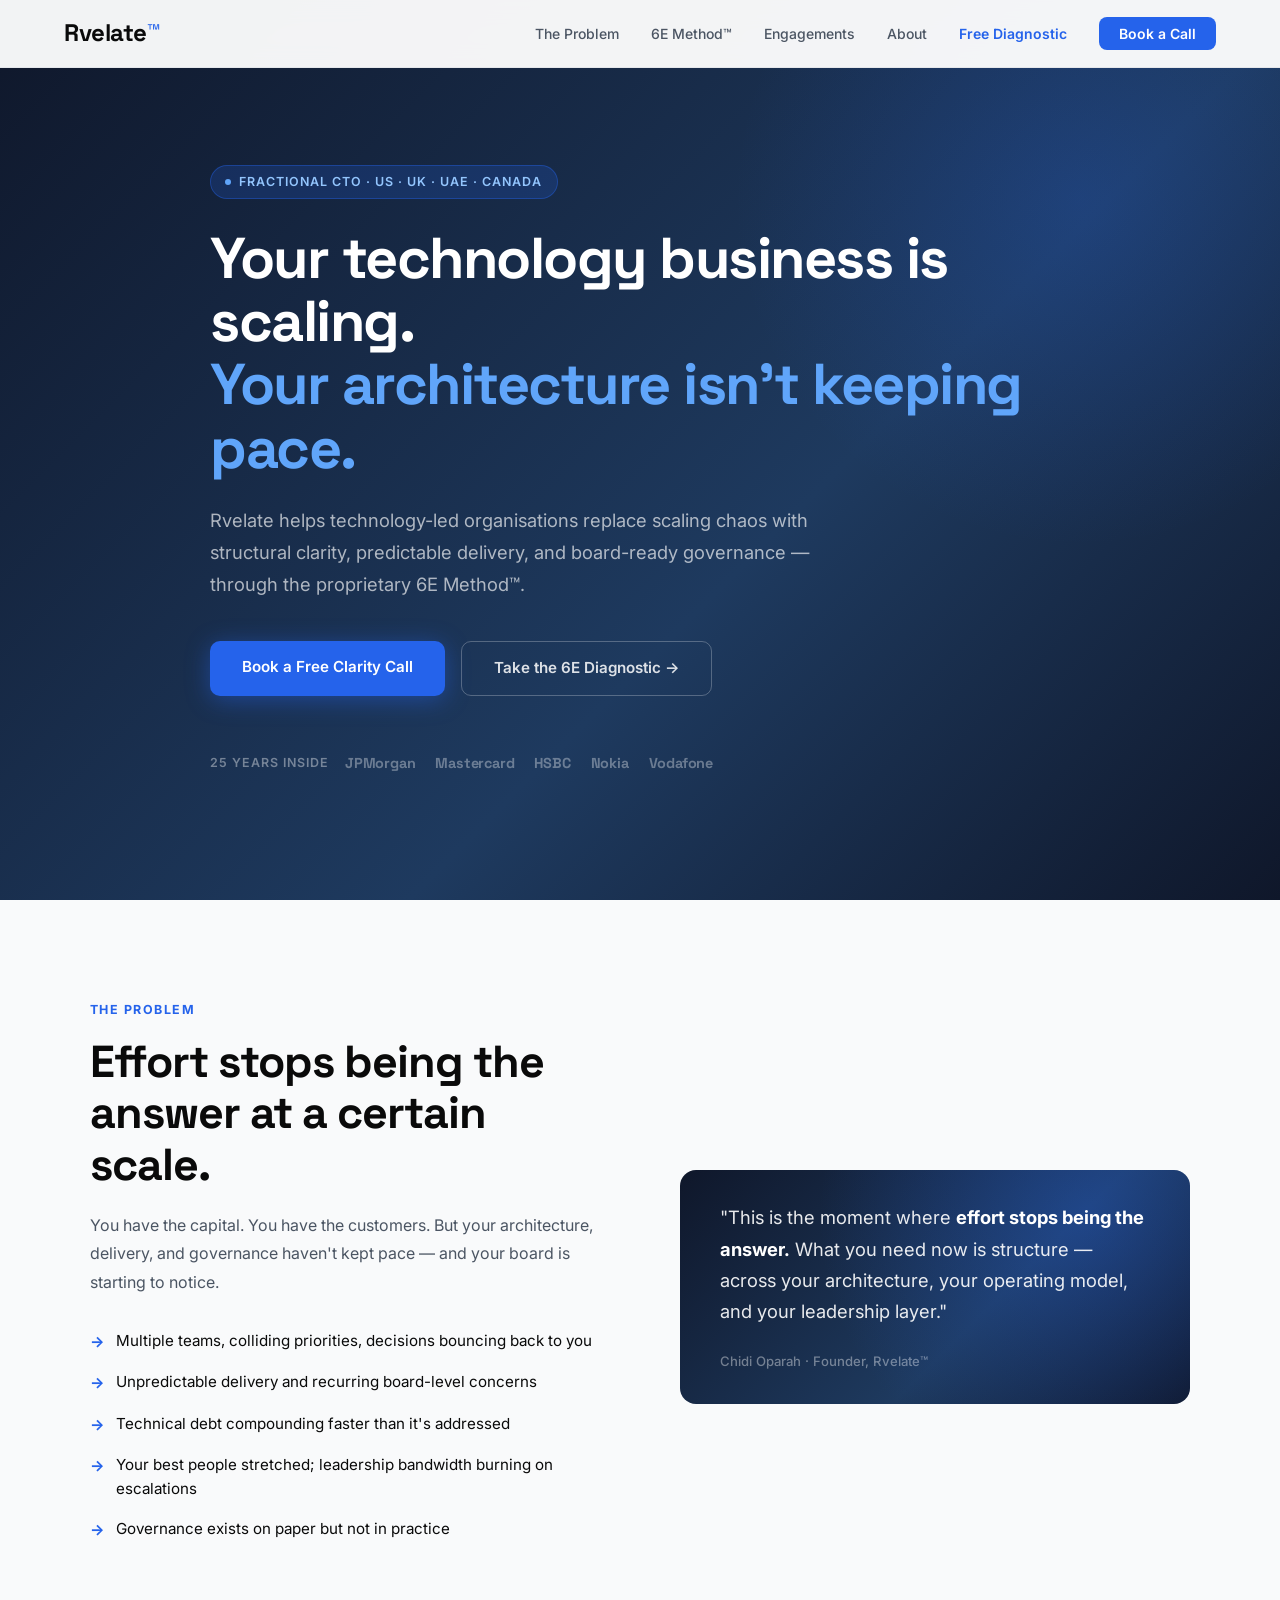
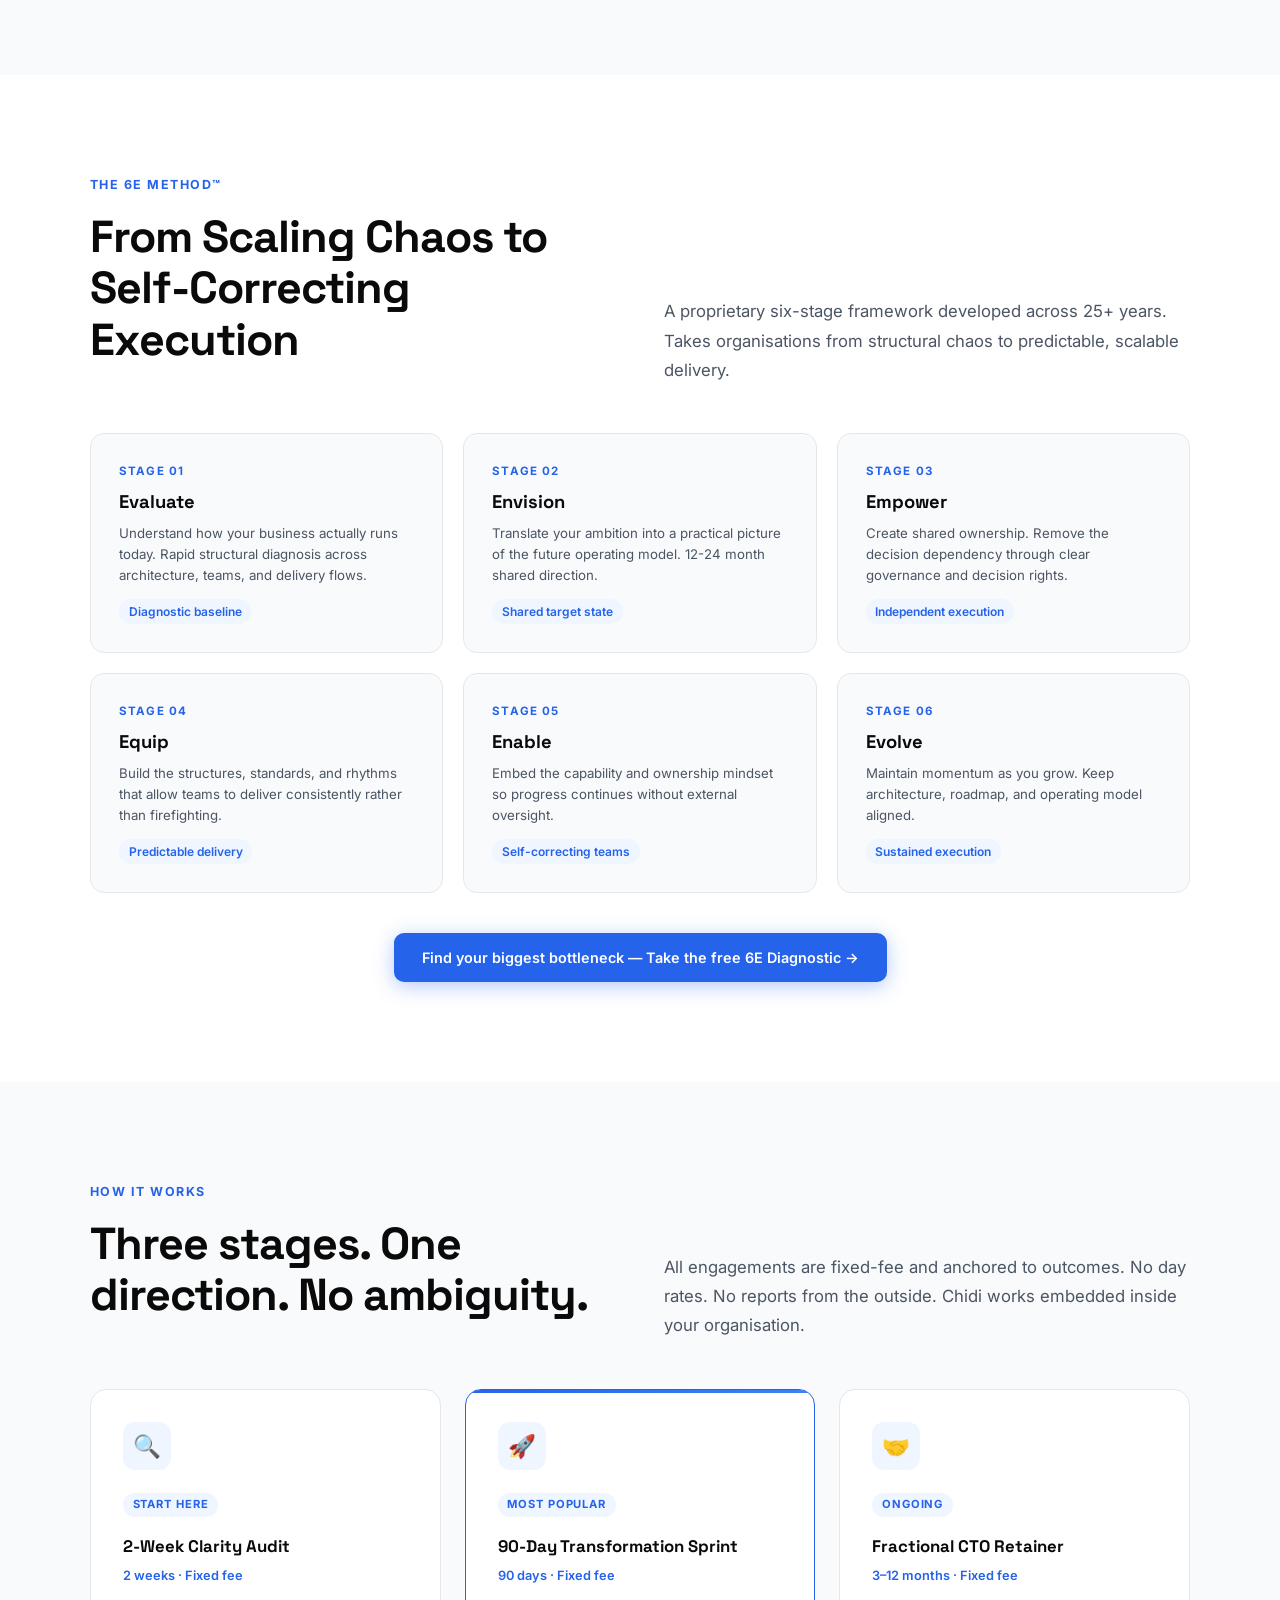
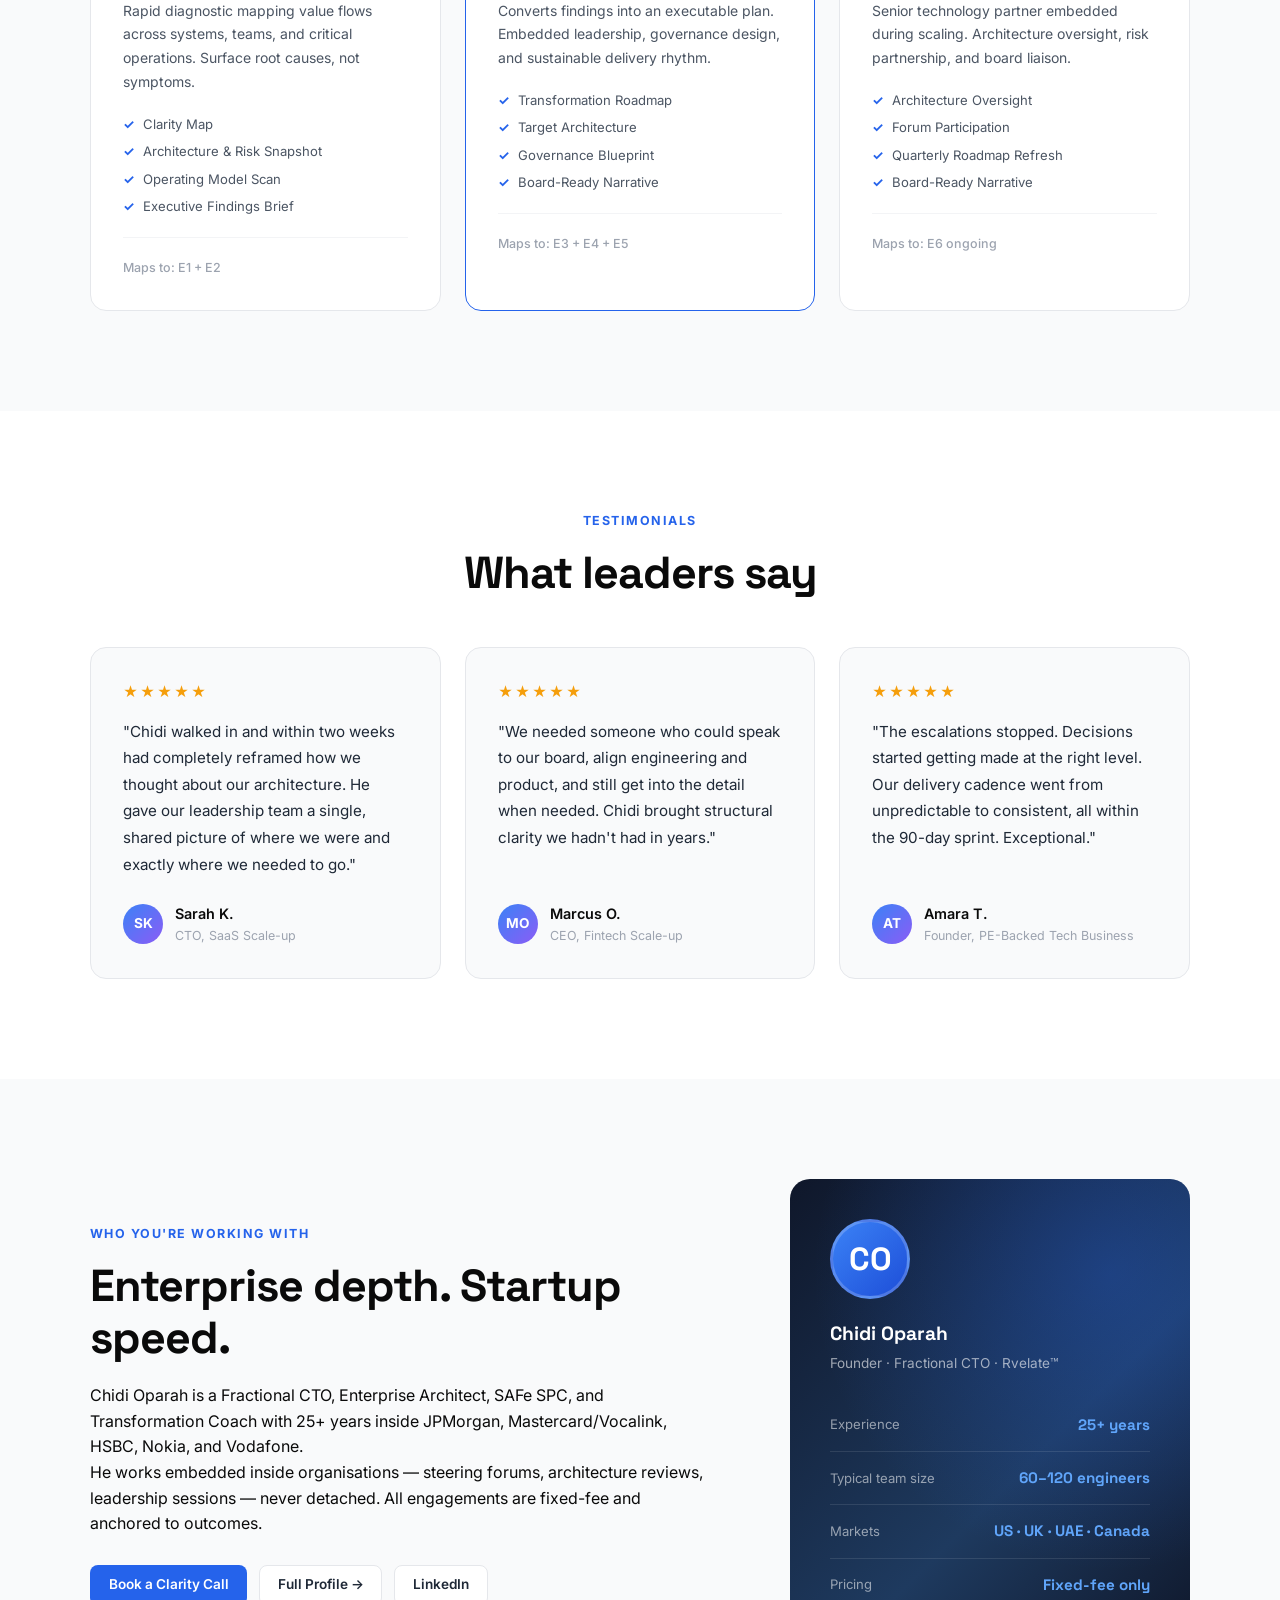
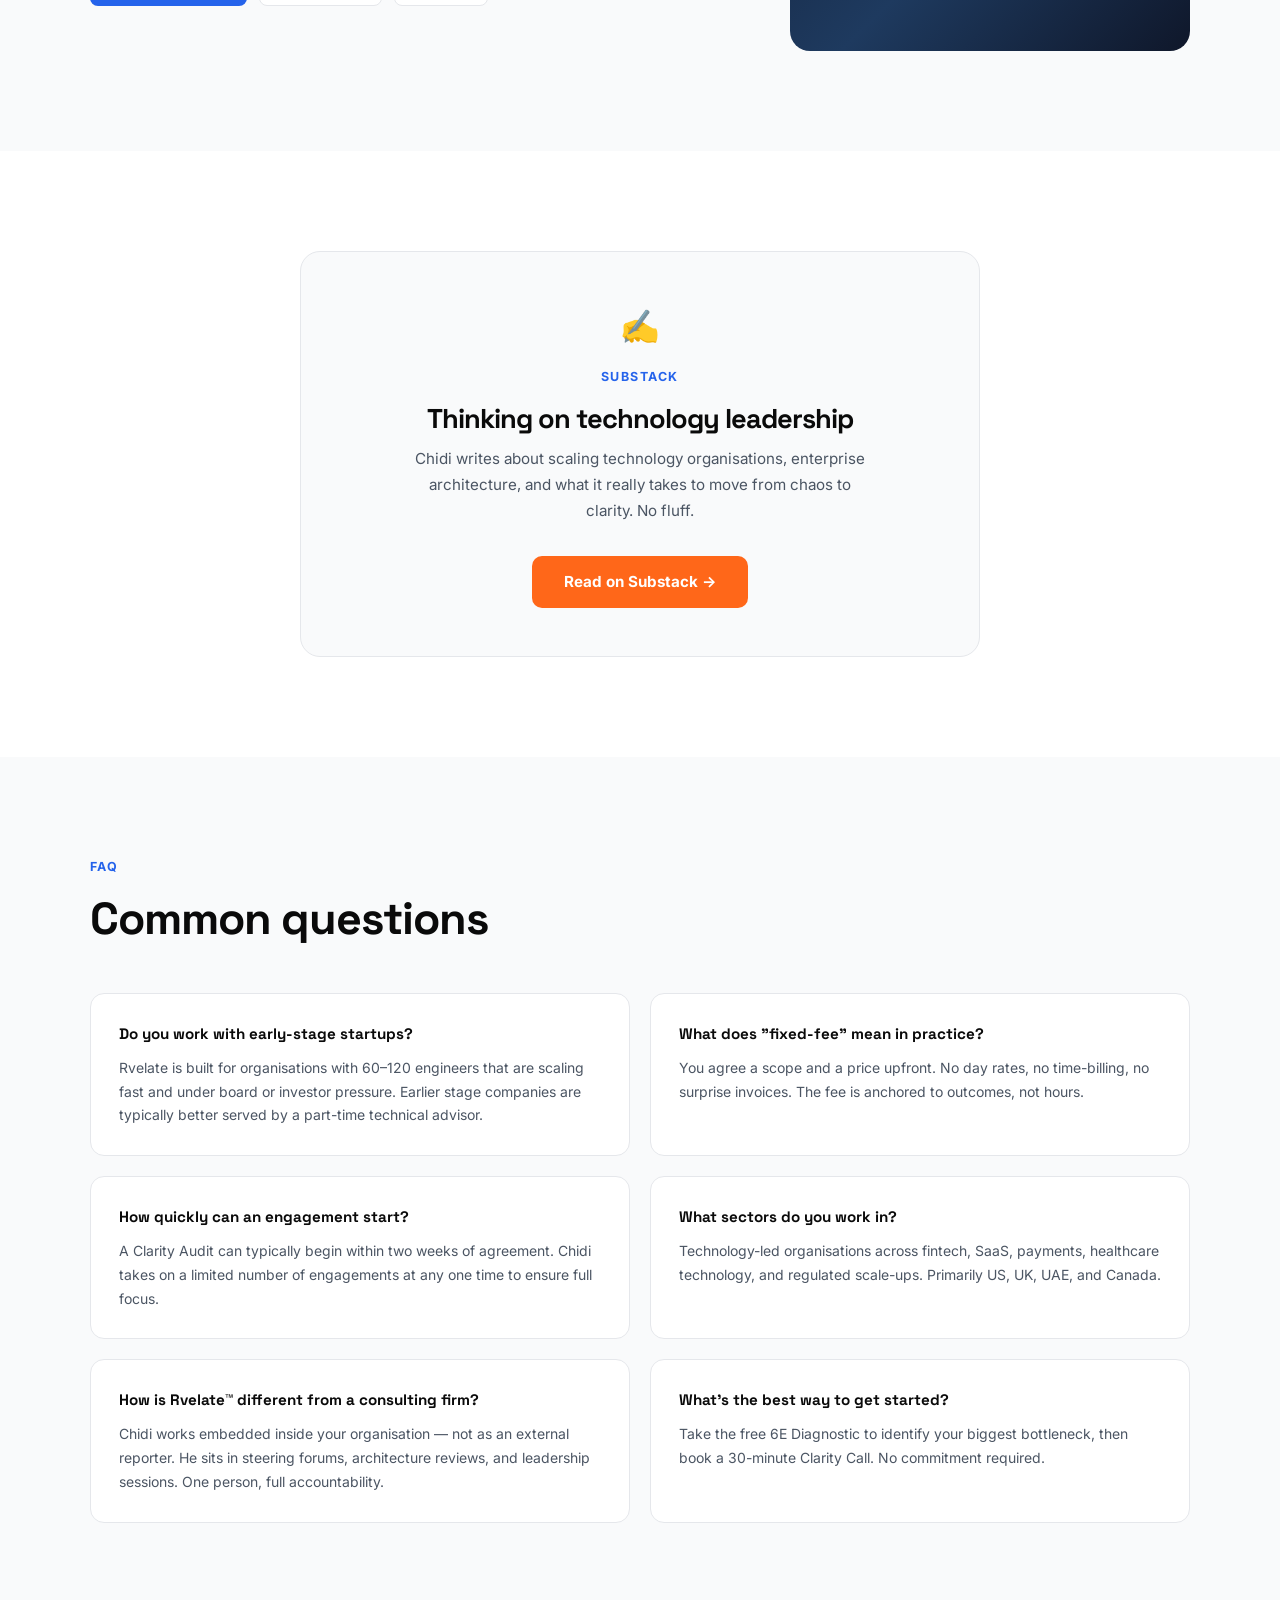
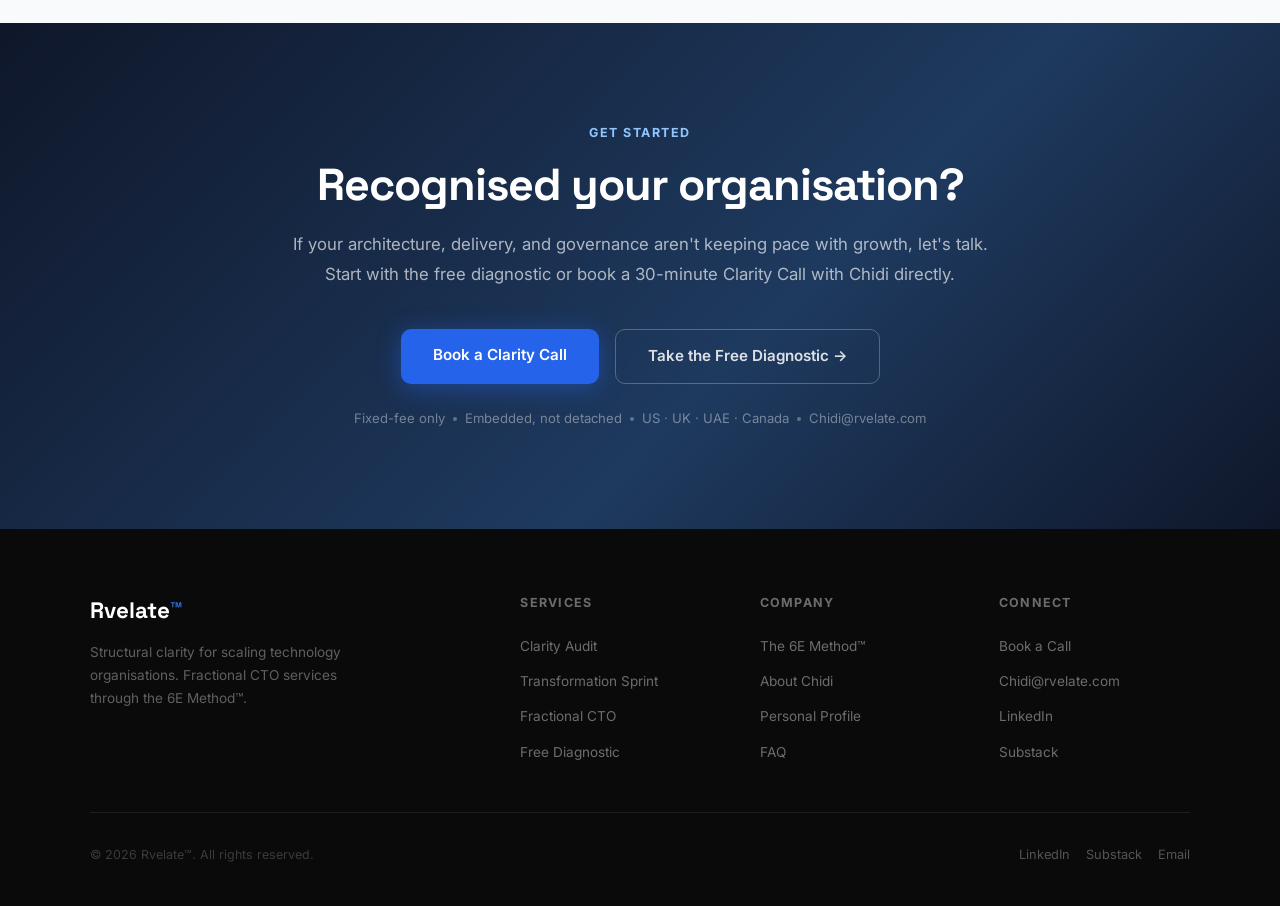
==== index.html @ 6cac99ab "Add Rvelate.com site prototypes: blue and purple palette variants Co-Authored-By: Claude Sonnet 4.6 " ====
<!DOCTYPE html>
<html lang="en">
<head>
  <meta charset="UTF-8" />
  <meta name="viewport" content="width=device-width, initial-scale=1.0" />
  <title>Rvelate™ | Structural Clarity for Scaling Technology Organisations</title>
  <meta name="description" content="Rvelate helps technology-led organisations replace scaling chaos with structural clarity, predictable delivery, and board-ready governance through the 6E Method™." />
  <link rel="preconnect" href="https://fonts.googleapis.com" />
  <link rel="preconnect" href="https://fonts.gstatic.com" crossorigin />
  <link href="https://fonts.googleapis.com/css2?family=Inter:wght@300;400;500;600;700;800&family=Space+Grotesk:wght@400;500;600;700&display=swap" rel="stylesheet" />
  <style>
    *, *::before, *::after { box-sizing: border-box; margin: 0; padding: 0; }
    :root {
      --black: #0a0a0a; --white: #ffffff;
      --gray-50: #f9fafb; --gray-100: #f3f4f6; --gray-200: #e5e7eb;
      --gray-400: #9ca3af; --gray-600: #4b5563; --gray-800: #1f2937;
      --accent: #2563eb; --accent-light: #3b82f6; --accent-faint: #eff6ff;
      --gradient: linear-gradient(135deg, #0f172a 0%, #1e3a5f 60%, #0f172a 100%);
    }
    html { scroll-behavior: smooth; }
    body { font-family: 'Inter', sans-serif; color: var(--black); background: var(--white); line-height: 1.6; -webkit-font-smoothing: antialiased; }

    /* NAV */
    nav {
      position: fixed; top: 0; left: 0; right: 0; z-index: 100;
      display: flex; align-items: center; justify-content: space-between;
      padding: 0 5%; height: 68px;
      background: rgba(255,255,255,0.95); backdrop-filter: blur(12px);
      border-bottom: 1px solid var(--gray-200); transition: box-shadow 0.3s;
    }
    nav.scrolled { box-shadow: 0 2px 20px rgba(0,0,0,0.08); }
    .nav-logo { font-family: 'Space Grotesk', sans-serif; font-weight: 700; font-size: 1.5rem; color: var(--black); text-decoration: none; letter-spacing: -0.5px; }
    .nav-logo span { color: var(--accent); }
    .nav-links { display: flex; align-items: center; gap: 2rem; list-style: none; }
    .nav-links a { font-size: 0.875rem; font-weight: 500; color: var(--gray-600); text-decoration: none; transition: color 0.2s; }
    .nav-links a:hover { color: var(--black); }
    .nav-diagnostic { color: var(--accent) !important; font-weight: 600 !important; }
    .nav-cta { background: var(--accent); color: var(--white) !important; padding: 0.5rem 1.25rem; border-radius: 8px; font-weight: 600 !important; transition: background 0.2s !important; }
    .nav-cta:hover { background: var(--accent-light) !important; }

    /* HERO */
    .hero {
      min-height: 100vh; background: var(--gradient);
      display: flex; align-items: center; padding: 120px 5% 80px;
      position: relative; overflow: hidden;
    }
    .hero::before {
      content: ''; position: absolute; width: 700px; height: 700px;
      background: radial-gradient(circle, rgba(37,99,235,0.2) 0%, transparent 70%);
      top: -150px; right: -150px; pointer-events: none;
    }
    .hero-inner { max-width: 860px; margin: 0 auto; width: 100%; position: relative; z-index: 1; }
    .hero-badge {
      display: inline-flex; align-items: center; gap: 0.5rem;
      background: rgba(37,99,235,0.2); border: 1px solid rgba(37,99,235,0.4);
      color: #93c5fd; font-size: 0.78rem; font-weight: 600; letter-spacing: 0.08em;
      text-transform: uppercase; padding: 0.35rem 0.9rem; border-radius: 999px; margin-bottom: 1.75rem;
    }
    .hero-badge::before { content: ''; width: 6px; height: 6px; background: #60a5fa; border-radius: 50%; animation: pulse 2s infinite; }
    @keyframes pulse { 0%,100%{opacity:1;transform:scale(1);} 50%{opacity:0.5;transform:scale(1.4);} }
    .hero h1 {
      font-family: 'Space Grotesk', sans-serif;
      font-size: clamp(2.4rem, 4.5vw, 3.8rem);
      font-weight: 700; line-height: 1.1; color: var(--white);
      letter-spacing: -1.5px; margin-bottom: 1.5rem;
    }
    .hero h1 em { color: #60a5fa; font-style: normal; }
    .hero-sub { font-size: 1.15rem; color: rgba(255,255,255,0.65); max-width: 620px; margin-bottom: 2.5rem; line-height: 1.75; }
    .hero-actions { display: flex; gap: 1rem; flex-wrap: wrap; margin-bottom: 3.5rem; }
    .btn-primary {
      background: var(--accent); color: var(--white);
      padding: 0.9rem 2rem; border-radius: 10px; font-weight: 600; font-size: 0.95rem;
      text-decoration: none; box-shadow: 0 4px 24px rgba(37,99,235,0.45);
      transition: background 0.2s, transform 0.15s;
    }
    .btn-primary:hover { background: var(--accent-light); transform: translateY(-2px); }
    .btn-ghost {
      background: transparent; color: rgba(255,255,255,0.85);
      padding: 0.9rem 2rem; border-radius: 10px; font-weight: 600; font-size: 0.95rem;
      text-decoration: none; border: 1px solid rgba(255,255,255,0.25);
      transition: background 0.2s, border-color 0.2s;
    }
    .btn-ghost:hover { background: rgba(255,255,255,0.08); border-color: rgba(255,255,255,0.5); }
    .hero-trust { display: flex; align-items: center; gap: 1rem; flex-wrap: wrap; }
    .hero-trust-label { font-size: 0.78rem; color: rgba(255,255,255,0.4); font-weight: 600; letter-spacing: 0.08em; text-transform: uppercase; }
    .hero-trust-logos { display: flex; align-items: center; gap: 1.25rem; flex-wrap: wrap; }
    .hero-trust-logo { font-family: 'Space Grotesk', sans-serif; font-size: 0.9rem; font-weight: 700; color: rgba(255,255,255,0.35); letter-spacing: -0.2px; }

    /* SECTIONS */
    section { padding: 100px 5%; }
    .section-inner { max-width: 1100px; margin: 0 auto; }
    .section-label { font-size: 0.78rem; font-weight: 700; letter-spacing: 0.12em; text-transform: uppercase; color: var(--accent); margin-bottom: 1rem; }
    .section-title { font-family: 'Space Grotesk', sans-serif; font-size: clamp(1.9rem, 3.5vw, 2.8rem); font-weight: 700; letter-spacing: -1px; line-height: 1.15; margin-bottom: 1.25rem; }
    .section-subtitle { font-size: 1.05rem; color: var(--gray-600); max-width: 580px; line-height: 1.75; }

    /* PROBLEM */
    #problem { background: var(--gray-50); }
    .problem-grid { display: grid; grid-template-columns: 1fr 1fr; gap: 5rem; align-items: center; }
    .problem-bullets { list-style: none; display: flex; flex-direction: column; gap: 1rem; margin: 2rem 0; }
    .problem-bullets li { display: flex; align-items: flex-start; gap: 0.75rem; font-size: 0.95rem; color: var(--gray-700); line-height: 1.6; }
    .problem-bullets li::before { content: '→'; color: var(--accent); font-weight: 700; flex-shrink: 0; margin-top: 1px; }
    .problem-callout {
      background: var(--gradient); border-radius: 16px; padding: 2rem 2.5rem;
      position: relative; overflow: hidden;
    }
    .problem-callout::before { content: ''; position: absolute; inset: 0; background: radial-gradient(circle at 80% 20%, rgba(37,99,235,0.3), transparent 60%); }
    .problem-callout-text { position: relative; z-index: 1; font-size: 1.15rem; color: rgba(255,255,255,0.9); line-height: 1.7; font-weight: 400; }
    .problem-callout-text strong { color: white; font-weight: 700; }

    /* METHOD */
    #method { background: var(--white); }
    .method-header { display: grid; grid-template-columns: 1fr 1fr; gap: 3rem; align-items: end; margin-bottom: 3rem; }
    .method-stages { display: grid; grid-template-columns: repeat(3, 1fr); gap: 1.25rem; margin-bottom: 2.5rem; }
    .method-stage {
      background: var(--gray-50); border: 1px solid var(--gray-200);
      border-radius: 14px; padding: 1.75rem;
      transition: transform 0.2s, box-shadow 0.2s, border-color 0.2s;
    }
    .method-stage:hover { transform: translateY(-3px); box-shadow: 0 12px 36px rgba(0,0,0,0.07); border-color: var(--accent); }
    .stage-num { font-size: 0.72rem; font-weight: 700; letter-spacing: 0.1em; text-transform: uppercase; color: var(--accent); margin-bottom: 0.4rem; }
    .stage-name { font-family: 'Space Grotesk', sans-serif; font-size: 1.15rem; font-weight: 700; color: var(--black); margin-bottom: 0.4rem; }
    .stage-desc { font-size: 0.83rem; color: var(--gray-600); line-height: 1.6; }
    .stage-outcome { display: inline-block; margin-top: 0.75rem; font-size: 0.75rem; font-weight: 600; color: var(--accent); background: var(--accent-faint); padding: 0.2rem 0.6rem; border-radius: 999px; }

    /* ENGAGEMENTS */
    #engagements { background: var(--gray-50); }
    .engage-header { display: grid; grid-template-columns: 1fr 1fr; gap: 3rem; align-items: end; margin-bottom: 3rem; }
    .engage-grid { display: grid; grid-template-columns: repeat(3, 1fr); gap: 1.5rem; }
    .engage-card {
      background: var(--white); border: 1px solid var(--gray-200);
      border-radius: 16px; padding: 2rem; position: relative; overflow: hidden;
      transition: transform 0.25s, box-shadow 0.25s, border-color 0.25s;
    }
    .engage-card::before { content: ''; position: absolute; top: 0; left: 0; right: 0; height: 3px; background: linear-gradient(90deg, var(--accent), var(--accent-light)); opacity: 0; transition: opacity 0.25s; }
    .engage-card:hover { transform: translateY(-4px); box-shadow: 0 16px 48px rgba(0,0,0,0.08); }
    .engage-card:hover::before { opacity: 1; }
    .engage-card.featured { border-color: var(--accent); }
    .engage-card.featured::before { opacity: 1; }
    .engage-badge { display: inline-block; background: var(--accent-faint); color: var(--accent); font-size: 0.7rem; font-weight: 700; letter-spacing: 0.08em; text-transform: uppercase; padding: 0.2rem 0.6rem; border-radius: 999px; margin-bottom: 1rem; }
    .engage-icon { width: 48px; height: 48px; background: var(--accent-faint); border-radius: 12px; display: flex; align-items: center; justify-content: center; margin-bottom: 1.25rem; font-size: 1.4rem; }
    .engage-title { font-family: 'Space Grotesk', sans-serif; font-size: 1.05rem; font-weight: 700; margin-bottom: 0.4rem; }
    .engage-duration { font-size: 0.8rem; color: var(--accent); font-weight: 600; margin-bottom: 0.75rem; }
    .engage-desc { font-size: 0.875rem; color: var(--gray-600); line-height: 1.7; margin-bottom: 1.25rem; }
    .engage-deliverables { list-style: none; display: flex; flex-direction: column; gap: 0.4rem; }
    .engage-deliverables li { font-size: 0.82rem; color: var(--gray-600); display: flex; align-items: flex-start; gap: 0.5rem; }
    .engage-deliverables li::before { content: '✓'; color: var(--accent); font-weight: 700; flex-shrink: 0; }
    .engage-note { margin-top: 1.25rem; padding-top: 1.25rem; border-top: 1px solid var(--gray-100); font-size: 0.78rem; color: var(--gray-400); font-weight: 500; }

    /* TESTIMONIALS */
    #testimonials { background: var(--white); }
    .testi-intro { text-align: center; max-width: 540px; margin: 0 auto 3rem; }
    .testi-grid { display: grid; grid-template-columns: repeat(3, 1fr); gap: 1.5rem; }
    .testi-card { background: var(--gray-50); border: 1px solid var(--gray-200); border-radius: 16px; padding: 2rem; display: flex; flex-direction: column; }
    .stars { color: #f59e0b; font-size: 0.9rem; letter-spacing: 2px; margin-bottom: 1rem; }
    .testi-text { font-size: 0.95rem; color: var(--gray-800); line-height: 1.75; flex: 1; margin-bottom: 1.5rem; }
    .testi-author { display: flex; align-items: center; gap: 0.75rem; }
    .testi-avatar { width: 40px; height: 40px; border-radius: 50%; background: linear-gradient(135deg, #3b82f6, #8b5cf6); display: flex; align-items: center; justify-content: center; font-weight: 700; font-size: 0.85rem; color: white; flex-shrink: 0; }
    .testi-name { font-weight: 600; font-size: 0.9rem; color: var(--black); }
    .testi-role { font-size: 0.78rem; color: var(--gray-400); margin-top: 1px; }

    /* ABOUT */
    #about { background: var(--gray-50); }
    .about-grid { display: grid; grid-template-columns: 1fr 400px; gap: 5rem; align-items: center; }
    .about-text p { font-size: 1rem; color: var(--gray-600); line-height: 1.8; margin-bottom: 1.25rem; }
    .about-links { display: flex; gap: 0.75rem; flex-wrap: wrap; margin-top: 1.75rem; }
    .about-link {
      display: inline-flex; align-items: center; gap: 0.5rem;
      background: var(--white); border: 1.5px solid var(--gray-200);
      color: var(--gray-800); font-size: 0.85rem; font-weight: 600;
      padding: 0.55rem 1.1rem; border-radius: 8px; text-decoration: none;
      transition: border-color 0.2s, color 0.2s;
    }
    .about-link:hover { border-color: var(--accent); color: var(--accent); }
    .about-link.primary { background: var(--accent); border-color: transparent; color: white; }
    .about-link.primary:hover { background: var(--accent-light); color: white; }
    .about-card {
      background: var(--gradient); border-radius: 20px; padding: 2.5rem;
      color: white; position: relative; overflow: hidden;
    }
    .about-card::before { content: ''; position: absolute; inset: 0; background: radial-gradient(circle at 80% 20%, rgba(37,99,235,0.3), transparent 60%); }
    .about-card-inner { position: relative; z-index: 1; }
    .about-avatar {
      width: 80px; height: 80px; border-radius: 50%; overflow: hidden;
      border: 3px solid rgba(255,255,255,0.2); margin-bottom: 1.25rem;
      background: linear-gradient(135deg, #3b82f6, #1d4ed8);
      display: flex; align-items: center; justify-content: center;
      font-family: 'Space Grotesk', sans-serif; font-size: 2rem; font-weight: 700; color: white;
    }
    .about-avatar img { width: 100%; height: 100%; object-fit: cover; }
    .about-card-name { font-family: 'Space Grotesk', sans-serif; font-weight: 700; font-size: 1.2rem; color: white; margin-bottom: 0.2rem; }
    .about-card-role { font-size: 0.85rem; color: rgba(255,255,255,0.6); margin-bottom: 1.5rem; }
    .about-stat { display: flex; justify-content: space-between; align-items: center; padding: 0.875rem 0; border-bottom: 1px solid rgba(255,255,255,0.1); }
    .about-stat:last-of-type { border-bottom: none; }
    .stat-label { font-size: 0.82rem; color: rgba(255,255,255,0.55); }
    .stat-val { font-family: 'Space Grotesk', sans-serif; font-weight: 700; font-size: 0.95rem; color: #60a5fa; }

    /* NEWSLETTER */
    #newsletter { background: var(--white); }
    .newsletter-inner {
      max-width: 680px; margin: 0 auto; text-align: center;
      background: var(--gray-50); border: 1px solid var(--gray-200);
      border-radius: 20px; padding: 3rem;
    }
    .newsletter-icon { font-size: 2rem; margin-bottom: 1rem; }
    .newsletter-inner .section-label { display: block; }
    .newsletter-inner .section-title { font-size: 1.8rem; margin-bottom: 0.75rem; }
    .newsletter-inner p { font-size: 0.95rem; color: var(--gray-600); line-height: 1.7; margin-bottom: 2rem; max-width: 460px; margin-left: auto; margin-right: auto; }
    .newsletter-btn {
      display: inline-flex; align-items: center; gap: 0.5rem;
      background: #ff6719; color: white; font-weight: 700; font-size: 0.95rem;
      padding: 0.875rem 2rem; border-radius: 10px; text-decoration: none;
      transition: opacity 0.2s, transform 0.15s;
    }
    .newsletter-btn:hover { opacity: 0.9; transform: translateY(-1px); }

    /* FAQ */
    #faq { background: var(--gray-50); }
    .faq-grid { display: grid; grid-template-columns: 1fr 1fr; gap: 1.25rem; margin-top: 3rem; }
    .faq-item { background: var(--white); border: 1px solid var(--gray-200); border-radius: 14px; padding: 1.75rem; }
    .faq-q { font-family: 'Space Grotesk', sans-serif; font-weight: 700; font-size: 0.95rem; color: var(--black); margin-bottom: 0.6rem; }
    .faq-a { font-size: 0.875rem; color: var(--gray-600); line-height: 1.7; }

    /* CTA */
    #cta { background: var(--gradient); padding: 100px 5%; }
    .cta-inner { max-width: 700px; margin: 0 auto; text-align: center; }
    .cta-inner .section-label { color: #93c5fd; }
    .cta-inner .section-title { color: white; }
    .cta-inner p { color: rgba(255,255,255,0.65); margin-bottom: 2.5rem; font-size: 1.05rem; line-height: 1.75; }
    .cta-actions { display: flex; gap: 1rem; justify-content: center; flex-wrap: wrap; }
    .cta-detail { display: flex; align-items: center; justify-content: center; gap: 0.5rem; margin-top: 1.5rem; font-size: 0.82rem; color: rgba(255,255,255,0.4); flex-wrap: wrap; }
    .cta-dot { width: 4px; height: 4px; background: rgba(255,255,255,0.3); border-radius: 50%; }

    /* FOOTER */
    footer { background: #0a0a0a; padding: 4rem 5% 2.5rem; }
    .footer-inner { max-width: 1100px; margin: 0 auto; }
    .footer-top { display: grid; grid-template-columns: 2fr 1fr 1fr 1fr; gap: 3rem; padding-bottom: 3rem; border-bottom: 1px solid rgba(255,255,255,0.08); }
    .footer-brand-desc { font-size: 0.85rem; color: rgba(255,255,255,0.35); line-height: 1.7; margin-top: 0.75rem; max-width: 280px; }
    .footer-logo { font-family: 'Space Grotesk', sans-serif; font-weight: 700; font-size: 1.4rem; color: white; text-decoration: none; }
    .footer-logo span { color: var(--accent-light); }
    .footer-col-title { font-size: 0.78rem; font-weight: 700; letter-spacing: 0.1em; text-transform: uppercase; color: rgba(255,255,255,0.4); margin-bottom: 1.25rem; }
    .footer-col-links { list-style: none; display: flex; flex-direction: column; gap: 0.6rem; }
    .footer-col-links a { font-size: 0.85rem; color: rgba(255,255,255,0.4); text-decoration: none; transition: color 0.2s; }
    .footer-col-links a:hover { color: white; }
    .footer-bottom { display: flex; align-items: center; justify-content: space-between; padding-top: 2rem; flex-wrap: wrap; gap: 1rem; }
    .footer-copy { font-size: 0.78rem; color: rgba(255,255,255,0.2); }
    .footer-social { display: flex; gap: 1rem; }
    .footer-social a { font-size: 0.8rem; color: rgba(255,255,255,0.3); text-decoration: none; transition: color 0.2s; }
    .footer-social a:hover { color: white; }

    /* RESPONSIVE */
    .hamburger { display: none; flex-direction: column; gap: 5px; cursor: pointer; background: none; border: none; padding: 4px; }
    .hamburger-bar { display: block; width: 22px; height: 2px; background: var(--black); border-radius: 2px; transition: transform 0.3s, opacity 0.3s; }
    .hamburger.open .hamburger-bar:nth-child(1) { transform: translateY(7px) rotate(45deg); }
    .hamburger.open .hamburger-bar:nth-child(2) { opacity: 0; }
    .hamburger.open .hamburger-bar:nth-child(3) { transform: translateY(-7px) rotate(-45deg); }

    @media (max-width: 900px) {
      .problem-grid, .about-grid, .method-header, .engage-header { grid-template-columns: 1fr; gap: 2.5rem; }
      .method-stages, .engage-grid, .testi-grid, .faq-grid { grid-template-columns: 1fr 1fr; }
      section { padding: 72px 5%; }
      #cta { padding: 72px 5%; }
      .footer-top { grid-template-columns: 1fr 1fr; gap: 2.5rem; }
    }
    @media (max-width: 600px) {
      .hamburger { display: flex; }
      .nav-logo { font-size: 1.3rem; }
      .nav-links {
        display: none; position: fixed; top: 68px; left: 0; right: 0;
        background: rgba(255,255,255,0.98); backdrop-filter: blur(12px);
        flex-direction: column; gap: 0; padding: 0.5rem 0 1.25rem;
        border-bottom: 1px solid var(--gray-200); box-shadow: 0 8px 32px rgba(0,0,0,0.1); z-index: 99;
      }
      .nav-links.mobile-open { display: flex; }
      .nav-links li { width: 100%; }
      .nav-links a { display: block; padding: 0.875rem 5%; font-size: 0.95rem; border-bottom: 1px solid var(--gray-100); color: var(--gray-800) !important; }
      .nav-cta { margin: 0.75rem 5% 0 !important; display: block; text-align: center; border-bottom: none !important; }
      section { padding: 52px 5%; }
      #cta { padding: 52px 5%; }
      .hero { padding: 90px 5% 52px; min-height: auto; }
      .hero h1 { font-size: 2.1rem; }
      .hero-actions { flex-direction: column; }
      .method-stages, .engage-grid, .testi-grid, .faq-grid { grid-template-columns: 1fr; }
      .cta-actions { flex-direction: column; align-items: center; }
      .footer-top { grid-template-columns: 1fr; gap: 2rem; }
      .footer-bottom { flex-direction: column; align-items: flex-start; }
    }
  </style>
</head>
<body>

  <!-- NAV -->
  <nav id="navbar">
    <a href="#" class="nav-logo">Rvelate<span>™</span></a>
    <button class="hamburger" id="hamburger" aria-label="Open navigation">
      <span class="hamburger-bar"></span>
      <span class="hamburger-bar"></span>
      <span class="hamburger-bar"></span>
    </button>
    <ul class="nav-links" id="navLinks">
      <li><a href="#problem">The Problem</a></li>
      <li><a href="#method">6E Method™</a></li>
      <li><a href="#engagements">Engagements</a></li>
      <li><a href="#about">About</a></li>
      <li><a href="https://rvelate.scoreapp.com" target="_blank" class="nav-diagnostic">Free Diagnostic</a></li>
      <li><a href="https://cal.com/rvelate/clarity-call-30" target="_blank" class="nav-cta">Book a Call</a></li>
    </ul>
  </nav>

  <!-- HERO -->
  <section class="hero" id="home">
    <div class="hero-inner">
      <div class="hero-badge">Fractional CTO · US · UK · UAE · Canada</div>
      <h1>Your technology business is scaling.<br /><em>Your architecture isn't keeping pace.</em></h1>
      <p class="hero-sub">
        Rvelate helps technology-led organisations replace scaling chaos with structural clarity, predictable delivery, and board-ready governance — through the proprietary 6E Method™.
      </p>
      <div class="hero-actions">
        <a href="https://cal.com/rvelate/clarity-call-30" target="_blank" class="btn-primary">Book a Free Clarity Call</a>
        <a href="https://rvelate.scoreapp.com" target="_blank" class="btn-ghost">Take the 6E Diagnostic →</a>
      </div>
      <div class="hero-trust">
        <span class="hero-trust-label">25 years inside</span>
        <div class="hero-trust-logos">
          <span class="hero-trust-logo">JPMorgan</span>
          <span class="hero-trust-logo">Mastercard</span>
          <span class="hero-trust-logo">HSBC</span>
          <span class="hero-trust-logo">Nokia</span>
          <span class="hero-trust-logo">Vodafone</span>
        </div>
      </div>
    </div>
  </section>

  <!-- PROBLEM -->
  <section id="problem">
    <div class="section-inner">
      <div class="problem-grid">
        <div>
          <div class="section-label">The Problem</div>
          <h2 class="section-title">Effort stops being the answer at a certain scale.</h2>
          <p style="font-size:1rem;color:var(--gray-600);line-height:1.8;margin-bottom:1.5rem;">You have the capital. You have the customers. But your architecture, delivery, and governance haven't kept pace — and your board is starting to notice.</p>
          <ul class="problem-bullets">
            <li>Multiple teams, colliding priorities, decisions bouncing back to you</li>
            <li>Unpredictable delivery and recurring board-level concerns</li>
            <li>Technical debt compounding faster than it's addressed</li>
            <li>Your best people stretched; leadership bandwidth burning on escalations</li>
            <li>Governance exists on paper but not in practice</li>
          </ul>
        </div>
        <div class="problem-callout">
          <p class="problem-callout-text">
            "This is the moment where <strong>effort stops being the answer.</strong> What you need now is structure — across your architecture, your operating model, and your leadership layer."
          </p>
          <div style="margin-top:1.5rem;font-size:0.82rem;color:rgba(255,255,255,0.4);font-weight:500;">Chidi Oparah · Founder, Rvelate™</div>
        </div>
      </div>
    </div>
  </section>

  <!-- 6E METHOD -->
  <section id="method">
    <div class="section-inner">
      <div class="method-header">
        <div>
          <div class="section-label">The 6E Method™</div>
          <h2 class="section-title">From Scaling Chaos to Self-Correcting Execution</h2>
        </div>
        <p class="section-subtitle">A proprietary six-stage framework developed across 25+ years. Takes organisations from structural chaos to predictable, scalable delivery.</p>
      </div>
      <div class="method-stages">
        <div class="method-stage">
          <div class="stage-num">Stage 01</div>
          <div class="stage-name">Evaluate</div>
          <p class="stage-desc">Understand how your business actually runs today. Rapid structural diagnosis across architecture, teams, and delivery flows.</p>
          <span class="stage-outcome">Diagnostic baseline</span>
        </div>
        <div class="method-stage">
          <div class="stage-num">Stage 02</div>
          <div class="stage-name">Envision</div>
          <p class="stage-desc">Translate your ambition into a practical picture of the future operating model. 12-24 month shared direction.</p>
          <span class="stage-outcome">Shared target state</span>
        </div>
        <div class="method-stage">
          <div class="stage-num">Stage 03</div>
          <div class="stage-name">Empower</div>
          <p class="stage-desc">Create shared ownership. Remove the decision dependency through clear governance and decision rights.</p>
          <span class="stage-outcome">Independent execution</span>
        </div>
        <div class="method-stage">
          <div class="stage-num">Stage 04</div>
          <div class="stage-name">Equip</div>
          <p class="stage-desc">Build the structures, standards, and rhythms that allow teams to deliver consistently rather than firefighting.</p>
          <span class="stage-outcome">Predictable delivery</span>
        </div>
        <div class="method-stage">
          <div class="stage-num">Stage 05</div>
          <div class="stage-name">Enable</div>
          <p class="stage-desc">Embed the capability and ownership mindset so progress continues without external oversight.</p>
          <span class="stage-outcome">Self-correcting teams</span>
        </div>
        <div class="method-stage">
          <div class="stage-num">Stage 06</div>
          <div class="stage-name">Evolve</div>
          <p class="stage-desc">Maintain momentum as you grow. Keep architecture, roadmap, and operating model aligned.</p>
          <span class="stage-outcome">Sustained execution</span>
        </div>
      </div>
      <div style="text-align:center;">
        <a href="https://rvelate.scoreapp.com" target="_blank" style="display:inline-flex;align-items:center;gap:0.5rem;background:var(--accent);color:white;font-weight:600;font-size:0.9rem;padding:0.8rem 1.75rem;border-radius:10px;text-decoration:none;box-shadow:0 4px 20px rgba(37,99,235,0.35);">Find your biggest bottleneck — Take the free 6E Diagnostic →</a>
      </div>
    </div>
  </section>

  <!-- ENGAGEMENTS -->
  <section id="engagements">
    <div class="section-inner">
      <div class="engage-header">
        <div>
          <div class="section-label">How It Works</div>
          <h2 class="section-title">Three stages. One direction. No ambiguity.</h2>
        </div>
        <p class="section-subtitle">All engagements are fixed-fee and anchored to outcomes. No day rates. No reports from the outside. Chidi works embedded inside your organisation.</p>
      </div>
      <div class="engage-grid">
        <div class="engage-card">
          <div class="engage-icon">🔍</div>
          <div class="engage-badge">Start Here</div>
          <div class="engage-title">2-Week Clarity Audit</div>
          <div class="engage-duration">2 weeks · Fixed fee</div>
          <p class="engage-desc">Rapid diagnostic mapping value flows across systems, teams, and critical operations. Surface root causes, not symptoms.</p>
          <ul class="engage-deliverables">
            <li>Clarity Map</li>
            <li>Architecture &amp; Risk Snapshot</li>
            <li>Operating Model Scan</li>
            <li>Executive Findings Brief</li>
          </ul>
          <div class="engage-note">Maps to: E1 + E2</div>
        </div>
        <div class="engage-card featured">
          <div class="engage-icon">🚀</div>
          <div class="engage-badge">Most Popular</div>
          <div class="engage-title">90-Day Transformation Sprint</div>
          <div class="engage-duration">90 days · Fixed fee</div>
          <p class="engage-desc">Converts findings into an executable plan. Embedded leadership, governance design, and sustainable delivery rhythm.</p>
          <ul class="engage-deliverables">
            <li>Transformation Roadmap</li>
            <li>Target Architecture</li>
            <li>Governance Blueprint</li>
            <li>Board-Ready Narrative</li>
          </ul>
          <div class="engage-note">Maps to: E3 + E4 + E5</div>
        </div>
        <div class="engage-card">
          <div class="engage-icon">🤝</div>
          <div class="engage-badge">Ongoing</div>
          <div class="engage-title">Fractional CTO Retainer</div>
          <div class="engage-duration">3–12 months · Fixed fee</div>
          <p class="engage-desc">Senior technology partner embedded during scaling. Architecture oversight, risk partnership, and board liaison.</p>
          <ul class="engage-deliverables">
            <li>Architecture Oversight</li>
            <li>Forum Participation</li>
            <li>Quarterly Roadmap Refresh</li>
            <li>Board-Ready Narrative</li>
          </ul>
          <div class="engage-note">Maps to: E6 ongoing</div>
        </div>
      </div>
    </div>
  </section>

  <!-- TESTIMONIALS -->
  <section id="testimonials">
    <div class="section-inner">
      <div class="testi-intro">
        <div class="section-label">Testimonials</div>
        <h2 class="section-title">What leaders say</h2>
      </div>
      <div class="testi-grid">
        <div class="testi-card">
          <div class="stars">★★★★★</div>
          <p class="testi-text">"Chidi walked in and within two weeks had completely reframed how we thought about our architecture. He gave our leadership team a single, shared picture of where we were and exactly where we needed to go."</p>
          <div class="testi-author">
            <div class="testi-avatar">SK</div>
            <div>
              <div class="testi-name">Sarah K.</div>
              <div class="testi-role">CTO, SaaS Scale-up</div>
            </div>
          </div>
        </div>
        <div class="testi-card">
          <div class="stars">★★★★★</div>
          <p class="testi-text">"We needed someone who could speak to our board, align engineering and product, and still get into the detail when needed. Chidi brought structural clarity we hadn't had in years."</p>
          <div class="testi-author">
            <div class="testi-avatar">MO</div>
            <div>
              <div class="testi-name">Marcus O.</div>
              <div class="testi-role">CEO, Fintech Scale-up</div>
            </div>
          </div>
        </div>
        <div class="testi-card">
          <div class="stars">★★★★★</div>
          <p class="testi-text">"The escalations stopped. Decisions started getting made at the right level. Our delivery cadence went from unpredictable to consistent, all within the 90-day sprint. Exceptional."</p>
          <div class="testi-author">
            <div class="testi-avatar">AT</div>
            <div>
              <div class="testi-name">Amara T.</div>
              <div class="testi-role">Founder, PE-Backed Tech Business</div>
            </div>
          </div>
        </div>
      </div>
    </div>
  </section>

  <!-- ABOUT -->
  <section id="about">
    <div class="section-inner">
      <div class="about-grid">
        <div>
          <div class="section-label">Who You're Working With</div>
          <h2 class="section-title">Enterprise depth. Startup speed.</h2>
          <p class="about-text">Chidi Oparah is a Fractional CTO, Enterprise Architect, SAFe SPC, and Transformation Coach with 25+ years inside JPMorgan, Mastercard/Vocalink, HSBC, Nokia, and Vodafone.</p>
          <p class="about-text">He works embedded inside organisations — steering forums, architecture reviews, leadership sessions — never detached. All engagements are fixed-fee and anchored to outcomes.</p>
          <div class="about-links">
            <a href="https://cal.com/rvelate/clarity-call-30" target="_blank" class="about-link primary">Book a Clarity Call</a>
            <a href="https://chidioparah.com" target="_blank" class="about-link">Full Profile →</a>
            <a href="https://linkedin.com/in/chidioparah" target="_blank" class="about-link">LinkedIn</a>
          </div>
        </div>
        <div class="about-card">
          <div class="about-card-inner">
            <div class="about-avatar">CO</div>
            <div class="about-card-name">Chidi Oparah</div>
            <div class="about-card-role">Founder · Fractional CTO · Rvelate™</div>
            <div class="about-stat">
              <span class="stat-label">Experience</span>
              <span class="stat-val">25+ years</span>
            </div>
            <div class="about-stat">
              <span class="stat-label">Typical team size</span>
              <span class="stat-val">60–120 engineers</span>
            </div>
            <div class="about-stat">
              <span class="stat-label">Markets</span>
              <span class="stat-val">US · UK · UAE · Canada</span>
            </div>
            <div class="about-stat">
              <span class="stat-label">Pricing</span>
              <span class="stat-val">Fixed-fee only</span>
            </div>
          </div>
        </div>
      </div>
    </div>
  </section>

  <!-- NEWSLETTER -->
  <section id="newsletter">
    <div class="section-inner">
      <div class="newsletter-inner">
        <div class="newsletter-icon">✍️</div>
        <span class="section-label">Substack</span>
        <h2 class="section-title" style="font-size:1.7rem;">Thinking on technology leadership</h2>
        <p>Chidi writes about scaling technology organisations, enterprise architecture, and what it really takes to move from chaos to clarity. No fluff.</p>
        <a href="https://substack.com/@chidioparah" target="_blank" class="newsletter-btn">Read on Substack →</a>
      </div>
    </div>
  </section>

  <!-- FAQ -->
  <section id="faq">
    <div class="section-inner">
      <div style="max-width:540px;margin-bottom:0;">
        <div class="section-label">FAQ</div>
        <h2 class="section-title">Common questions</h2>
      </div>
      <div class="faq-grid">
        <div class="faq-item">
          <div class="faq-q">Do you work with early-stage startups?</div>
          <p class="faq-a">Rvelate is built for organisations with 60–120 engineers that are scaling fast and under board or investor pressure. Earlier stage companies are typically better served by a part-time technical advisor.</p>
        </div>
        <div class="faq-item">
          <div class="faq-q">What does "fixed-fee" mean in practice?</div>
          <p class="faq-a">You agree a scope and a price upfront. No day rates, no time-billing, no surprise invoices. The fee is anchored to outcomes, not hours.</p>
        </div>
        <div class="faq-item">
          <div class="faq-q">How quickly can an engagement start?</div>
          <p class="faq-a">A Clarity Audit can typically begin within two weeks of agreement. Chidi takes on a limited number of engagements at any one time to ensure full focus.</p>
        </div>
        <div class="faq-item">
          <div class="faq-q">What sectors do you work in?</div>
          <p class="faq-a">Technology-led organisations across fintech, SaaS, payments, healthcare technology, and regulated scale-ups. Primarily US, UK, UAE, and Canada.</p>
        </div>
        <div class="faq-item">
          <div class="faq-q">How is Rvelate™ different from a consulting firm?</div>
          <p class="faq-a">Chidi works embedded inside your organisation — not as an external reporter. He sits in steering forums, architecture reviews, and leadership sessions. One person, full accountability.</p>
        </div>
        <div class="faq-item">
          <div class="faq-q">What's the best way to get started?</div>
          <p class="faq-a">Take the free 6E Diagnostic to identify your biggest bottleneck, then book a 30-minute Clarity Call. No commitment required.</p>
        </div>
      </div>
    </div>
  </section>

  <!-- CTA -->
  <section id="cta">
    <div class="cta-inner">
      <div class="section-label">Get Started</div>
      <h2 class="section-title" style="color:white;">Recognised your organisation?</h2>
      <p>If your architecture, delivery, and governance aren't keeping pace with growth, let's talk. Start with the free diagnostic or book a 30-minute Clarity Call with Chidi directly.</p>
      <div class="cta-actions">
        <a href="https://cal.com/rvelate/clarity-call-30" target="_blank" class="btn-primary">Book a Clarity Call</a>
        <a href="https://rvelate.scoreapp.com" target="_blank" class="btn-ghost">Take the Free Diagnostic →</a>
      </div>
      <div class="cta-detail">
        <span>Fixed-fee only</span><span class="cta-dot"></span>
        <span>Embedded, not detached</span><span class="cta-dot"></span>
        <span>US · UK · UAE · Canada</span><span class="cta-dot"></span>
        <span>Chidi@rvelate.com</span>
      </div>
    </div>
  </section>

  <!-- FOOTER -->
  <footer>
    <div class="footer-inner">
      <div class="footer-top">
        <div>
          <a href="#" class="footer-logo">Rvelate<span>™</span></a>
          <p class="footer-brand-desc">Structural clarity for scaling technology organisations. Fractional CTO services through the 6E Method™.</p>
        </div>
        <div>
          <div class="footer-col-title">Services</div>
          <ul class="footer-col-links">
            <li><a href="#engagements">Clarity Audit</a></li>
            <li><a href="#engagements">Transformation Sprint</a></li>
            <li><a href="#engagements">Fractional CTO</a></li>
            <li><a href="https://rvelate.scoreapp.com" target="_blank">Free Diagnostic</a></li>
          </ul>
        </div>
        <div>
          <div class="footer-col-title">Company</div>
          <ul class="footer-col-links">
            <li><a href="#method">The 6E Method™</a></li>
            <li><a href="#about">About Chidi</a></li>
            <li><a href="https://chidioparah.com" target="_blank">Personal Profile</a></li>
            <li><a href="#faq">FAQ</a></li>
          </ul>
        </div>
        <div>
          <div class="footer-col-title">Connect</div>
          <ul class="footer-col-links">
            <li><a href="https://cal.com/rvelate/clarity-call-30" target="_blank">Book a Call</a></li>
            <li><a href="mailto:Chidi@rvelate.com">Chidi@rvelate.com</a></li>
            <li><a href="https://linkedin.com/in/chidioparah" target="_blank">LinkedIn</a></li>
            <li><a href="https://substack.com/@chidioparah" target="_blank">Substack</a></li>
          </ul>
        </div>
      </div>
      <div class="footer-bottom">
        <div class="footer-copy">© 2026 Rvelate™. All rights reserved.</div>
        <div class="footer-social">
          <a href="https://linkedin.com/in/chidioparah" target="_blank">LinkedIn</a>
          <a href="https://substack.com/@chidioparah" target="_blank">Substack</a>
          <a href="mailto:Chidi@rvelate.com">Email</a>
        </div>
      </div>
    </div>
  </footer>

  <script>
    const navbar = document.getElementById('navbar');
    window.addEventListener('scroll', () => navbar.classList.toggle('scrolled', window.scrollY > 20));

    const hamburger = document.getElementById('hamburger');
    const navLinks = document.getElementById('navLinks');
    hamburger.addEventListener('click', () => {
      hamburger.classList.toggle('open');
      navLinks.classList.toggle('mobile-open');
    });
    navLinks.querySelectorAll('a').forEach(a => a.addEventListener('click', () => {
      hamburger.classList.remove('open');
      navLinks.classList.remove('mobile-open');
    }));
  </script>
</body>
</html>
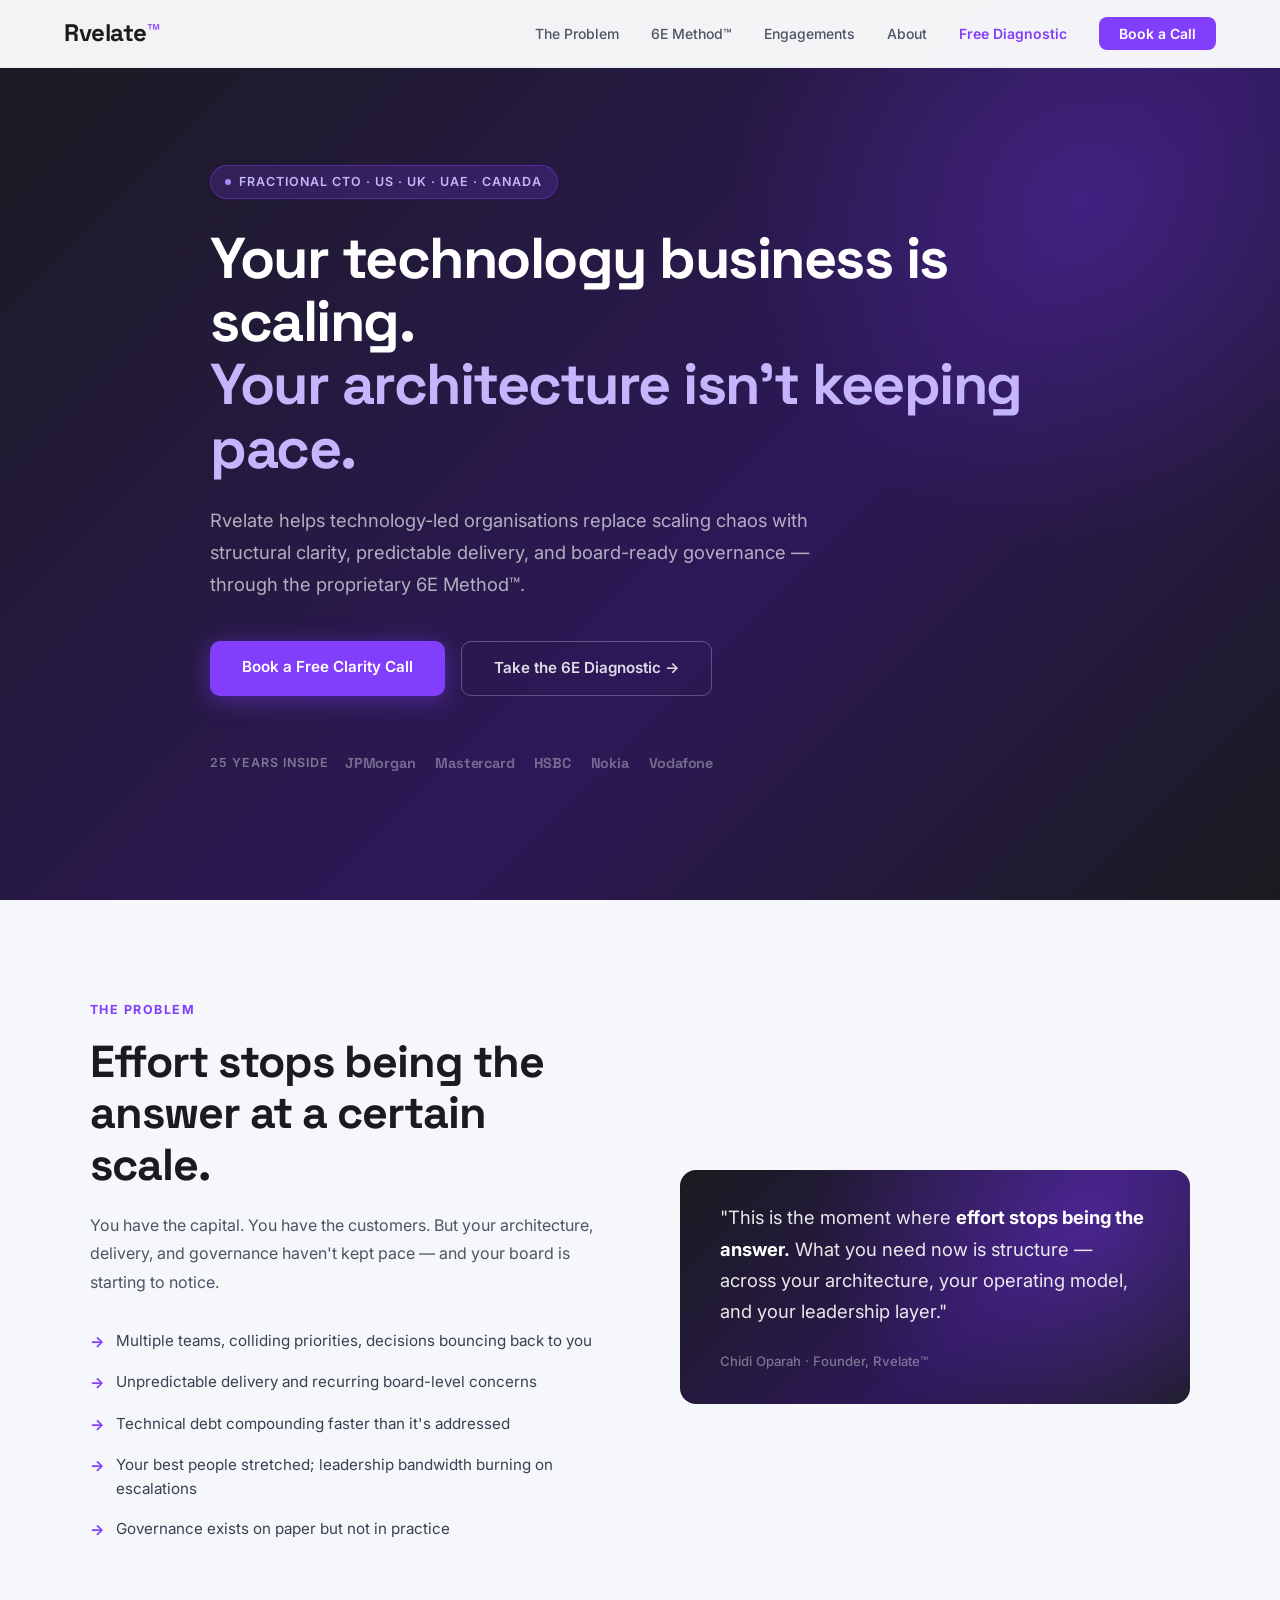
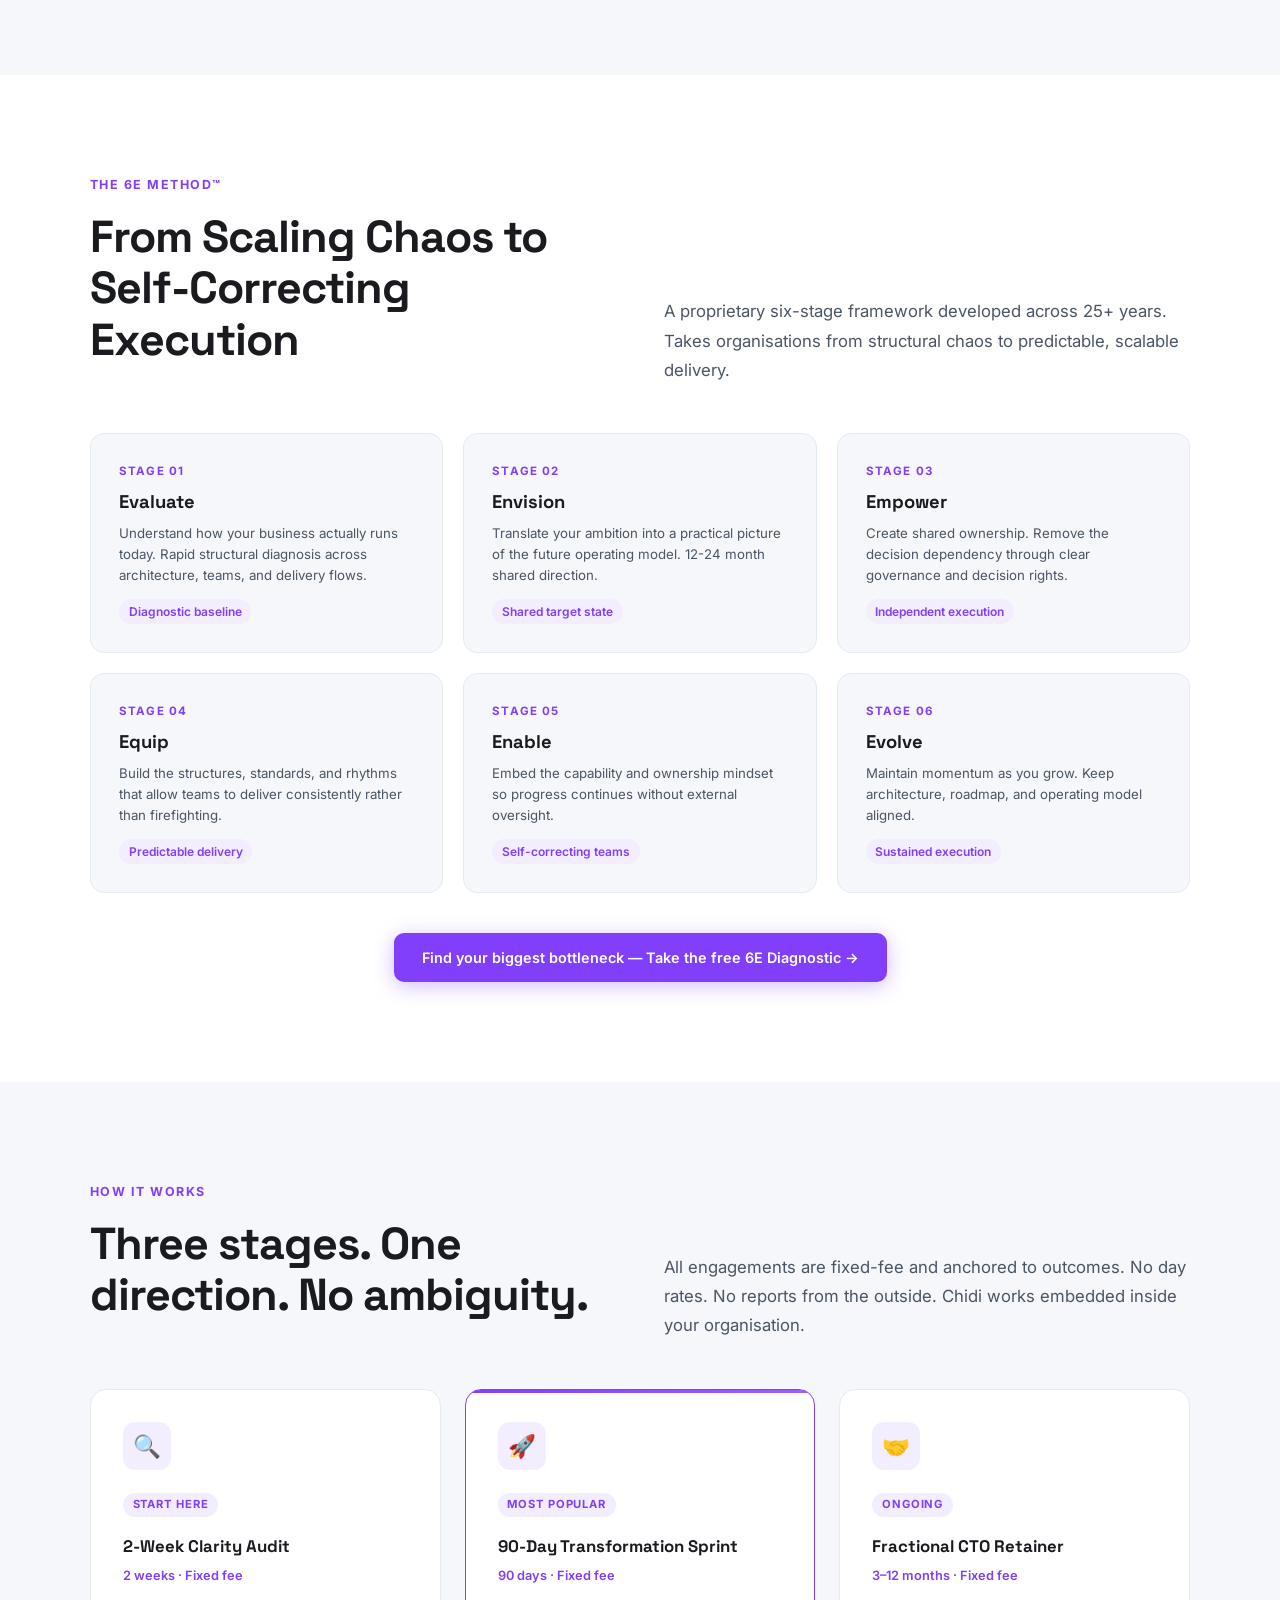
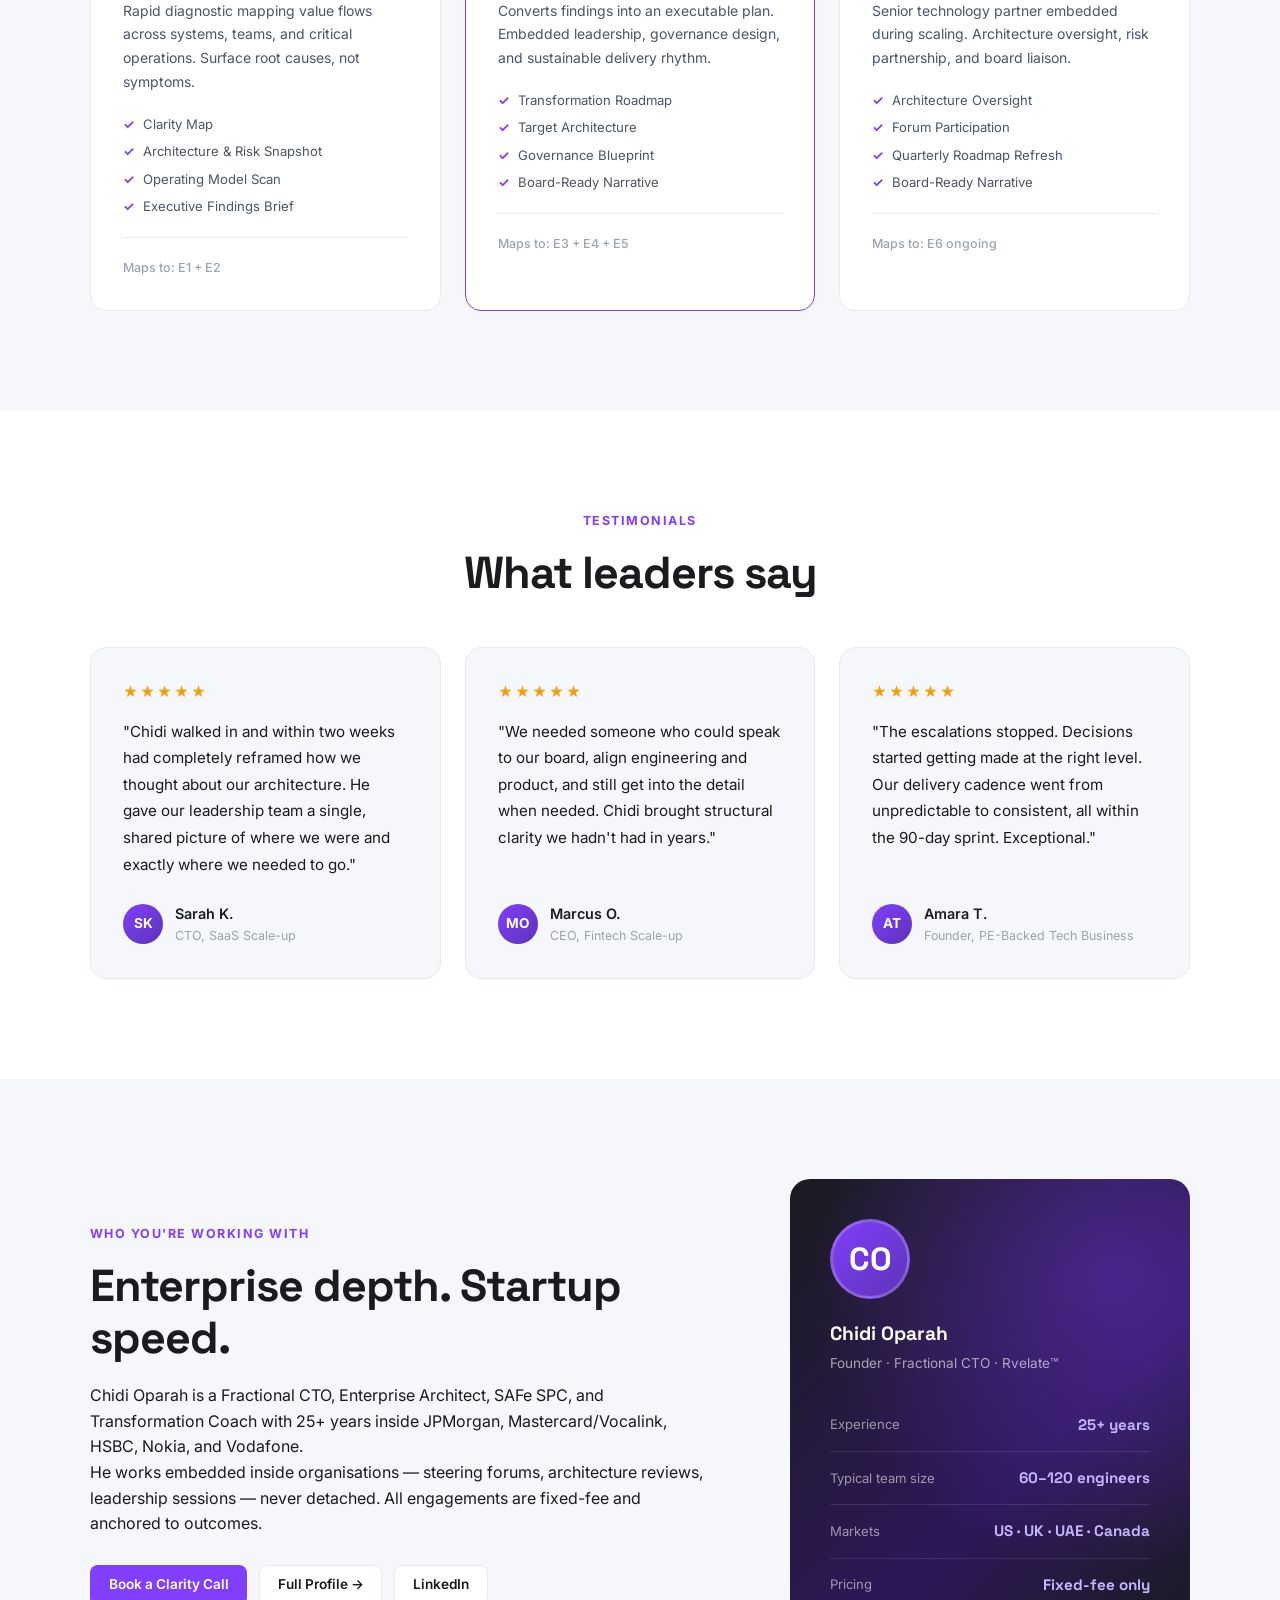
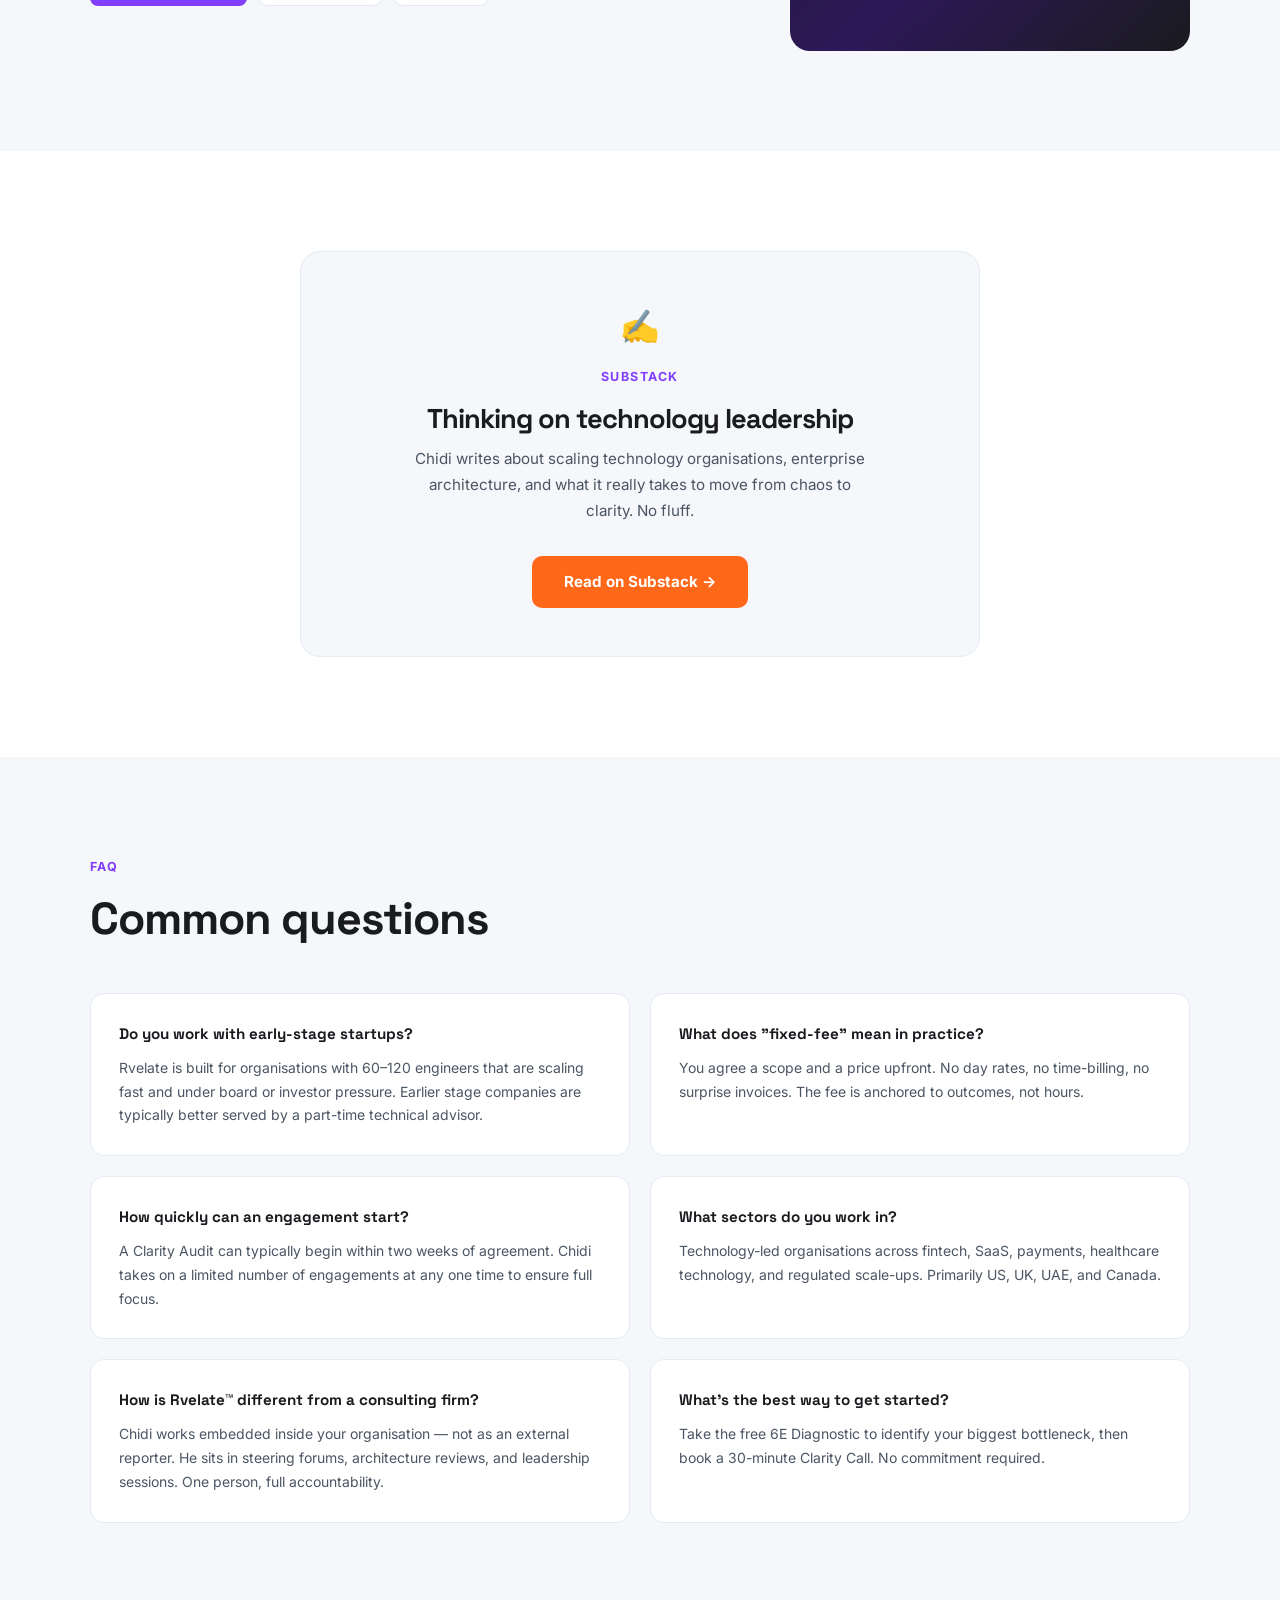
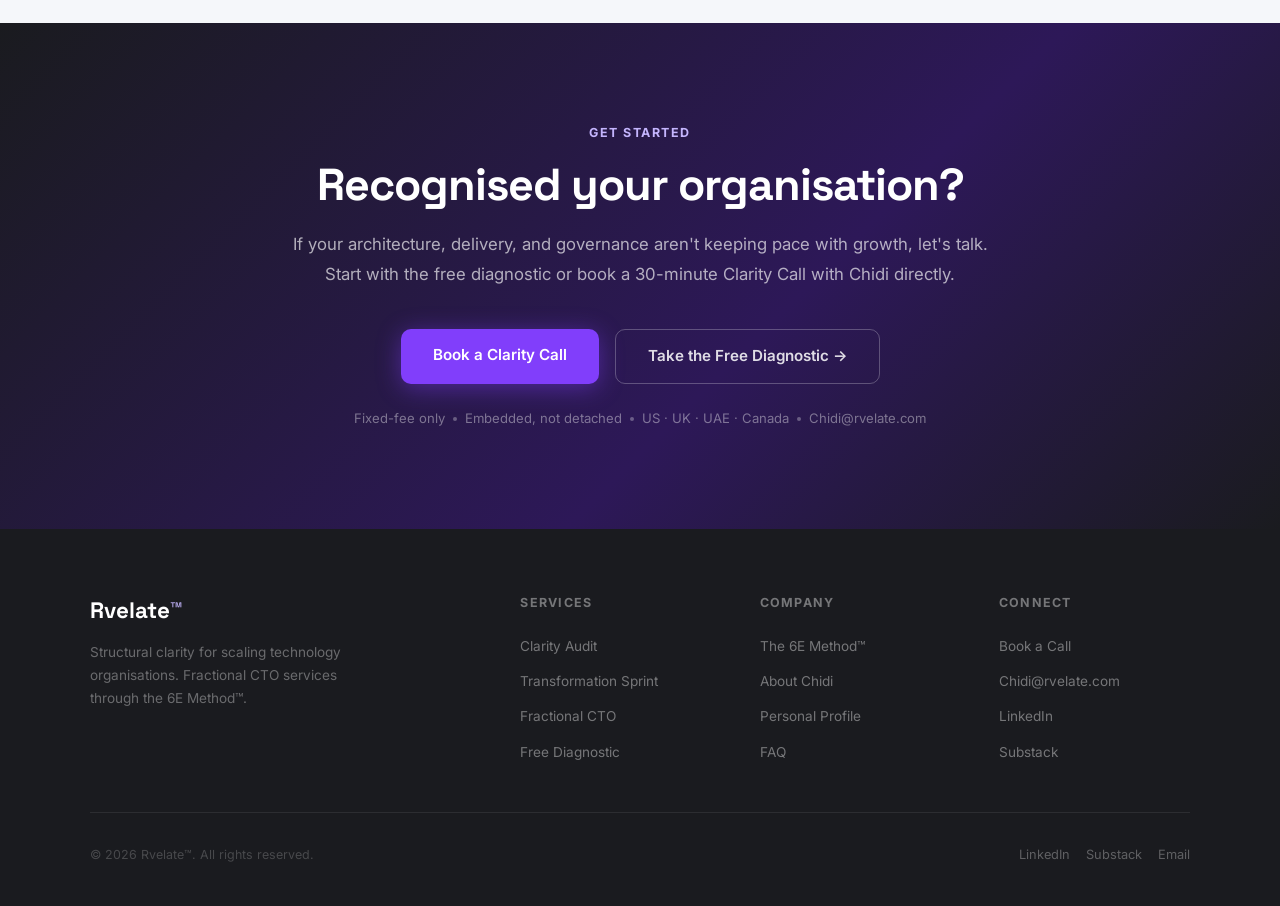
==== commit 4e60c1be: "Make purple palette the default index; archive blue variant Co-Authored-By: Claude Sonnet 4.6 <norep" ====
--- a/index.html
+++ b/index.html
@@ -11,11 +11,11 @@
   <style>
     *, *::before, *::after { box-sizing: border-box; margin: 0; padding: 0; }
     :root {
-      --black: #0a0a0a; --white: #ffffff;
-      --gray-50: #f9fafb; --gray-100: #f3f4f6; --gray-200: #e5e7eb;
-      --gray-400: #9ca3af; --gray-600: #4b5563; --gray-800: #1f2937;
-      --accent: #2563eb; --accent-light: #3b82f6; --accent-faint: #eff6ff;
-      --gradient: linear-gradient(135deg, #0f172a 0%, #1e3a5f 60%, #0f172a 100%);
+      --black: #1a1b1f; --white: #ffffff;
+      --gray-50: #f5f7fa; --gray-100: #e4ebf3; --gray-200: #e4ebf3;
+      --gray-400: #9ca3af; --gray-600: #4b5563; --gray-700: #374151; --gray-800: #1a1b1f;
+      --accent: #813efb; --accent-light: #9d60fc; --accent-faint: #f3eeff;
+      --gradient: linear-gradient(135deg, #1a1b1f 0%, #2d1858 60%, #1a1b1f 100%);
     }
     html { scroll-behavior: smooth; }
     body { font-family: 'Inter', sans-serif; color: var(--black); background: var(--white); line-height: 1.6; -webkit-font-smoothing: antialiased; }
@@ -46,17 +46,17 @@
     }
     .hero::before {
       content: ''; position: absolute; width: 700px; height: 700px;
-      background: radial-gradient(circle, rgba(37,99,235,0.2) 0%, transparent 70%);
+      background: radial-gradient(circle, rgba(129,62,251,0.25) 0%, transparent 70%);
       top: -150px; right: -150px; pointer-events: none;
     }
     .hero-inner { max-width: 860px; margin: 0 auto; width: 100%; position: relative; z-index: 1; }
     .hero-badge {
       display: inline-flex; align-items: center; gap: 0.5rem;
-      background: rgba(37,99,235,0.2); border: 1px solid rgba(37,99,235,0.4);
-      color: #93c5fd; font-size: 0.78rem; font-weight: 600; letter-spacing: 0.08em;
+      background: rgba(129,62,251,0.2); border: 1px solid rgba(129,62,251,0.4);
+      color: #c4b5fd; font-size: 0.78rem; font-weight: 600; letter-spacing: 0.08em;
       text-transform: uppercase; padding: 0.35rem 0.9rem; border-radius: 999px; margin-bottom: 1.75rem;
     }
-    .hero-badge::before { content: ''; width: 6px; height: 6px; background: #60a5fa; border-radius: 50%; animation: pulse 2s infinite; }
+    .hero-badge::before { content: ''; width: 6px; height: 6px; background: #a78bfa; border-radius: 50%; animation: pulse 2s infinite; }
     @keyframes pulse { 0%,100%{opacity:1;transform:scale(1);} 50%{opacity:0.5;transform:scale(1.4);} }
     .hero h1 {
       font-family: 'Space Grotesk', sans-serif;
@@ -64,13 +64,13 @@
       font-weight: 700; line-height: 1.1; color: var(--white);
       letter-spacing: -1.5px; margin-bottom: 1.5rem;
     }
-    .hero h1 em { color: #60a5fa; font-style: normal; }
+    .hero h1 em { color: #c4b5fd; font-style: normal; }
     .hero-sub { font-size: 1.15rem; color: rgba(255,255,255,0.65); max-width: 620px; margin-bottom: 2.5rem; line-height: 1.75; }
     .hero-actions { display: flex; gap: 1rem; flex-wrap: wrap; margin-bottom: 3.5rem; }
     .btn-primary {
       background: var(--accent); color: var(--white);
       padding: 0.9rem 2rem; border-radius: 10px; font-weight: 600; font-size: 0.95rem;
-      text-decoration: none; box-shadow: 0 4px 24px rgba(37,99,235,0.45);
+      text-decoration: none; box-shadow: 0 4px 24px rgba(129,62,251,0.45);
       transition: background 0.2s, transform 0.15s;
     }
     .btn-primary:hover { background: var(--accent-light); transform: translateY(-2px); }
@@ -103,7 +103,7 @@
       background: var(--gradient); border-radius: 16px; padding: 2rem 2.5rem;
       position: relative; overflow: hidden;
     }
-    .problem-callout::before { content: ''; position: absolute; inset: 0; background: radial-gradient(circle at 80% 20%, rgba(37,99,235,0.3), transparent 60%); }
+    .problem-callout::before { content: ''; position: absolute; inset: 0; background: radial-gradient(circle at 80% 20%, rgba(129,62,251,0.35), transparent 60%); }
     .problem-callout-text { position: relative; z-index: 1; font-size: 1.15rem; color: rgba(255,255,255,0.9); line-height: 1.7; font-weight: 400; }
     .problem-callout-text strong { color: white; font-weight: 700; }
 
@@ -154,7 +154,7 @@
     .stars { color: #f59e0b; font-size: 0.9rem; letter-spacing: 2px; margin-bottom: 1rem; }
     .testi-text { font-size: 0.95rem; color: var(--gray-800); line-height: 1.75; flex: 1; margin-bottom: 1.5rem; }
     .testi-author { display: flex; align-items: center; gap: 0.75rem; }
-    .testi-avatar { width: 40px; height: 40px; border-radius: 50%; background: linear-gradient(135deg, #3b82f6, #8b5cf6); display: flex; align-items: center; justify-content: center; font-weight: 700; font-size: 0.85rem; color: white; flex-shrink: 0; }
+    .testi-avatar { width: 40px; height: 40px; border-radius: 50%; background: linear-gradient(135deg, #813efb, #5c34b8); display: flex; align-items: center; justify-content: center; font-weight: 700; font-size: 0.85rem; color: white; flex-shrink: 0; }
     .testi-name { font-weight: 600; font-size: 0.9rem; color: var(--black); }
     .testi-role { font-size: 0.78rem; color: var(--gray-400); margin-top: 1px; }
 
@@ -177,12 +177,12 @@
       background: var(--gradient); border-radius: 20px; padding: 2.5rem;
       color: white; position: relative; overflow: hidden;
     }
-    .about-card::before { content: ''; position: absolute; inset: 0; background: radial-gradient(circle at 80% 20%, rgba(37,99,235,0.3), transparent 60%); }
+    .about-card::before { content: ''; position: absolute; inset: 0; background: radial-gradient(circle at 80% 20%, rgba(129,62,251,0.35), transparent 60%); }
     .about-card-inner { position: relative; z-index: 1; }
     .about-avatar {
       width: 80px; height: 80px; border-radius: 50%; overflow: hidden;
       border: 3px solid rgba(255,255,255,0.2); margin-bottom: 1.25rem;
-      background: linear-gradient(135deg, #3b82f6, #1d4ed8);
+      background: linear-gradient(135deg, #813efb, #5c34b8);
       display: flex; align-items: center; justify-content: center;
       font-family: 'Space Grotesk', sans-serif; font-size: 2rem; font-weight: 700; color: white;
     }
@@ -192,7 +192,7 @@
     .about-stat { display: flex; justify-content: space-between; align-items: center; padding: 0.875rem 0; border-bottom: 1px solid rgba(255,255,255,0.1); }
     .about-stat:last-of-type { border-bottom: none; }
     .stat-label { font-size: 0.82rem; color: rgba(255,255,255,0.55); }
-    .stat-val { font-family: 'Space Grotesk', sans-serif; font-weight: 700; font-size: 0.95rem; color: #60a5fa; }
+    .stat-val { font-family: 'Space Grotesk', sans-serif; font-weight: 700; font-size: 0.95rem; color: #c4b5fd; }
 
     /* NEWSLETTER */
     #newsletter { background: var(--white); }
@@ -223,7 +223,7 @@
     /* CTA */
     #cta { background: var(--gradient); padding: 100px 5%; }
     .cta-inner { max-width: 700px; margin: 0 auto; text-align: center; }
-    .cta-inner .section-label { color: #93c5fd; }
+    .cta-inner .section-label { color: #c4b5fd; }
     .cta-inner .section-title { color: white; }
     .cta-inner p { color: rgba(255,255,255,0.65); margin-bottom: 2.5rem; font-size: 1.05rem; line-height: 1.75; }
     .cta-actions { display: flex; gap: 1rem; justify-content: center; flex-wrap: wrap; }
@@ -231,12 +231,12 @@
     .cta-dot { width: 4px; height: 4px; background: rgba(255,255,255,0.3); border-radius: 50%; }
 
     /* FOOTER */
-    footer { background: #0a0a0a; padding: 4rem 5% 2.5rem; }
+    footer { background: #1a1b1f; padding: 4rem 5% 2.5rem; }
     .footer-inner { max-width: 1100px; margin: 0 auto; }
     .footer-top { display: grid; grid-template-columns: 2fr 1fr 1fr 1fr; gap: 3rem; padding-bottom: 3rem; border-bottom: 1px solid rgba(255,255,255,0.08); }
     .footer-brand-desc { font-size: 0.85rem; color: rgba(255,255,255,0.35); line-height: 1.7; margin-top: 0.75rem; max-width: 280px; }
     .footer-logo { font-family: 'Space Grotesk', sans-serif; font-weight: 700; font-size: 1.4rem; color: white; text-decoration: none; }
-    .footer-logo span { color: var(--accent-light); }
+    .footer-logo span { color: #c4b5fd; }
     .footer-col-title { font-size: 0.78rem; font-weight: 700; letter-spacing: 0.1em; text-transform: uppercase; color: rgba(255,255,255,0.4); margin-bottom: 1.25rem; }
     .footer-col-links { list-style: none; display: flex; flex-direction: column; gap: 0.6rem; }
     .footer-col-links a { font-size: 0.85rem; color: rgba(255,255,255,0.4); text-decoration: none; transition: color 0.2s; }
@@ -406,7 +406,7 @@
         </div>
       </div>
       <div style="text-align:center;">
-        <a href="https://rvelate.scoreapp.com" target="_blank" style="display:inline-flex;align-items:center;gap:0.5rem;background:var(--accent);color:white;font-weight:600;font-size:0.9rem;padding:0.8rem 1.75rem;border-radius:10px;text-decoration:none;box-shadow:0 4px 20px rgba(37,99,235,0.35);">Find your biggest bottleneck — Take the free 6E Diagnostic →</a>
+        <a href="https://rvelate.scoreapp.com" target="_blank" style="display:inline-flex;align-items:center;gap:0.5rem;background:var(--accent);color:white;font-weight:600;font-size:0.9rem;padding:0.8rem 1.75rem;border-radius:10px;text-decoration:none;box-shadow:0 4px 20px rgba(129,62,251,0.35);">Find your biggest bottleneck — Take the free 6E Diagnostic →</a>
       </div>
     </div>
   </section>
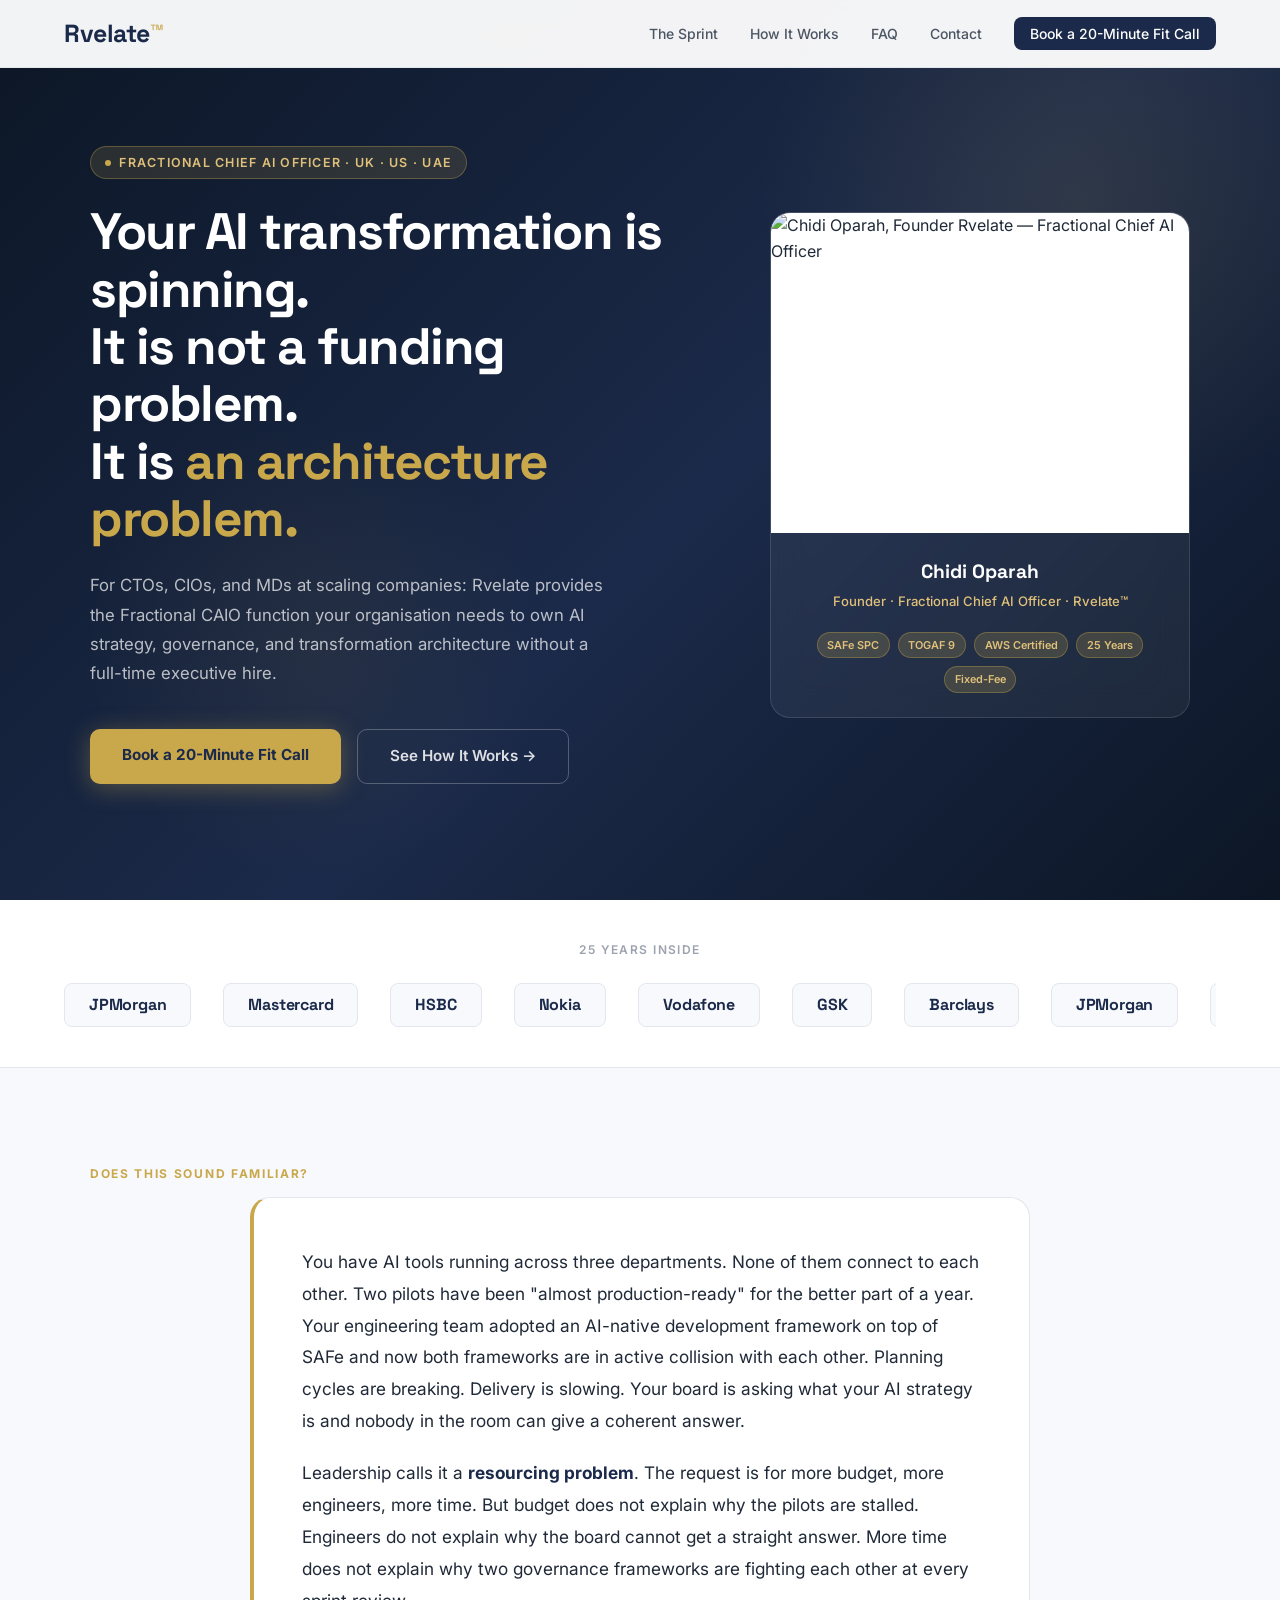
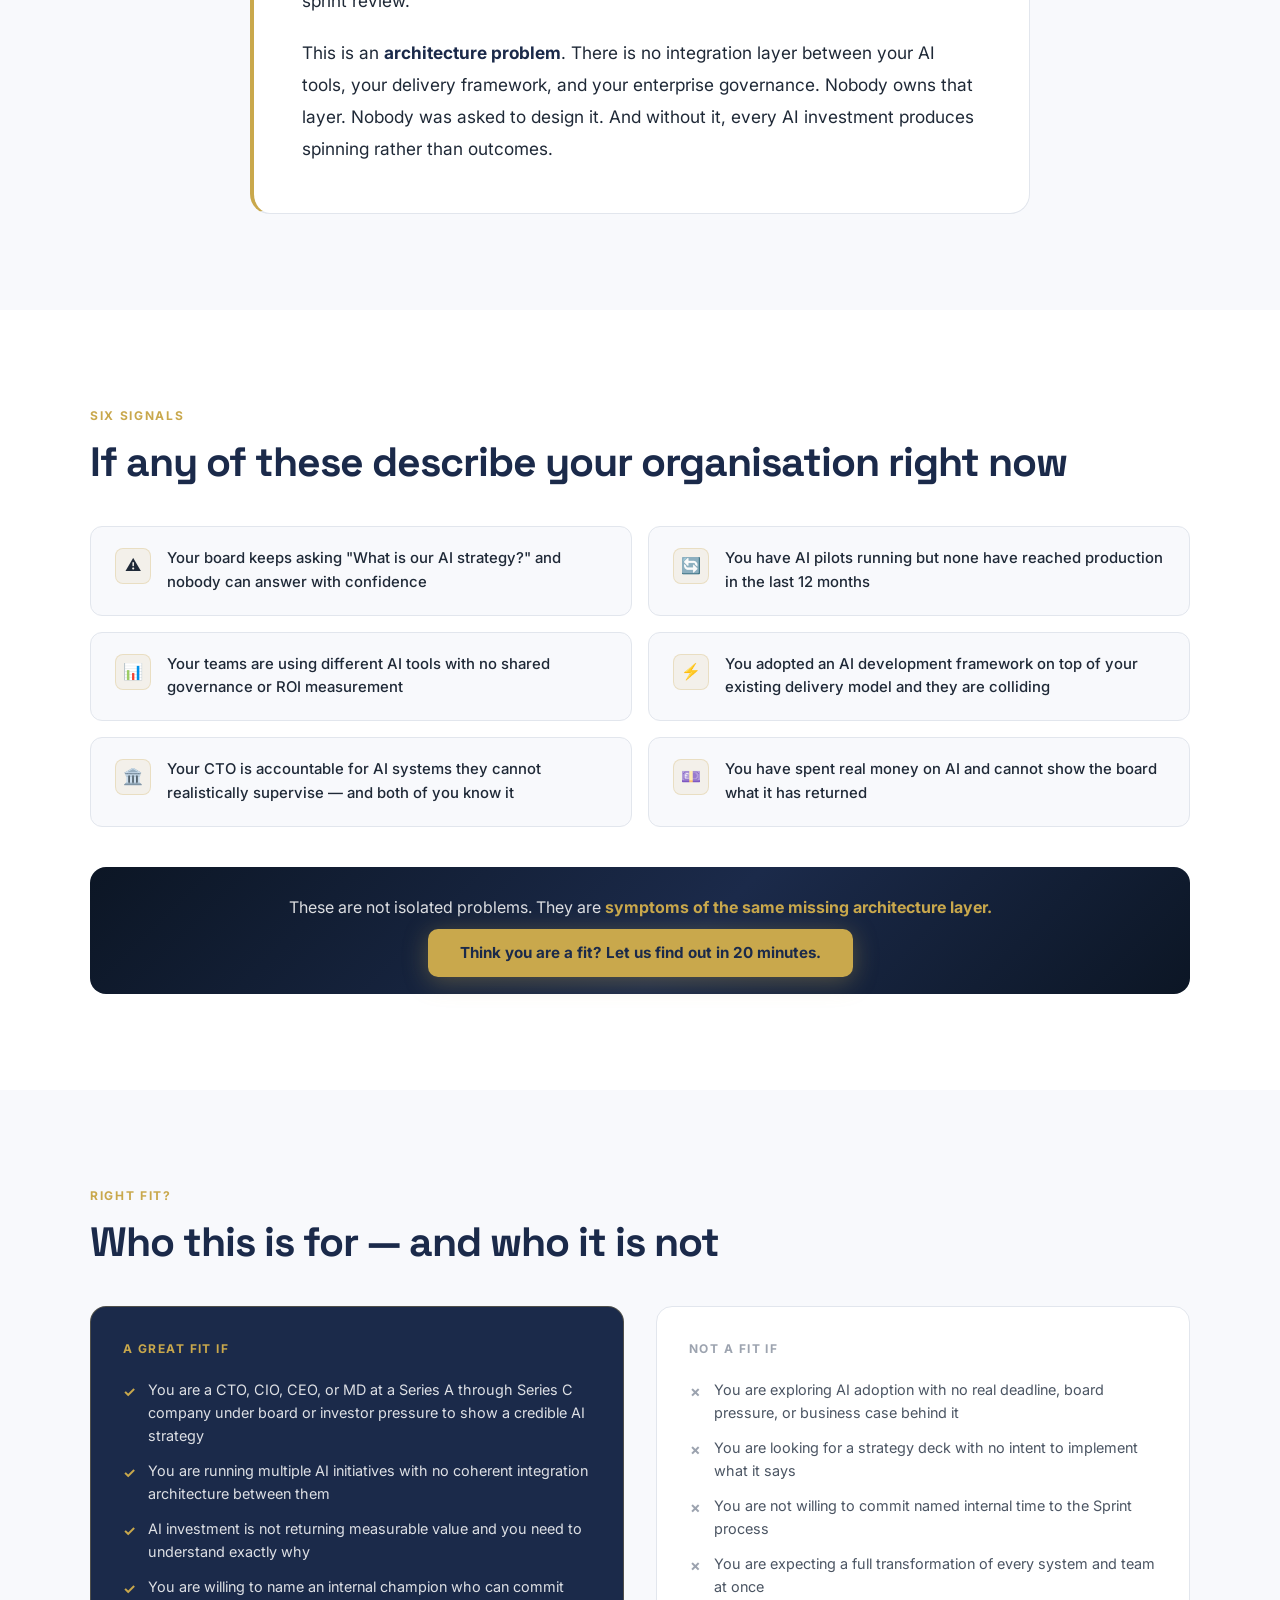
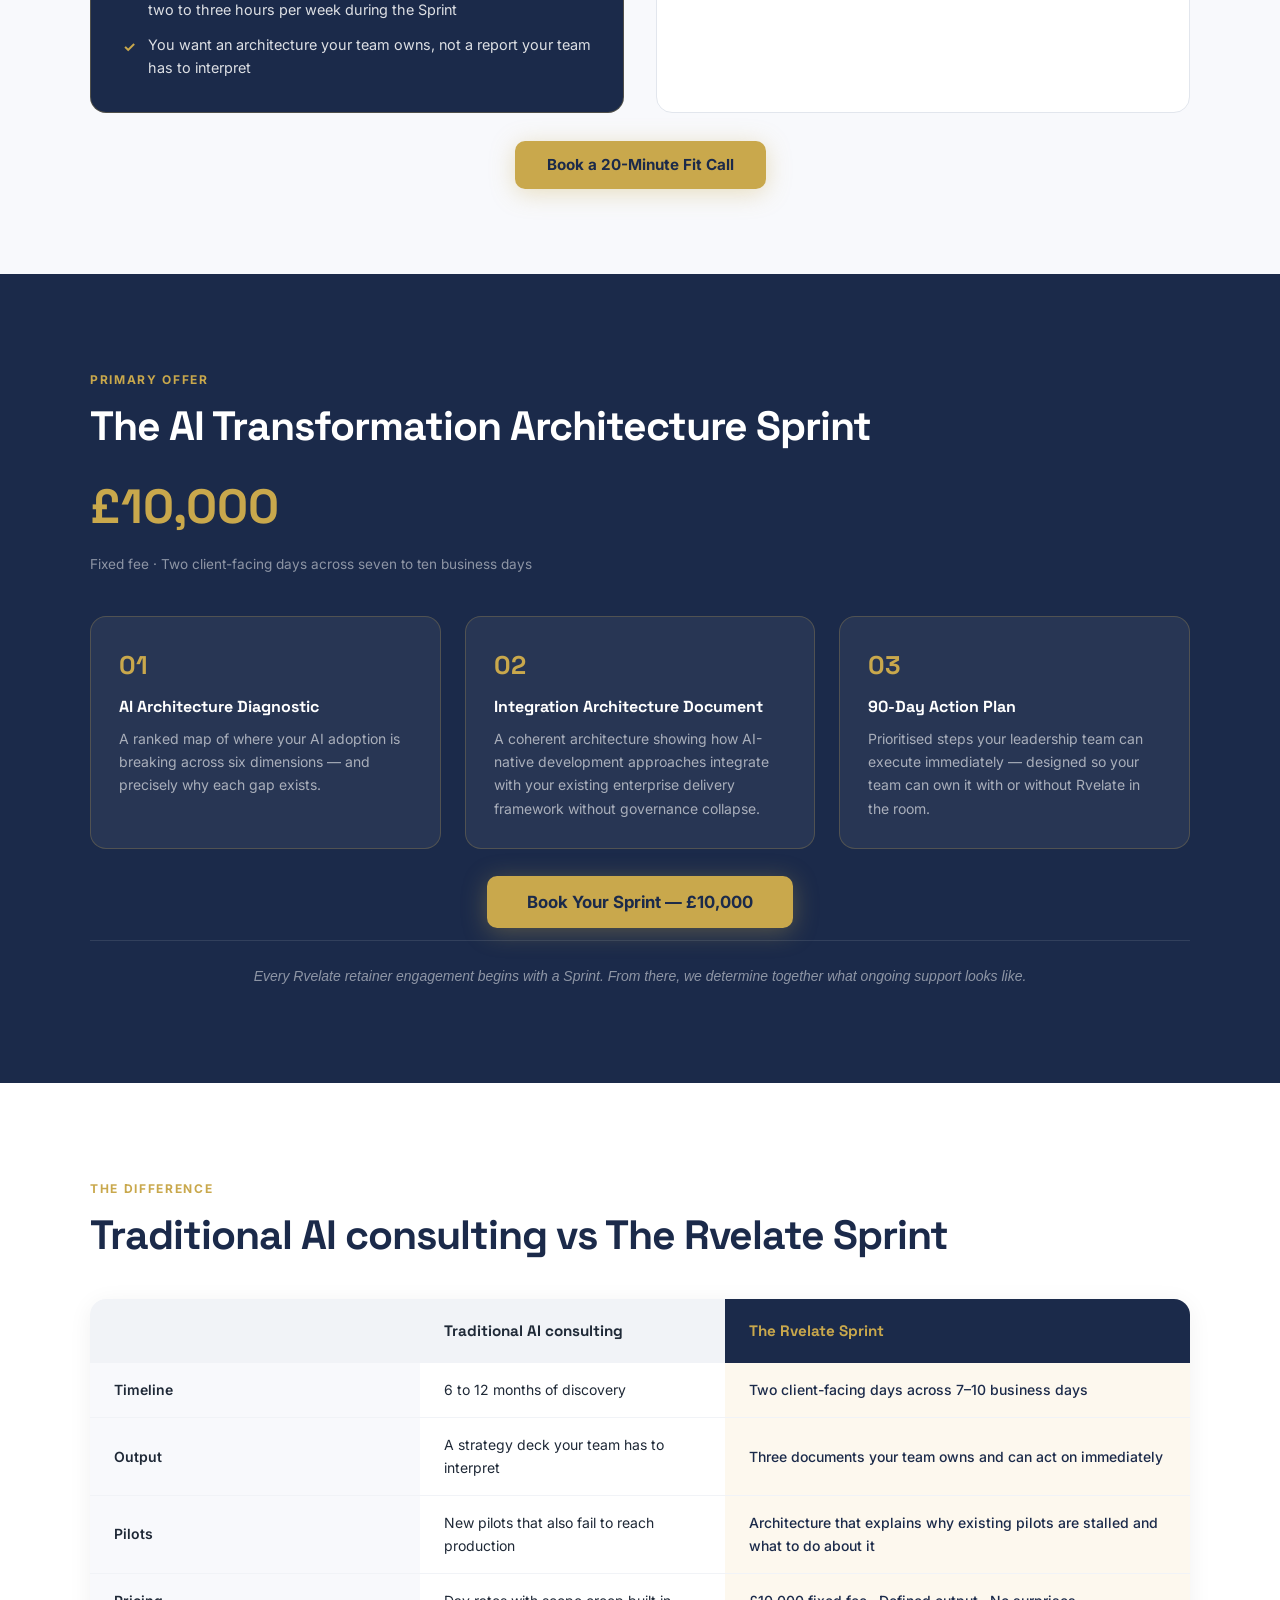
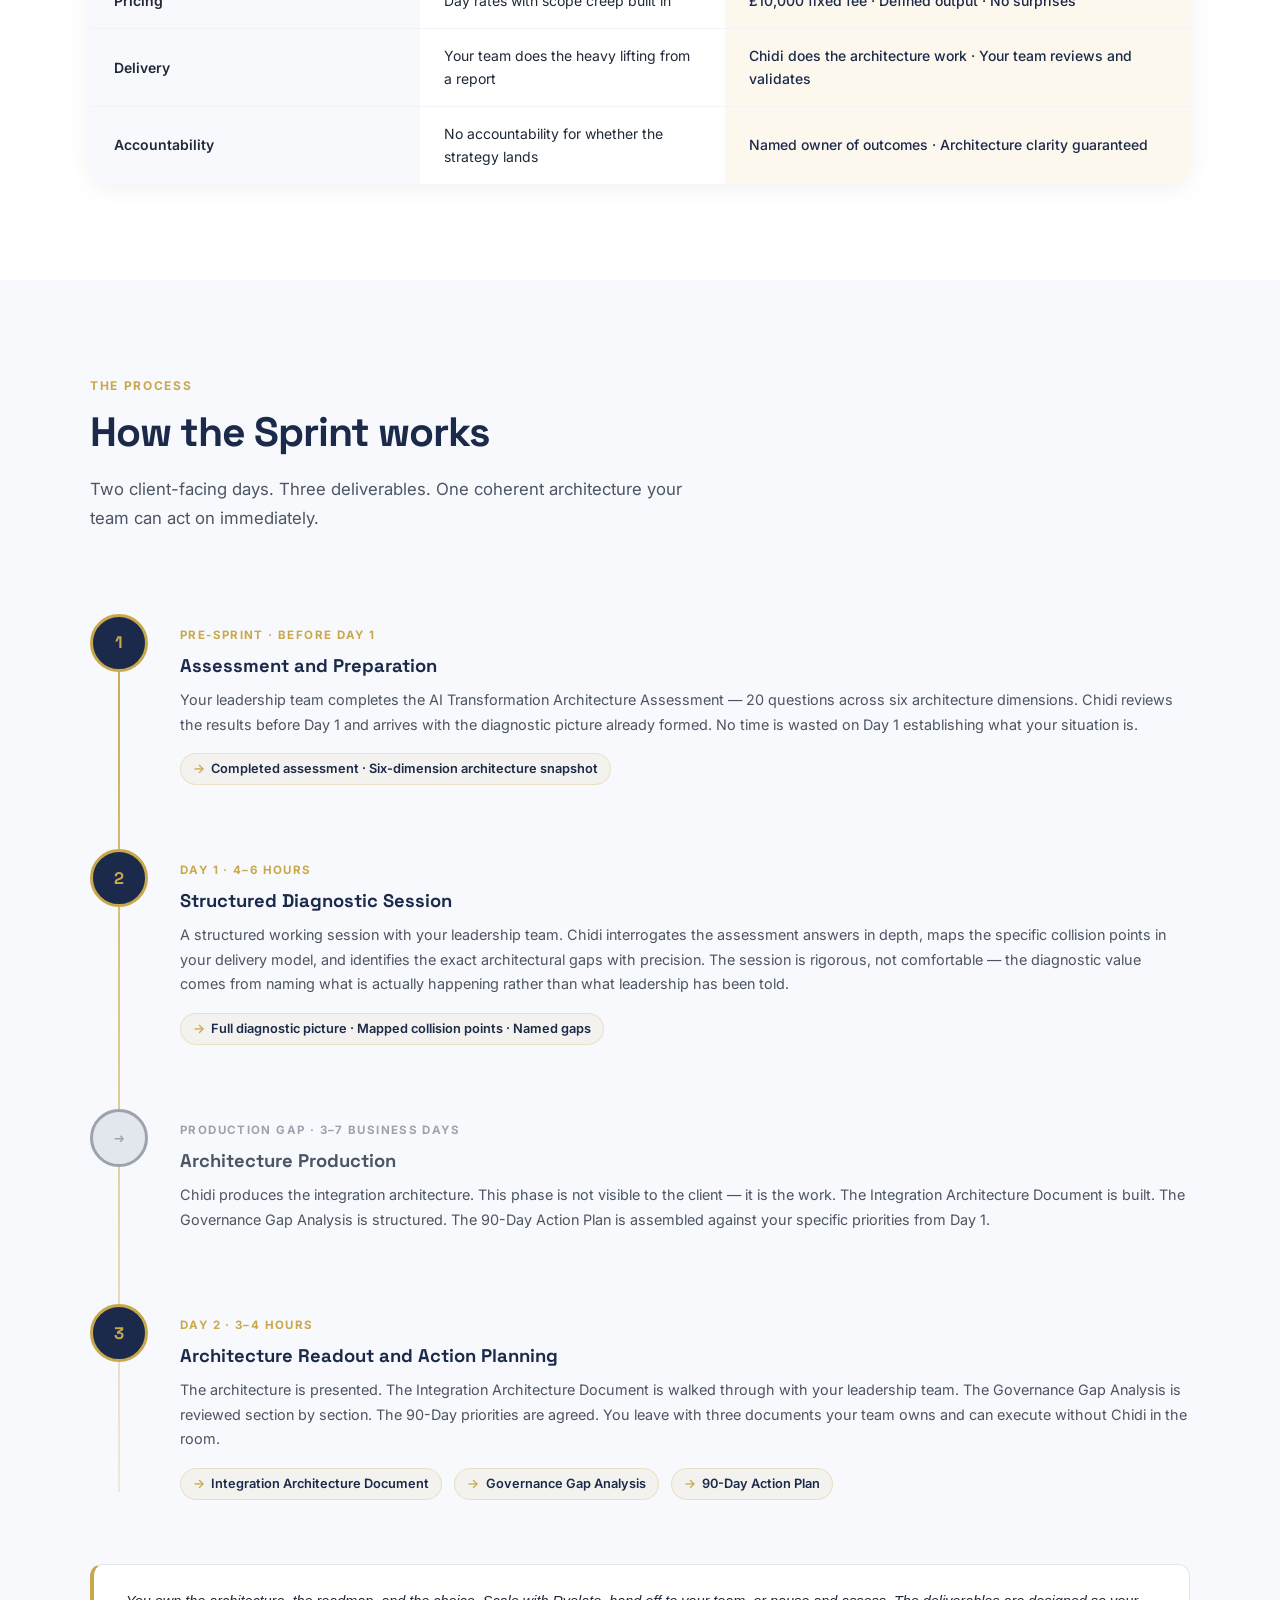
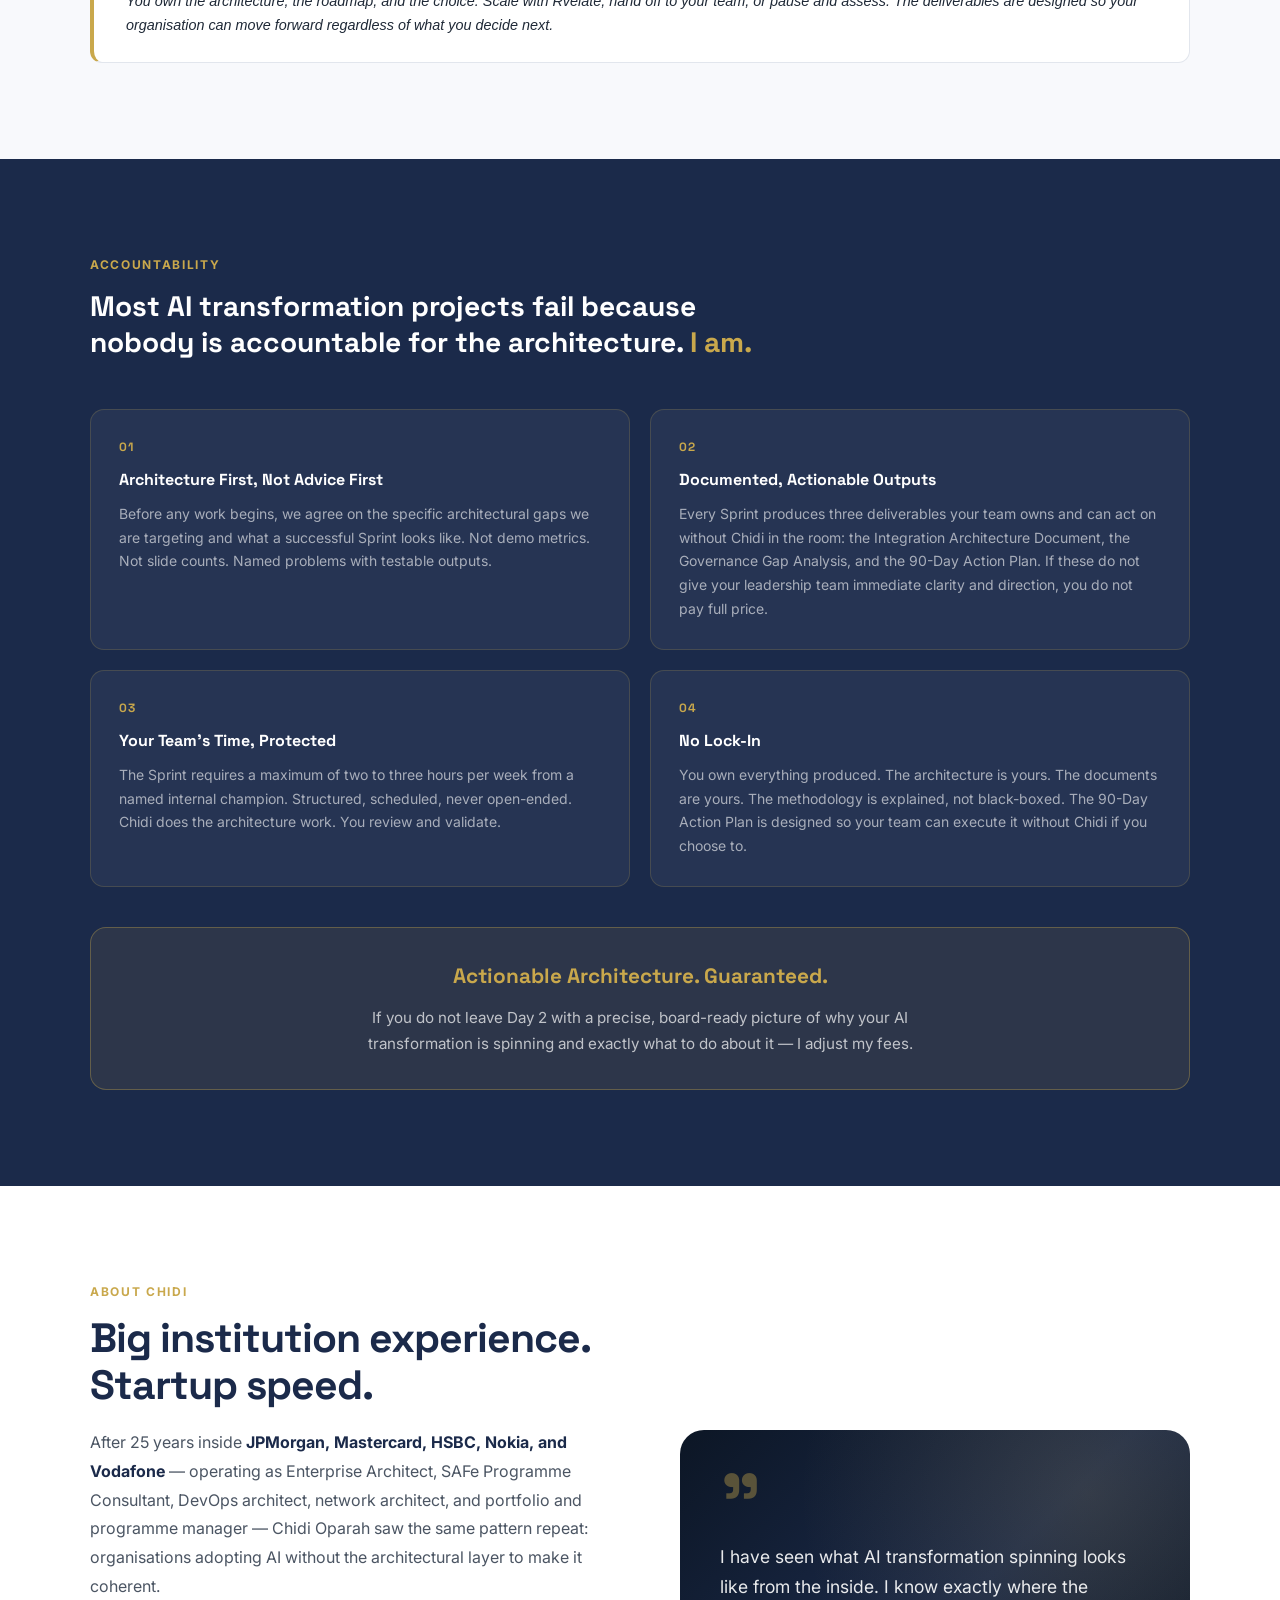
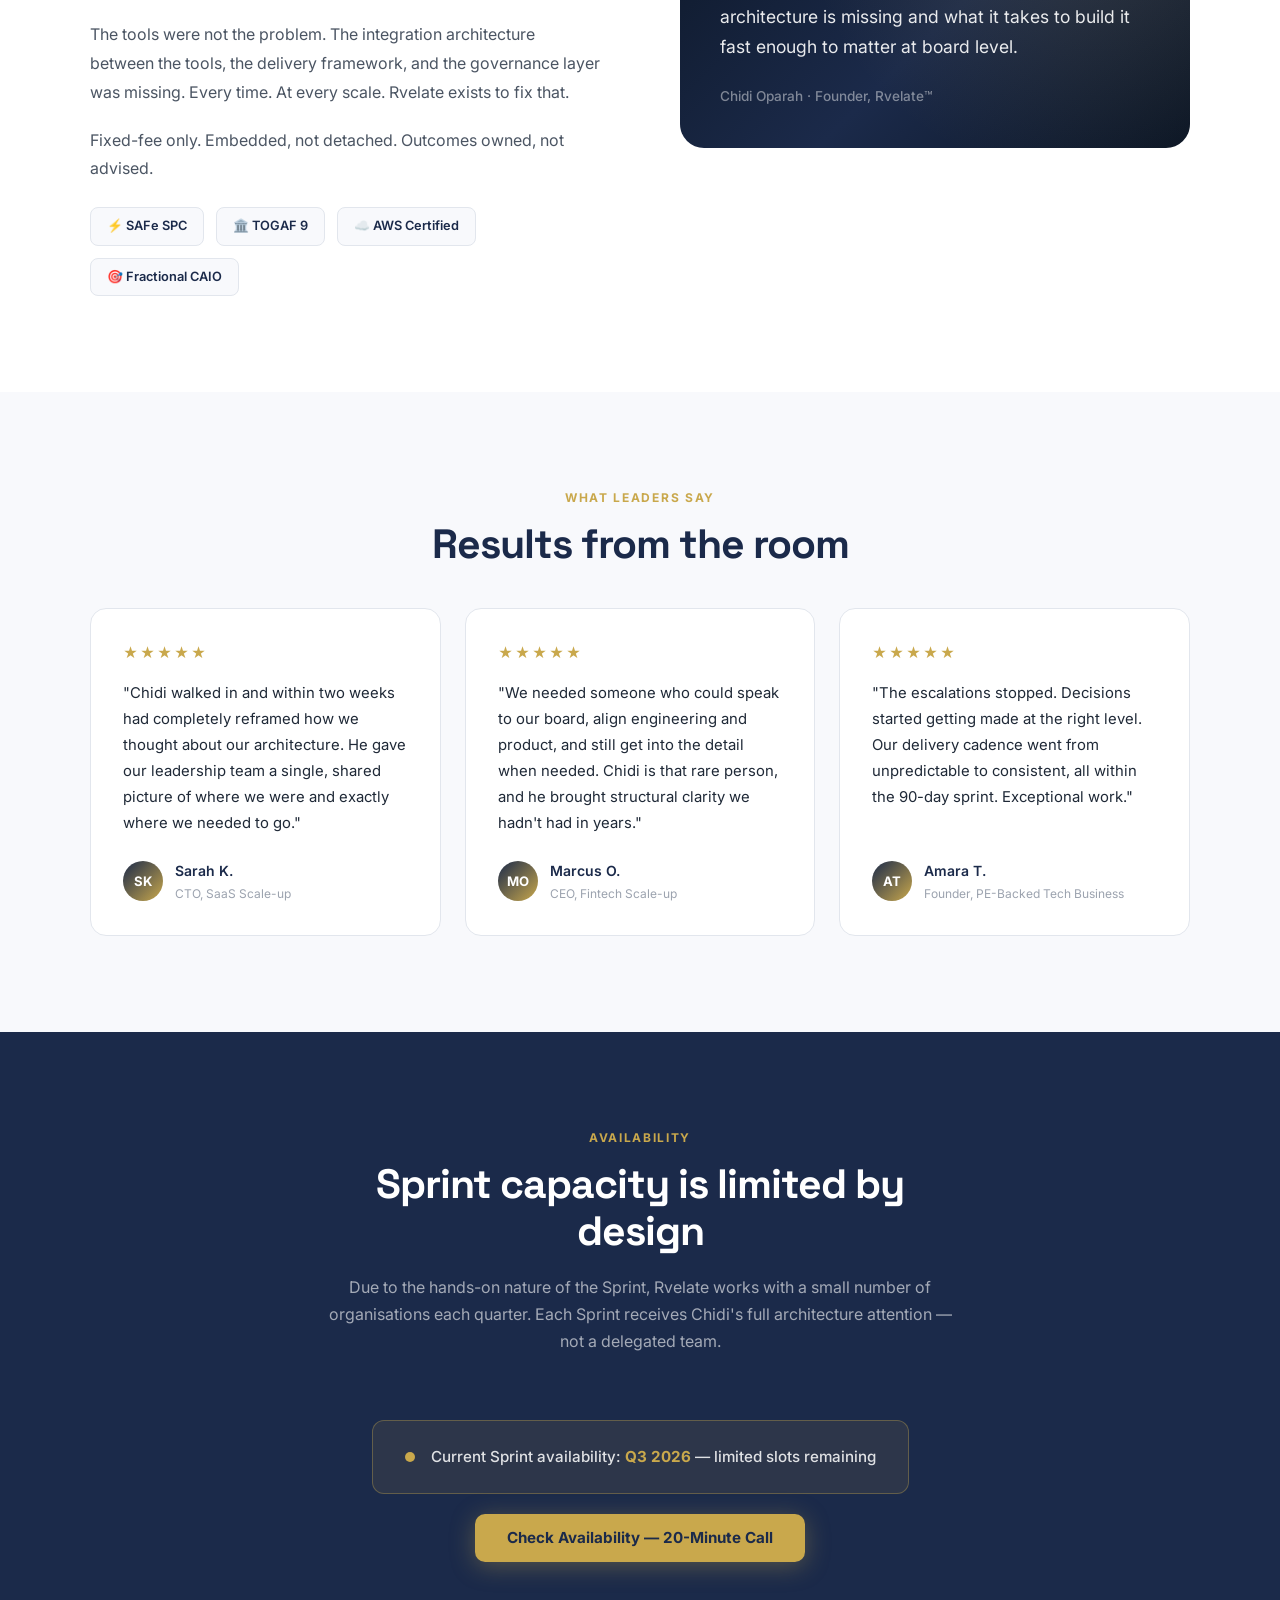
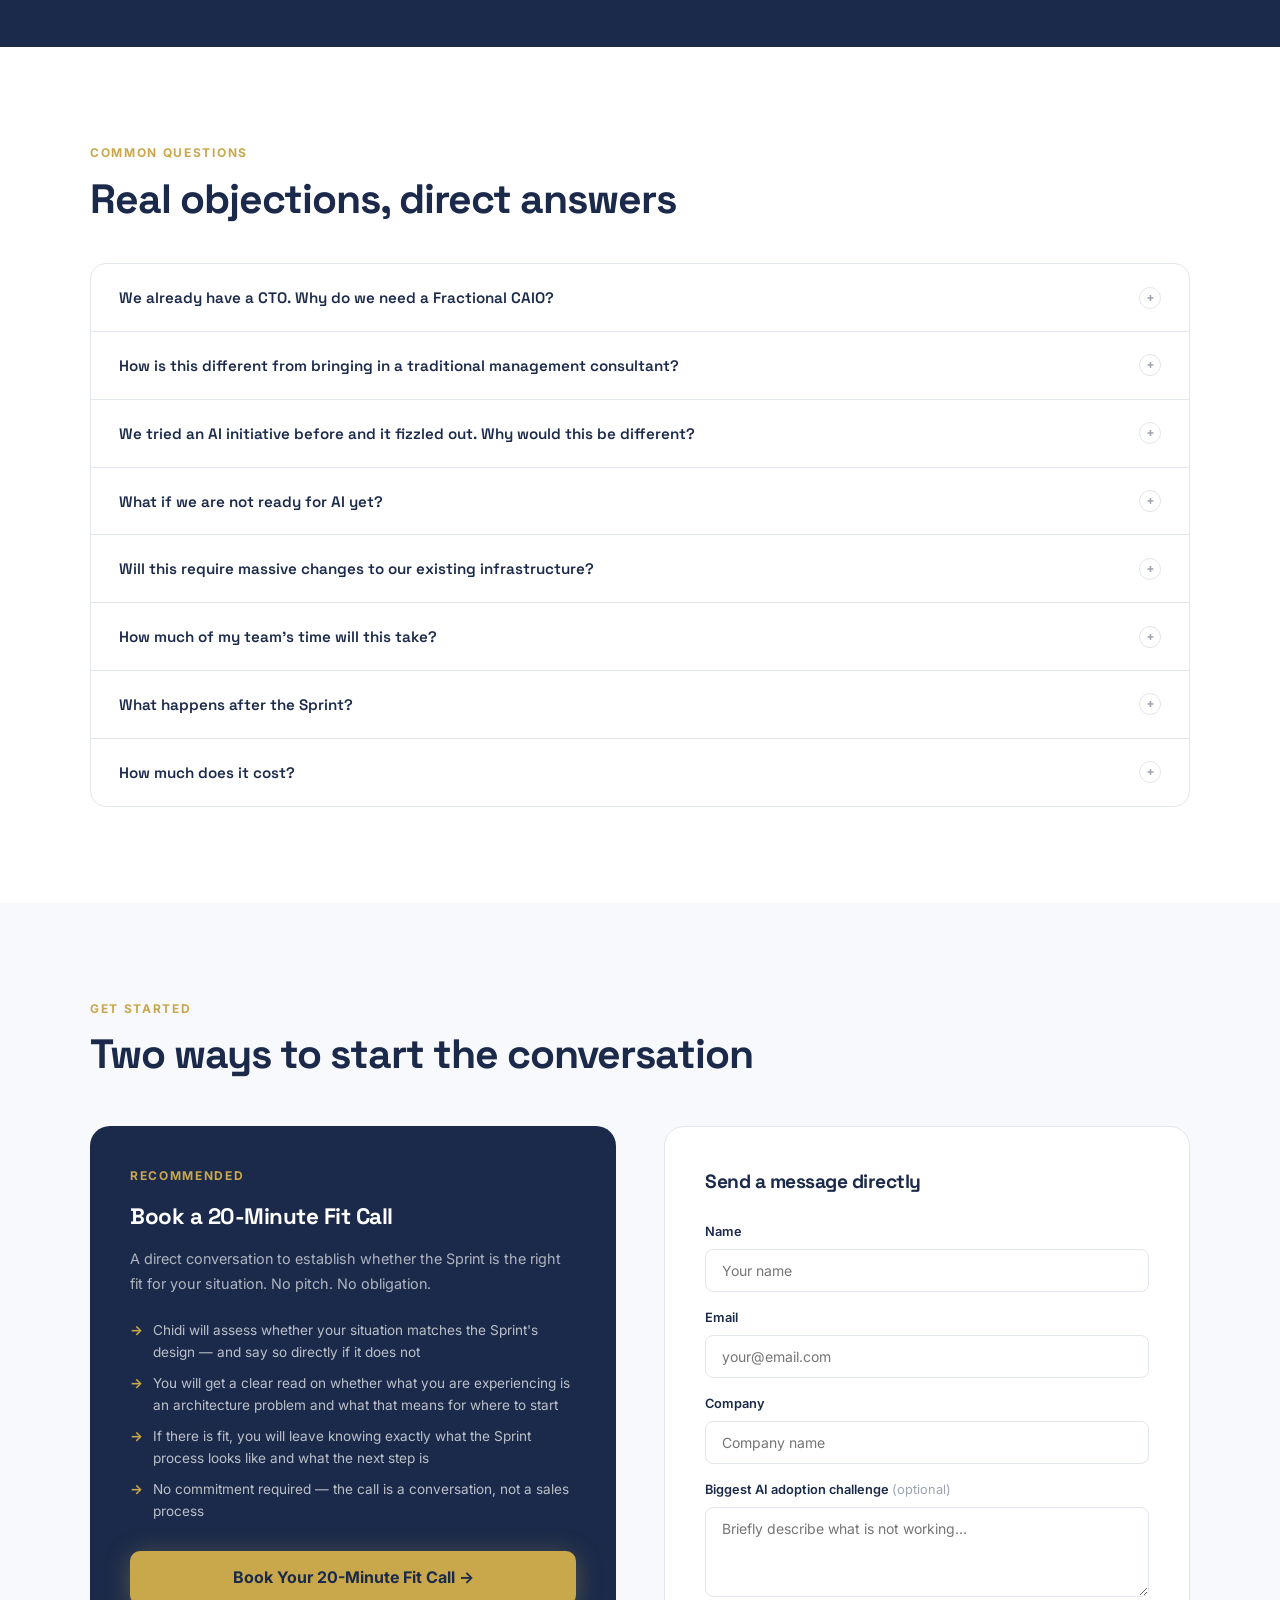
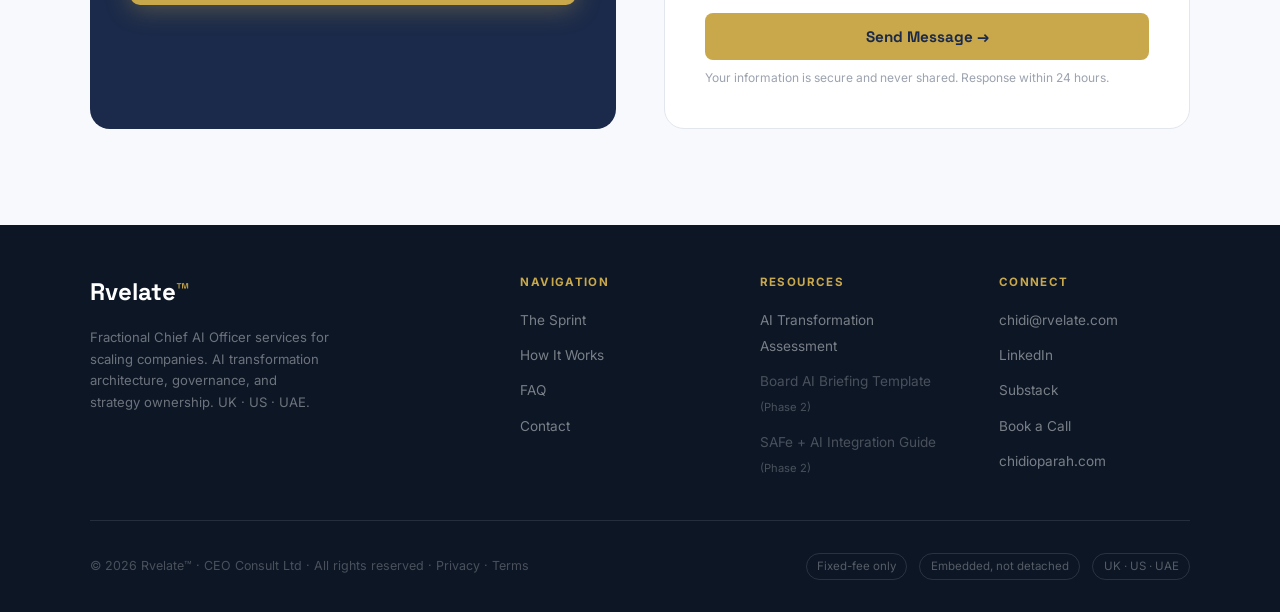
==== commit 9ac1a6e0: "Launch rvelate.com — full site build with Fractional CAIO positioning Co-Authored-By: Claude Sonnet " ====
--- a/index.html
+++ b/index.html
@@ -3,687 +3,776 @@
 <head>
   <meta charset="UTF-8" />
   <meta name="viewport" content="width=device-width, initial-scale=1.0" />
-  <title>Rvelate™ | Structural Clarity for Scaling Technology Organisations</title>
-  <meta name="description" content="Rvelate helps technology-led organisations replace scaling chaos with structural clarity, predictable delivery, and board-ready governance through the 6E Method™." />
+  <title>Rvelate™ | Fractional Chief AI Officer · AI Transformation Architecture</title>
+  <meta name="description" content="Rvelate provides Fractional Chief AI Officer services for scaling companies. AI strategy, governance architecture, and transformation delivery. UK · US · UAE. Founded by Chidi Oparah." />
+  <link rel="canonical" href="https://rvelate.com/" />
+  <meta property="og:type" content="website" />
+  <meta property="og:url" content="https://rvelate.com/" />
+  <meta property="og:title" content="Rvelate™ | Fractional Chief AI Officer" />
+  <meta property="og:description" content="Your AI transformation is spinning. It is not a funding problem. It is an architecture problem. Rvelate provides the Fractional CAIO function for scaling companies." />
+  <meta property="og:image" content="https://chidioparah.com/chidi-photo.jpg" />
+  <meta name="twitter:card" content="summary_large_image" />
+  <meta name="twitter:title" content="Rvelate™ | Fractional Chief AI Officer" />
+  <meta name="twitter:description" content="Your AI transformation is spinning. It is not a funding problem. It is an architecture problem." />
+  <meta name="author" content="Chidi Oparah" />
+  <meta name="robots" content="index, follow" />
   <link rel="preconnect" href="https://fonts.googleapis.com" />
   <link rel="preconnect" href="https://fonts.gstatic.com" crossorigin />
   <link href="https://fonts.googleapis.com/css2?family=Inter:wght@300;400;500;600;700;800&family=Space+Grotesk:wght@400;500;600;700&display=swap" rel="stylesheet" />
-  <style>
-    *, *::before, *::after { box-sizing: border-box; margin: 0; padding: 0; }
-    :root {
-      --black: #1a1b1f; --white: #ffffff;
-      --gray-50: #f5f7fa; --gray-100: #e4ebf3; --gray-200: #e4ebf3;
-      --gray-400: #9ca3af; --gray-600: #4b5563; --gray-700: #374151; --gray-800: #1a1b1f;
-      --accent: #813efb; --accent-light: #9d60fc; --accent-faint: #f3eeff;
-      --gradient: linear-gradient(135deg, #1a1b1f 0%, #2d1858 60%, #1a1b1f 100%);
-    }
-    html { scroll-behavior: smooth; }
-    body { font-family: 'Inter', sans-serif; color: var(--black); background: var(--white); line-height: 1.6; -webkit-font-smoothing: antialiased; }
-
-    /* NAV */
-    nav {
-      position: fixed; top: 0; left: 0; right: 0; z-index: 100;
-      display: flex; align-items: center; justify-content: space-between;
-      padding: 0 5%; height: 68px;
-      background: rgba(255,255,255,0.95); backdrop-filter: blur(12px);
-      border-bottom: 1px solid var(--gray-200); transition: box-shadow 0.3s;
-    }
-    nav.scrolled { box-shadow: 0 2px 20px rgba(0,0,0,0.08); }
-    .nav-logo { font-family: 'Space Grotesk', sans-serif; font-weight: 700; font-size: 1.5rem; color: var(--black); text-decoration: none; letter-spacing: -0.5px; }
-    .nav-logo span { color: var(--accent); }
-    .nav-links { display: flex; align-items: center; gap: 2rem; list-style: none; }
-    .nav-links a { font-size: 0.875rem; font-weight: 500; color: var(--gray-600); text-decoration: none; transition: color 0.2s; }
-    .nav-links a:hover { color: var(--black); }
-    .nav-diagnostic { color: var(--accent) !important; font-weight: 600 !important; }
-    .nav-cta { background: var(--accent); color: var(--white) !important; padding: 0.5rem 1.25rem; border-radius: 8px; font-weight: 600 !important; transition: background 0.2s !important; }
-    .nav-cta:hover { background: var(--accent-light) !important; }
-
-    /* HERO */
-    .hero {
-      min-height: 100vh; background: var(--gradient);
-      display: flex; align-items: center; padding: 120px 5% 80px;
-      position: relative; overflow: hidden;
-    }
-    .hero::before {
-      content: ''; position: absolute; width: 700px; height: 700px;
-      background: radial-gradient(circle, rgba(129,62,251,0.25) 0%, transparent 70%);
-      top: -150px; right: -150px; pointer-events: none;
-    }
-    .hero-inner { max-width: 860px; margin: 0 auto; width: 100%; position: relative; z-index: 1; }
-    .hero-badge {
-      display: inline-flex; align-items: center; gap: 0.5rem;
-      background: rgba(129,62,251,0.2); border: 1px solid rgba(129,62,251,0.4);
-      color: #c4b5fd; font-size: 0.78rem; font-weight: 600; letter-spacing: 0.08em;
-      text-transform: uppercase; padding: 0.35rem 0.9rem; border-radius: 999px; margin-bottom: 1.75rem;
-    }
-    .hero-badge::before { content: ''; width: 6px; height: 6px; background: #a78bfa; border-radius: 50%; animation: pulse 2s infinite; }
-    @keyframes pulse { 0%,100%{opacity:1;transform:scale(1);} 50%{opacity:0.5;transform:scale(1.4);} }
-    .hero h1 {
-      font-family: 'Space Grotesk', sans-serif;
-      font-size: clamp(2.4rem, 4.5vw, 3.8rem);
-      font-weight: 700; line-height: 1.1; color: var(--white);
-      letter-spacing: -1.5px; margin-bottom: 1.5rem;
-    }
-    .hero h1 em { color: #c4b5fd; font-style: normal; }
-    .hero-sub { font-size: 1.15rem; color: rgba(255,255,255,0.65); max-width: 620px; margin-bottom: 2.5rem; line-height: 1.75; }
-    .hero-actions { display: flex; gap: 1rem; flex-wrap: wrap; margin-bottom: 3.5rem; }
-    .btn-primary {
-      background: var(--accent); color: var(--white);
-      padding: 0.9rem 2rem; border-radius: 10px; font-weight: 600; font-size: 0.95rem;
-      text-decoration: none; box-shadow: 0 4px 24px rgba(129,62,251,0.45);
-      transition: background 0.2s, transform 0.15s;
-    }
-    .btn-primary:hover { background: var(--accent-light); transform: translateY(-2px); }
-    .btn-ghost {
-      background: transparent; color: rgba(255,255,255,0.85);
-      padding: 0.9rem 2rem; border-radius: 10px; font-weight: 600; font-size: 0.95rem;
-      text-decoration: none; border: 1px solid rgba(255,255,255,0.25);
-      transition: background 0.2s, border-color 0.2s;
-    }
-    .btn-ghost:hover { background: rgba(255,255,255,0.08); border-color: rgba(255,255,255,0.5); }
-    .hero-trust { display: flex; align-items: center; gap: 1rem; flex-wrap: wrap; }
-    .hero-trust-label { font-size: 0.78rem; color: rgba(255,255,255,0.4); font-weight: 600; letter-spacing: 0.08em; text-transform: uppercase; }
-    .hero-trust-logos { display: flex; align-items: center; gap: 1.25rem; flex-wrap: wrap; }
-    .hero-trust-logo { font-family: 'Space Grotesk', sans-serif; font-size: 0.9rem; font-weight: 700; color: rgba(255,255,255,0.35); letter-spacing: -0.2px; }
-
-    /* SECTIONS */
-    section { padding: 100px 5%; }
-    .section-inner { max-width: 1100px; margin: 0 auto; }
-    .section-label { font-size: 0.78rem; font-weight: 700; letter-spacing: 0.12em; text-transform: uppercase; color: var(--accent); margin-bottom: 1rem; }
-    .section-title { font-family: 'Space Grotesk', sans-serif; font-size: clamp(1.9rem, 3.5vw, 2.8rem); font-weight: 700; letter-spacing: -1px; line-height: 1.15; margin-bottom: 1.25rem; }
-    .section-subtitle { font-size: 1.05rem; color: var(--gray-600); max-width: 580px; line-height: 1.75; }
-
-    /* PROBLEM */
-    #problem { background: var(--gray-50); }
-    .problem-grid { display: grid; grid-template-columns: 1fr 1fr; gap: 5rem; align-items: center; }
-    .problem-bullets { list-style: none; display: flex; flex-direction: column; gap: 1rem; margin: 2rem 0; }
-    .problem-bullets li { display: flex; align-items: flex-start; gap: 0.75rem; font-size: 0.95rem; color: var(--gray-700); line-height: 1.6; }
-    .problem-bullets li::before { content: '→'; color: var(--accent); font-weight: 700; flex-shrink: 0; margin-top: 1px; }
-    .problem-callout {
-      background: var(--gradient); border-radius: 16px; padding: 2rem 2.5rem;
-      position: relative; overflow: hidden;
-    }
-    .problem-callout::before { content: ''; position: absolute; inset: 0; background: radial-gradient(circle at 80% 20%, rgba(129,62,251,0.35), transparent 60%); }
-    .problem-callout-text { position: relative; z-index: 1; font-size: 1.15rem; color: rgba(255,255,255,0.9); line-height: 1.7; font-weight: 400; }
-    .problem-callout-text strong { color: white; font-weight: 700; }
-
-    /* METHOD */
-    #method { background: var(--white); }
-    .method-header { display: grid; grid-template-columns: 1fr 1fr; gap: 3rem; align-items: end; margin-bottom: 3rem; }
-    .method-stages { display: grid; grid-template-columns: repeat(3, 1fr); gap: 1.25rem; margin-bottom: 2.5rem; }
-    .method-stage {
-      background: var(--gray-50); border: 1px solid var(--gray-200);
-      border-radius: 14px; padding: 1.75rem;
-      transition: transform 0.2s, box-shadow 0.2s, border-color 0.2s;
-    }
-    .method-stage:hover { transform: translateY(-3px); box-shadow: 0 12px 36px rgba(0,0,0,0.07); border-color: var(--accent); }
-    .stage-num { font-size: 0.72rem; font-weight: 700; letter-spacing: 0.1em; text-transform: uppercase; color: var(--accent); margin-bottom: 0.4rem; }
-    .stage-name { font-family: 'Space Grotesk', sans-serif; font-size: 1.15rem; font-weight: 700; color: var(--black); margin-bottom: 0.4rem; }
-    .stage-desc { font-size: 0.83rem; color: var(--gray-600); line-height: 1.6; }
-    .stage-outcome { display: inline-block; margin-top: 0.75rem; font-size: 0.75rem; font-weight: 600; color: var(--accent); background: var(--accent-faint); padding: 0.2rem 0.6rem; border-radius: 999px; }
-
-    /* ENGAGEMENTS */
-    #engagements { background: var(--gray-50); }
-    .engage-header { display: grid; grid-template-columns: 1fr 1fr; gap: 3rem; align-items: end; margin-bottom: 3rem; }
-    .engage-grid { display: grid; grid-template-columns: repeat(3, 1fr); gap: 1.5rem; }
-    .engage-card {
-      background: var(--white); border: 1px solid var(--gray-200);
-      border-radius: 16px; padding: 2rem; position: relative; overflow: hidden;
-      transition: transform 0.25s, box-shadow 0.25s, border-color 0.25s;
-    }
-    .engage-card::before { content: ''; position: absolute; top: 0; left: 0; right: 0; height: 3px; background: linear-gradient(90deg, var(--accent), var(--accent-light)); opacity: 0; transition: opacity 0.25s; }
-    .engage-card:hover { transform: translateY(-4px); box-shadow: 0 16px 48px rgba(0,0,0,0.08); }
-    .engage-card:hover::before { opacity: 1; }
-    .engage-card.featured { border-color: var(--accent); }
-    .engage-card.featured::before { opacity: 1; }
-    .engage-badge { display: inline-block; background: var(--accent-faint); color: var(--accent); font-size: 0.7rem; font-weight: 700; letter-spacing: 0.08em; text-transform: uppercase; padding: 0.2rem 0.6rem; border-radius: 999px; margin-bottom: 1rem; }
-    .engage-icon { width: 48px; height: 48px; background: var(--accent-faint); border-radius: 12px; display: flex; align-items: center; justify-content: center; margin-bottom: 1.25rem; font-size: 1.4rem; }
-    .engage-title { font-family: 'Space Grotesk', sans-serif; font-size: 1.05rem; font-weight: 700; margin-bottom: 0.4rem; }
-    .engage-duration { font-size: 0.8rem; color: var(--accent); font-weight: 600; margin-bottom: 0.75rem; }
-    .engage-desc { font-size: 0.875rem; color: var(--gray-600); line-height: 1.7; margin-bottom: 1.25rem; }
-    .engage-deliverables { list-style: none; display: flex; flex-direction: column; gap: 0.4rem; }
-    .engage-deliverables li { font-size: 0.82rem; color: var(--gray-600); display: flex; align-items: flex-start; gap: 0.5rem; }
-    .engage-deliverables li::before { content: '✓'; color: var(--accent); font-weight: 700; flex-shrink: 0; }
-    .engage-note { margin-top: 1.25rem; padding-top: 1.25rem; border-top: 1px solid var(--gray-100); font-size: 0.78rem; color: var(--gray-400); font-weight: 500; }
-
-    /* TESTIMONIALS */
-    #testimonials { background: var(--white); }
-    .testi-intro { text-align: center; max-width: 540px; margin: 0 auto 3rem; }
-    .testi-grid { display: grid; grid-template-columns: repeat(3, 1fr); gap: 1.5rem; }
-    .testi-card { background: var(--gray-50); border: 1px solid var(--gray-200); border-radius: 16px; padding: 2rem; display: flex; flex-direction: column; }
-    .stars { color: #f59e0b; font-size: 0.9rem; letter-spacing: 2px; margin-bottom: 1rem; }
-    .testi-text { font-size: 0.95rem; color: var(--gray-800); line-height: 1.75; flex: 1; margin-bottom: 1.5rem; }
-    .testi-author { display: flex; align-items: center; gap: 0.75rem; }
-    .testi-avatar { width: 40px; height: 40px; border-radius: 50%; background: linear-gradient(135deg, #813efb, #5c34b8); display: flex; align-items: center; justify-content: center; font-weight: 700; font-size: 0.85rem; color: white; flex-shrink: 0; }
-    .testi-name { font-weight: 600; font-size: 0.9rem; color: var(--black); }
-    .testi-role { font-size: 0.78rem; color: var(--gray-400); margin-top: 1px; }
-
-    /* ABOUT */
-    #about { background: var(--gray-50); }
-    .about-grid { display: grid; grid-template-columns: 1fr 400px; gap: 5rem; align-items: center; }
-    .about-text p { font-size: 1rem; color: var(--gray-600); line-height: 1.8; margin-bottom: 1.25rem; }
-    .about-links { display: flex; gap: 0.75rem; flex-wrap: wrap; margin-top: 1.75rem; }
-    .about-link {
-      display: inline-flex; align-items: center; gap: 0.5rem;
-      background: var(--white); border: 1.5px solid var(--gray-200);
-      color: var(--gray-800); font-size: 0.85rem; font-weight: 600;
-      padding: 0.55rem 1.1rem; border-radius: 8px; text-decoration: none;
-      transition: border-color 0.2s, color 0.2s;
-    }
-    .about-link:hover { border-color: var(--accent); color: var(--accent); }
-    .about-link.primary { background: var(--accent); border-color: transparent; color: white; }
-    .about-link.primary:hover { background: var(--accent-light); color: white; }
-    .about-card {
-      background: var(--gradient); border-radius: 20px; padding: 2.5rem;
-      color: white; position: relative; overflow: hidden;
-    }
-    .about-card::before { content: ''; position: absolute; inset: 0; background: radial-gradient(circle at 80% 20%, rgba(129,62,251,0.35), transparent 60%); }
-    .about-card-inner { position: relative; z-index: 1; }
-    .about-avatar {
-      width: 80px; height: 80px; border-radius: 50%; overflow: hidden;
-      border: 3px solid rgba(255,255,255,0.2); margin-bottom: 1.25rem;
-      background: linear-gradient(135deg, #813efb, #5c34b8);
-      display: flex; align-items: center; justify-content: center;
-      font-family: 'Space Grotesk', sans-serif; font-size: 2rem; font-weight: 700; color: white;
-    }
-    .about-avatar img { width: 100%; height: 100%; object-fit: cover; }
-    .about-card-name { font-family: 'Space Grotesk', sans-serif; font-weight: 700; font-size: 1.2rem; color: white; margin-bottom: 0.2rem; }
-    .about-card-role { font-size: 0.85rem; color: rgba(255,255,255,0.6); margin-bottom: 1.5rem; }
-    .about-stat { display: flex; justify-content: space-between; align-items: center; padding: 0.875rem 0; border-bottom: 1px solid rgba(255,255,255,0.1); }
-    .about-stat:last-of-type { border-bottom: none; }
-    .stat-label { font-size: 0.82rem; color: rgba(255,255,255,0.55); }
-    .stat-val { font-family: 'Space Grotesk', sans-serif; font-weight: 700; font-size: 0.95rem; color: #c4b5fd; }
-
-    /* NEWSLETTER */
-    #newsletter { background: var(--white); }
-    .newsletter-inner {
-      max-width: 680px; margin: 0 auto; text-align: center;
-      background: var(--gray-50); border: 1px solid var(--gray-200);
-      border-radius: 20px; padding: 3rem;
-    }
-    .newsletter-icon { font-size: 2rem; margin-bottom: 1rem; }
-    .newsletter-inner .section-label { display: block; }
-    .newsletter-inner .section-title { font-size: 1.8rem; margin-bottom: 0.75rem; }
-    .newsletter-inner p { font-size: 0.95rem; color: var(--gray-600); line-height: 1.7; margin-bottom: 2rem; max-width: 460px; margin-left: auto; margin-right: auto; }
-    .newsletter-btn {
-      display: inline-flex; align-items: center; gap: 0.5rem;
-      background: #ff6719; color: white; font-weight: 700; font-size: 0.95rem;
-      padding: 0.875rem 2rem; border-radius: 10px; text-decoration: none;
-      transition: opacity 0.2s, transform 0.15s;
-    }
-    .newsletter-btn:hover { opacity: 0.9; transform: translateY(-1px); }
-
-    /* FAQ */
-    #faq { background: var(--gray-50); }
-    .faq-grid { display: grid; grid-template-columns: 1fr 1fr; gap: 1.25rem; margin-top: 3rem; }
-    .faq-item { background: var(--white); border: 1px solid var(--gray-200); border-radius: 14px; padding: 1.75rem; }
-    .faq-q { font-family: 'Space Grotesk', sans-serif; font-weight: 700; font-size: 0.95rem; color: var(--black); margin-bottom: 0.6rem; }
-    .faq-a { font-size: 0.875rem; color: var(--gray-600); line-height: 1.7; }
-
-    /* CTA */
-    #cta { background: var(--gradient); padding: 100px 5%; }
-    .cta-inner { max-width: 700px; margin: 0 auto; text-align: center; }
-    .cta-inner .section-label { color: #c4b5fd; }
-    .cta-inner .section-title { color: white; }
-    .cta-inner p { color: rgba(255,255,255,0.65); margin-bottom: 2.5rem; font-size: 1.05rem; line-height: 1.75; }
-    .cta-actions { display: flex; gap: 1rem; justify-content: center; flex-wrap: wrap; }
-    .cta-detail { display: flex; align-items: center; justify-content: center; gap: 0.5rem; margin-top: 1.5rem; font-size: 0.82rem; color: rgba(255,255,255,0.4); flex-wrap: wrap; }
-    .cta-dot { width: 4px; height: 4px; background: rgba(255,255,255,0.3); border-radius: 50%; }
-
-    /* FOOTER */
-    footer { background: #1a1b1f; padding: 4rem 5% 2.5rem; }
-    .footer-inner { max-width: 1100px; margin: 0 auto; }
-    .footer-top { display: grid; grid-template-columns: 2fr 1fr 1fr 1fr; gap: 3rem; padding-bottom: 3rem; border-bottom: 1px solid rgba(255,255,255,0.08); }
-    .footer-brand-desc { font-size: 0.85rem; color: rgba(255,255,255,0.35); line-height: 1.7; margin-top: 0.75rem; max-width: 280px; }
-    .footer-logo { font-family: 'Space Grotesk', sans-serif; font-weight: 700; font-size: 1.4rem; color: white; text-decoration: none; }
-    .footer-logo span { color: #c4b5fd; }
-    .footer-col-title { font-size: 0.78rem; font-weight: 700; letter-spacing: 0.1em; text-transform: uppercase; color: rgba(255,255,255,0.4); margin-bottom: 1.25rem; }
-    .footer-col-links { list-style: none; display: flex; flex-direction: column; gap: 0.6rem; }
-    .footer-col-links a { font-size: 0.85rem; color: rgba(255,255,255,0.4); text-decoration: none; transition: color 0.2s; }
-    .footer-col-links a:hover { color: white; }
-    .footer-bottom { display: flex; align-items: center; justify-content: space-between; padding-top: 2rem; flex-wrap: wrap; gap: 1rem; }
-    .footer-copy { font-size: 0.78rem; color: rgba(255,255,255,0.2); }
-    .footer-social { display: flex; gap: 1rem; }
-    .footer-social a { font-size: 0.8rem; color: rgba(255,255,255,0.3); text-decoration: none; transition: color 0.2s; }
-    .footer-social a:hover { color: white; }
-
-    /* RESPONSIVE */
-    .hamburger { display: none; flex-direction: column; gap: 5px; cursor: pointer; background: none; border: none; padding: 4px; }
-    .hamburger-bar { display: block; width: 22px; height: 2px; background: var(--black); border-radius: 2px; transition: transform 0.3s, opacity 0.3s; }
-    .hamburger.open .hamburger-bar:nth-child(1) { transform: translateY(7px) rotate(45deg); }
-    .hamburger.open .hamburger-bar:nth-child(2) { opacity: 0; }
-    .hamburger.open .hamburger-bar:nth-child(3) { transform: translateY(-7px) rotate(-45deg); }
-
-    @media (max-width: 900px) {
-      .problem-grid, .about-grid, .method-header, .engage-header { grid-template-columns: 1fr; gap: 2.5rem; }
-      .method-stages, .engage-grid, .testi-grid, .faq-grid { grid-template-columns: 1fr 1fr; }
-      section { padding: 72px 5%; }
-      #cta { padding: 72px 5%; }
-      .footer-top { grid-template-columns: 1fr 1fr; gap: 2.5rem; }
-    }
-    @media (max-width: 600px) {
-      .hamburger { display: flex; }
-      .nav-logo { font-size: 1.3rem; }
-      .nav-links {
-        display: none; position: fixed; top: 68px; left: 0; right: 0;
-        background: rgba(255,255,255,0.98); backdrop-filter: blur(12px);
-        flex-direction: column; gap: 0; padding: 0.5rem 0 1.25rem;
-        border-bottom: 1px solid var(--gray-200); box-shadow: 0 8px 32px rgba(0,0,0,0.1); z-index: 99;
-      }
-      .nav-links.mobile-open { display: flex; }
-      .nav-links li { width: 100%; }
-      .nav-links a { display: block; padding: 0.875rem 5%; font-size: 0.95rem; border-bottom: 1px solid var(--gray-100); color: var(--gray-800) !important; }
-      .nav-cta { margin: 0.75rem 5% 0 !important; display: block; text-align: center; border-bottom: none !important; }
-      section { padding: 52px 5%; }
-      #cta { padding: 52px 5%; }
-      .hero { padding: 90px 5% 52px; min-height: auto; }
-      .hero h1 { font-size: 2.1rem; }
-      .hero-actions { flex-direction: column; }
-      .method-stages, .engage-grid, .testi-grid, .faq-grid { grid-template-columns: 1fr; }
-      .cta-actions { flex-direction: column; align-items: center; }
-      .footer-top { grid-template-columns: 1fr; gap: 2rem; }
-      .footer-bottom { flex-direction: column; align-items: flex-start; }
-    }
-  </style>
+  <link rel="stylesheet" href="style.css" />
 </head>
 <body>
 
-  <!-- NAV -->
-  <nav id="navbar">
-    <a href="#" class="nav-logo">Rvelate<span>™</span></a>
-    <button class="hamburger" id="hamburger" aria-label="Open navigation">
-      <span class="hamburger-bar"></span>
-      <span class="hamburger-bar"></span>
-      <span class="hamburger-bar"></span>
-    </button>
-    <ul class="nav-links" id="navLinks">
-      <li><a href="#problem">The Problem</a></li>
-      <li><a href="#method">6E Method™</a></li>
-      <li><a href="#engagements">Engagements</a></li>
-      <li><a href="#about">About</a></li>
-      <li><a href="https://rvelate.scoreapp.com" target="_blank" class="nav-diagnostic">Free Diagnostic</a></li>
-      <li><a href="https://cal.com/rvelate/clarity-call-30" target="_blank" class="nav-cta">Book a Call</a></li>
-    </ul>
-  </nav>
-
-  <!-- HERO -->
-  <section class="hero" id="home">
-    <div class="hero-inner">
-      <div class="hero-badge">Fractional CTO · US · UK · UAE · Canada</div>
-      <h1>Your technology business is scaling.<br /><em>Your architecture isn't keeping pace.</em></h1>
+<!-- ── NAV ── -->
+<nav id="navbar">
+  <a href="/" class="nav-logo">Rvelate<span>™</span></a>
+  <button class="hamburger" id="hamburger" aria-label="Open navigation">
+    <span class="hamburger-bar"></span>
+    <span class="hamburger-bar"></span>
+    <span class="hamburger-bar"></span>
+  </button>
+  <ul class="nav-links" id="navLinks">
+    <li><a href="#sprint">The Sprint</a></li>
+    <li><a href="#how">How It Works</a></li>
+    <li><a href="#faq">FAQ</a></li>
+    <li><a href="#book">Contact</a></li>
+    <li><a href="https://cal.com/rvelate/clarity-call-30" target="_blank" rel="noopener noreferrer" class="nav-cta">Book a 20-Minute Fit Call</a></li>
+  </ul>
+</nav>
+
+<!-- ── HERO ── -->
+<section class="hero" id="home">
+  <div class="hero-inner">
+    <div class="hero-content">
+      <div class="hero-tag">Fractional Chief AI Officer · UK · US · UAE</div>
+      <h1>
+        Your AI transformation is spinning.<br />
+        It is not a funding problem.<br />
+        It is <span class="gold">an architecture problem.</span>
+      </h1>
       <p class="hero-sub">
-        Rvelate helps technology-led organisations replace scaling chaos with structural clarity, predictable delivery, and board-ready governance — through the proprietary 6E Method™.
+        For CTOs, CIOs, and MDs at scaling companies: Rvelate provides the Fractional CAIO function your organisation needs to own AI strategy, governance, and transformation architecture without a full-time executive hire.
       </p>
       <div class="hero-actions">
-        <a href="https://cal.com/rvelate/clarity-call-30" target="_blank" class="btn-primary">Book a Free Clarity Call</a>
-        <a href="https://rvelate.scoreapp.com" target="_blank" class="btn-ghost">Take the 6E Diagnostic →</a>
-      </div>
-      <div class="hero-trust">
-        <span class="hero-trust-label">25 years inside</span>
-        <div class="hero-trust-logos">
-          <span class="hero-trust-logo">JPMorgan</span>
-          <span class="hero-trust-logo">Mastercard</span>
-          <span class="hero-trust-logo">HSBC</span>
-          <span class="hero-trust-logo">Nokia</span>
-          <span class="hero-trust-logo">Vodafone</span>
-        </div>
-      </div>
-    </div>
-  </section>
-
-  <!-- PROBLEM -->
-  <section id="problem">
-    <div class="section-inner">
-      <div class="problem-grid">
-        <div>
-          <div class="section-label">The Problem</div>
-          <h2 class="section-title">Effort stops being the answer at a certain scale.</h2>
-          <p style="font-size:1rem;color:var(--gray-600);line-height:1.8;margin-bottom:1.5rem;">You have the capital. You have the customers. But your architecture, delivery, and governance haven't kept pace — and your board is starting to notice.</p>
-          <ul class="problem-bullets">
-            <li>Multiple teams, colliding priorities, decisions bouncing back to you</li>
-            <li>Unpredictable delivery and recurring board-level concerns</li>
-            <li>Technical debt compounding faster than it's addressed</li>
-            <li>Your best people stretched; leadership bandwidth burning on escalations</li>
-            <li>Governance exists on paper but not in practice</li>
-          </ul>
-        </div>
-        <div class="problem-callout">
-          <p class="problem-callout-text">
-            "This is the moment where <strong>effort stops being the answer.</strong> What you need now is structure — across your architecture, your operating model, and your leadership layer."
-          </p>
-          <div style="margin-top:1.5rem;font-size:0.82rem;color:rgba(255,255,255,0.4);font-weight:500;">Chidi Oparah · Founder, Rvelate™</div>
-        </div>
-      </div>
-    </div>
-  </section>
-
-  <!-- 6E METHOD -->
-  <section id="method">
-    <div class="section-inner">
-      <div class="method-header">
-        <div>
-          <div class="section-label">The 6E Method™</div>
-          <h2 class="section-title">From Scaling Chaos to Self-Correcting Execution</h2>
-        </div>
-        <p class="section-subtitle">A proprietary six-stage framework developed across 25+ years. Takes organisations from structural chaos to predictable, scalable delivery.</p>
-      </div>
-      <div class="method-stages">
-        <div class="method-stage">
-          <div class="stage-num">Stage 01</div>
-          <div class="stage-name">Evaluate</div>
-          <p class="stage-desc">Understand how your business actually runs today. Rapid structural diagnosis across architecture, teams, and delivery flows.</p>
-          <span class="stage-outcome">Diagnostic baseline</span>
-        </div>
-        <div class="method-stage">
-          <div class="stage-num">Stage 02</div>
-          <div class="stage-name">Envision</div>
-          <p class="stage-desc">Translate your ambition into a practical picture of the future operating model. 12-24 month shared direction.</p>
-          <span class="stage-outcome">Shared target state</span>
-        </div>
-        <div class="method-stage">
-          <div class="stage-num">Stage 03</div>
-          <div class="stage-name">Empower</div>
-          <p class="stage-desc">Create shared ownership. Remove the decision dependency through clear governance and decision rights.</p>
-          <span class="stage-outcome">Independent execution</span>
-        </div>
-        <div class="method-stage">
-          <div class="stage-num">Stage 04</div>
-          <div class="stage-name">Equip</div>
-          <p class="stage-desc">Build the structures, standards, and rhythms that allow teams to deliver consistently rather than firefighting.</p>
-          <span class="stage-outcome">Predictable delivery</span>
-        </div>
-        <div class="method-stage">
-          <div class="stage-num">Stage 05</div>
-          <div class="stage-name">Enable</div>
-          <p class="stage-desc">Embed the capability and ownership mindset so progress continues without external oversight.</p>
-          <span class="stage-outcome">Self-correcting teams</span>
-        </div>
-        <div class="method-stage">
-          <div class="stage-num">Stage 06</div>
-          <div class="stage-name">Evolve</div>
-          <p class="stage-desc">Maintain momentum as you grow. Keep architecture, roadmap, and operating model aligned.</p>
-          <span class="stage-outcome">Sustained execution</span>
-        </div>
-      </div>
-      <div style="text-align:center;">
-        <a href="https://rvelate.scoreapp.com" target="_blank" style="display:inline-flex;align-items:center;gap:0.5rem;background:var(--accent);color:white;font-weight:600;font-size:0.9rem;padding:0.8rem 1.75rem;border-radius:10px;text-decoration:none;box-shadow:0 4px 20px rgba(129,62,251,0.35);">Find your biggest bottleneck — Take the free 6E Diagnostic →</a>
-      </div>
-    </div>
-  </section>
-
-  <!-- ENGAGEMENTS -->
-  <section id="engagements">
-    <div class="section-inner">
-      <div class="engage-header">
-        <div>
-          <div class="section-label">How It Works</div>
-          <h2 class="section-title">Three stages. One direction. No ambiguity.</h2>
-        </div>
-        <p class="section-subtitle">All engagements are fixed-fee and anchored to outcomes. No day rates. No reports from the outside. Chidi works embedded inside your organisation.</p>
-      </div>
-      <div class="engage-grid">
-        <div class="engage-card">
-          <div class="engage-icon">🔍</div>
-          <div class="engage-badge">Start Here</div>
-          <div class="engage-title">2-Week Clarity Audit</div>
-          <div class="engage-duration">2 weeks · Fixed fee</div>
-          <p class="engage-desc">Rapid diagnostic mapping value flows across systems, teams, and critical operations. Surface root causes, not symptoms.</p>
-          <ul class="engage-deliverables">
-            <li>Clarity Map</li>
-            <li>Architecture &amp; Risk Snapshot</li>
-            <li>Operating Model Scan</li>
-            <li>Executive Findings Brief</li>
-          </ul>
-          <div class="engage-note">Maps to: E1 + E2</div>
-        </div>
-        <div class="engage-card featured">
-          <div class="engage-icon">🚀</div>
-          <div class="engage-badge">Most Popular</div>
-          <div class="engage-title">90-Day Transformation Sprint</div>
-          <div class="engage-duration">90 days · Fixed fee</div>
-          <p class="engage-desc">Converts findings into an executable plan. Embedded leadership, governance design, and sustainable delivery rhythm.</p>
-          <ul class="engage-deliverables">
-            <li>Transformation Roadmap</li>
-            <li>Target Architecture</li>
-            <li>Governance Blueprint</li>
-            <li>Board-Ready Narrative</li>
-          </ul>
-          <div class="engage-note">Maps to: E3 + E4 + E5</div>
-        </div>
-        <div class="engage-card">
-          <div class="engage-icon">🤝</div>
-          <div class="engage-badge">Ongoing</div>
-          <div class="engage-title">Fractional CTO Retainer</div>
-          <div class="engage-duration">3–12 months · Fixed fee</div>
-          <p class="engage-desc">Senior technology partner embedded during scaling. Architecture oversight, risk partnership, and board liaison.</p>
-          <ul class="engage-deliverables">
-            <li>Architecture Oversight</li>
-            <li>Forum Participation</li>
-            <li>Quarterly Roadmap Refresh</li>
-            <li>Board-Ready Narrative</li>
-          </ul>
-          <div class="engage-note">Maps to: E6 ongoing</div>
-        </div>
-      </div>
-    </div>
-  </section>
-
-  <!-- TESTIMONIALS -->
-  <section id="testimonials">
-    <div class="section-inner">
-      <div class="testi-intro">
-        <div class="section-label">Testimonials</div>
-        <h2 class="section-title">What leaders say</h2>
-      </div>
-      <div class="testi-grid">
-        <div class="testi-card">
-          <div class="stars">★★★★★</div>
-          <p class="testi-text">"Chidi walked in and within two weeks had completely reframed how we thought about our architecture. He gave our leadership team a single, shared picture of where we were and exactly where we needed to go."</p>
-          <div class="testi-author">
-            <div class="testi-avatar">SK</div>
-            <div>
-              <div class="testi-name">Sarah K.</div>
-              <div class="testi-role">CTO, SaaS Scale-up</div>
-            </div>
+        <a href="https://cal.com/rvelate/clarity-call-30" target="_blank" rel="noopener noreferrer" class="btn-primary">Book a 20-Minute Fit Call</a>
+        <a href="#how" class="btn-ghost">See How It Works →</a>
+      </div>
+    </div>
+
+    <div class="hero-card">
+      <div class="hero-portrait">
+        <img src="https://chidioparah.com/chidi-photo.jpg" alt="Chidi Oparah, Founder Rvelate — Fractional Chief AI Officer" />
+      </div>
+      <div class="hero-card-body">
+        <div class="hero-card-name">Chidi Oparah</div>
+        <div class="hero-card-title">Founder · Fractional Chief AI Officer · Rvelate™</div>
+        <div class="hero-card-creds">
+          <span class="cred-tag">SAFe SPC</span>
+          <span class="cred-tag">TOGAF 9</span>
+          <span class="cred-tag">AWS Certified</span>
+          <span class="cred-tag">25 Years</span>
+          <span class="cred-tag">Fixed-Fee</span>
+        </div>
+      </div>
+    </div>
+  </div>
+</section>
+
+<!-- ── LOGOS STRIP ── -->
+<div class="logos-strip">
+  <div class="logos-label">25 years inside</div>
+  <div class="logos-track-wrapper">
+    <div class="logos-track">
+      <div class="logo-chip">JPMorgan</div>
+      <div class="logo-chip">Mastercard</div>
+      <div class="logo-chip">HSBC</div>
+      <div class="logo-chip">Nokia</div>
+      <div class="logo-chip">Vodafone</div>
+      <div class="logo-chip">GSK</div>
+      <div class="logo-chip">Barclays</div>
+      <!-- duplicate for seamless loop -->
+      <div class="logo-chip">JPMorgan</div>
+      <div class="logo-chip">Mastercard</div>
+      <div class="logo-chip">HSBC</div>
+      <div class="logo-chip">Nokia</div>
+      <div class="logo-chip">Vodafone</div>
+      <div class="logo-chip">GSK</div>
+      <div class="logo-chip">Barclays</div>
+    </div>
+  </div>
+</div>
+
+<!-- ── PAIN SCENARIO ── -->
+<section id="pain">
+  <div class="section-inner">
+    <div class="section-label">Does this sound familiar?</div>
+    <div class="pain-block">
+      <p>
+        You have AI tools running across three departments. None of them connect to each other. Two pilots have been "almost production-ready" for the better part of a year. Your engineering team adopted an AI-native development framework on top of SAFe and now both frameworks are in active collision with each other. Planning cycles are breaking. Delivery is slowing. Your board is asking what your AI strategy is and nobody in the room can give a coherent answer.
+      </p>
+      <p>
+        Leadership calls it a <strong>resourcing problem</strong>. The request is for more budget, more engineers, more time. But budget does not explain why the pilots are stalled. Engineers do not explain why the board cannot get a straight answer. More time does not explain why two governance frameworks are fighting each other at every sprint review.
+      </p>
+      <p>
+        This is an <strong>architecture problem</strong>. There is no integration layer between your AI tools, your delivery framework, and your enterprise governance. Nobody owns that layer. Nobody was asked to design it. And without it, every AI investment produces spinning rather than outcomes.
+      </p>
+    </div>
+  </div>
+</section>
+
+<!-- ── IF THIS SOUNDS FAMILIAR ── -->
+<section id="familiar">
+  <div class="section-inner">
+    <div class="section-label">Six signals</div>
+    <h2 class="section-title">If any of these describe your organisation right now</h2>
+    <div class="familiar-grid">
+      <div class="familiar-item">
+        <div class="familiar-icon">⚠️</div>
+        <span class="familiar-text">Your board keeps asking "What is our AI strategy?" and nobody can answer with confidence</span>
+      </div>
+      <div class="familiar-item">
+        <div class="familiar-icon">🔄</div>
+        <span class="familiar-text">You have AI pilots running but none have reached production in the last 12 months</span>
+      </div>
+      <div class="familiar-item">
+        <div class="familiar-icon">📊</div>
+        <span class="familiar-text">Your teams are using different AI tools with no shared governance or ROI measurement</span>
+      </div>
+      <div class="familiar-item">
+        <div class="familiar-icon">⚡</div>
+        <span class="familiar-text">You adopted an AI development framework on top of your existing delivery model and they are colliding</span>
+      </div>
+      <div class="familiar-item">
+        <div class="familiar-icon">🏛️</div>
+        <span class="familiar-text">Your CTO is accountable for AI systems they cannot realistically supervise — and both of you know it</span>
+      </div>
+      <div class="familiar-item">
+        <div class="familiar-icon">💷</div>
+        <span class="familiar-text">You have spent real money on AI and cannot show the board what it has returned</span>
+      </div>
+    </div>
+    <div class="familiar-cta">
+      <p>These are not isolated problems. They are <strong>symptoms of the same missing architecture layer.</strong></p>
+      <a href="https://cal.com/rvelate/clarity-call-30" target="_blank" rel="noopener noreferrer" class="btn-primary">Think you are a fit? Let us find out in 20 minutes.</a>
+    </div>
+  </div>
+</section>
+
+<!-- ── FIT / NO-FIT ── -->
+<section id="fit">
+  <div class="section-inner">
+    <div class="section-label">Right fit?</div>
+    <h2 class="section-title">Who this is for — and who it is not</h2>
+    <div class="fit-grid">
+      <div class="fit-card good">
+        <div class="fit-card-label">A great fit if</div>
+        <ul class="fit-list">
+          <li><span class="fit-check">✓</span> You are a CTO, CIO, CEO, or MD at a Series A through Series C company under board or investor pressure to show a credible AI strategy</li>
+          <li><span class="fit-check">✓</span> You are running multiple AI initiatives with no coherent integration architecture between them</li>
+          <li><span class="fit-check">✓</span> AI investment is not returning measurable value and you need to understand exactly why</li>
+          <li><span class="fit-check">✓</span> You are willing to name an internal champion who can commit two to three hours per week during the Sprint</li>
+          <li><span class="fit-check">✓</span> You want an architecture your team owns, not a report your team has to interpret</li>
+        </ul>
+      </div>
+      <div class="fit-card bad">
+        <div class="fit-card-label">Not a fit if</div>
+        <ul class="fit-list">
+          <li><span class="fit-check">✗</span> You are exploring AI adoption with no real deadline, board pressure, or business case behind it</li>
+          <li><span class="fit-check">✗</span> You are looking for a strategy deck with no intent to implement what it says</li>
+          <li><span class="fit-check">✗</span> You are not willing to commit named internal time to the Sprint process</li>
+          <li><span class="fit-check">✗</span> You are expecting a full transformation of every system and team at once</li>
+        </ul>
+      </div>
+    </div>
+    <div class="fit-cta">
+      <a href="https://cal.com/rvelate/clarity-call-30" target="_blank" rel="noopener noreferrer" class="btn-primary">Book a 20-Minute Fit Call</a>
+    </div>
+  </div>
+</section>
+
+<!-- ── THE SPRINT ── -->
+<section id="sprint">
+  <div class="section-inner">
+    <div class="section-label">Primary Offer</div>
+    <h2 class="section-title" style="color:var(--white);">The AI Transformation Architecture Sprint</h2>
+    <div class="sprint-price">£10,000</div>
+    <div class="sprint-price-label">Fixed fee · Two client-facing days across seven to ten business days</div>
+    <div class="sprint-deliverables">
+      <div class="deliverable-card">
+        <div class="deliverable-num">01</div>
+        <div class="deliverable-title">AI Architecture Diagnostic</div>
+        <div class="deliverable-desc">A ranked map of where your AI adoption is breaking across six dimensions — and precisely why each gap exists.</div>
+      </div>
+      <div class="deliverable-card">
+        <div class="deliverable-num">02</div>
+        <div class="deliverable-title">Integration Architecture Document</div>
+        <div class="deliverable-desc">A coherent architecture showing how AI-native development approaches integrate with your existing enterprise delivery framework without governance collapse.</div>
+      </div>
+      <div class="deliverable-card">
+        <div class="deliverable-num">03</div>
+        <div class="deliverable-title">90-Day Action Plan</div>
+        <div class="deliverable-desc">Prioritised steps your leadership team can execute immediately — designed so your team can own it with or without Rvelate in the room.</div>
+      </div>
+    </div>
+    <div style="text-align:center;">
+      <a href="https://cal.com/rvelate/clarity-call-30" target="_blank" rel="noopener noreferrer" class="btn-primary" style="font-size:1.05rem;padding:1rem 2.5rem;">Book Your Sprint — £10,000</a>
+    </div>
+    <p class="sprint-retainer-note" style="text-align:center;margin-top:1.5rem;">Every Rvelate retainer engagement begins with a Sprint. From there, we determine together what ongoing support looks like.</p>
+  </div>
+</section>
+
+<!-- ── COMPARISON TABLE ── -->
+<section id="comparison">
+  <div class="section-inner">
+    <div class="section-label">The difference</div>
+    <h2 class="section-title">Traditional AI consulting vs The Rvelate Sprint</h2>
+    <table class="comp-table">
+      <thead>
+        <tr>
+          <th></th>
+          <th class="col-old">Traditional AI consulting</th>
+          <th class="col-new">The Rvelate Sprint</th>
+        </tr>
+      </thead>
+      <tbody>
+        <tr>
+          <td>Timeline</td>
+          <td class="col-old">6 to 12 months of discovery</td>
+          <td class="col-new">Two client-facing days across 7–10 business days</td>
+        </tr>
+        <tr>
+          <td>Output</td>
+          <td class="col-old">A strategy deck your team has to interpret</td>
+          <td class="col-new">Three documents your team owns and can act on immediately</td>
+        </tr>
+        <tr>
+          <td>Pilots</td>
+          <td class="col-old">New pilots that also fail to reach production</td>
+          <td class="col-new">Architecture that explains why existing pilots are stalled and what to do about it</td>
+        </tr>
+        <tr>
+          <td>Pricing</td>
+          <td class="col-old">Day rates with scope creep built in</td>
+          <td class="col-new">£10,000 fixed fee · Defined output · No surprises</td>
+        </tr>
+        <tr>
+          <td>Delivery</td>
+          <td class="col-old">Your team does the heavy lifting from a report</td>
+          <td class="col-new">Chidi does the architecture work · Your team reviews and validates</td>
+        </tr>
+        <tr>
+          <td>Accountability</td>
+          <td class="col-old">No accountability for whether the strategy lands</td>
+          <td class="col-new">Named owner of outcomes · Architecture clarity guaranteed</td>
+        </tr>
+      </tbody>
+    </table>
+  </div>
+</section>
+
+<!-- ── HOW IT WORKS ── -->
+<section id="how">
+  <div class="section-inner">
+    <div class="section-label">The process</div>
+    <h2 class="section-title">How the Sprint works</h2>
+    <p class="section-subtitle">Two client-facing days. Three deliverables. One coherent architecture your team can act on immediately.</p>
+
+    <div class="phases">
+      <div class="phase">
+        <div class="phase-marker">1</div>
+        <div class="phase-content">
+          <div class="phase-label">Pre-Sprint · Before Day 1</div>
+          <div class="phase-title">Assessment and Preparation</div>
+          <p class="phase-desc">Your leadership team completes the AI Transformation Architecture Assessment — 20 questions across six architecture dimensions. Chidi reviews the results before Day 1 and arrives with the diagnostic picture already formed. No time is wasted on Day 1 establishing what your situation is.</p>
+          <span class="phase-deliverable">Completed assessment · Six-dimension architecture snapshot</span>
+        </div>
+      </div>
+
+      <div class="phase">
+        <div class="phase-marker">2</div>
+        <div class="phase-content">
+          <div class="phase-label">Day 1 · 4–6 hours</div>
+          <div class="phase-title">Structured Diagnostic Session</div>
+          <p class="phase-desc">A structured working session with your leadership team. Chidi interrogates the assessment answers in depth, maps the specific collision points in your delivery model, and identifies the exact architectural gaps with precision. The session is rigorous, not comfortable — the diagnostic value comes from naming what is actually happening rather than what leadership has been told.</p>
+          <span class="phase-deliverable">Full diagnostic picture · Mapped collision points · Named gaps</span>
+        </div>
+      </div>
+
+      <div class="phase">
+        <div class="phase-marker gap-marker">→</div>
+        <div class="phase-content">
+          <div class="phase-label gap-label">Production Gap · 3–7 business days</div>
+          <div class="phase-title gap-title">Architecture Production</div>
+          <p class="phase-desc">Chidi produces the integration architecture. This phase is not visible to the client — it is the work. The Integration Architecture Document is built. The Governance Gap Analysis is structured. The 90-Day Action Plan is assembled against your specific priorities from Day 1.</p>
+        </div>
+      </div>
+
+      <div class="phase">
+        <div class="phase-marker">3</div>
+        <div class="phase-content">
+          <div class="phase-label">Day 2 · 3–4 hours</div>
+          <div class="phase-title">Architecture Readout and Action Planning</div>
+          <p class="phase-desc">The architecture is presented. The Integration Architecture Document is walked through with your leadership team. The Governance Gap Analysis is reviewed section by section. The 90-Day priorities are agreed. You leave with three documents your team owns and can execute without Chidi in the room.</p>
+          <span class="phase-deliverable">Integration Architecture Document</span>
+          <span class="phase-deliverable" style="margin-left:0.5rem;">Governance Gap Analysis</span>
+          <span class="phase-deliverable" style="margin-left:0.5rem;">90-Day Action Plan</span>
+        </div>
+      </div>
+    </div>
+
+    <div class="post-sprint-note">
+      You own the architecture, the roadmap, and the choice. Scale with Rvelate, hand off to your team, or pause and assess. The deliverables are designed so your organisation can move forward regardless of what you decide next.
+    </div>
+  </div>
+</section>
+
+<!-- ── OWNERSHIP ── -->
+<section id="ownership">
+  <div class="section-inner">
+    <div class="section-label">Accountability</div>
+    <div class="ownership-anchor">
+      Most AI transformation projects fail because nobody is accountable for the architecture. <span>I am.</span>
+    </div>
+
+    <div class="commitments">
+      <div class="commitment">
+        <div class="commitment-num">01</div>
+        <div class="commitment-title">Architecture First, Not Advice First</div>
+        <p class="commitment-desc">Before any work begins, we agree on the specific architectural gaps we are targeting and what a successful Sprint looks like. Not demo metrics. Not slide counts. Named problems with testable outputs.</p>
+      </div>
+      <div class="commitment">
+        <div class="commitment-num">02</div>
+        <div class="commitment-title">Documented, Actionable Outputs</div>
+        <p class="commitment-desc">Every Sprint produces three deliverables your team owns and can act on without Chidi in the room: the Integration Architecture Document, the Governance Gap Analysis, and the 90-Day Action Plan. If these do not give your leadership team immediate clarity and direction, you do not pay full price.</p>
+      </div>
+      <div class="commitment">
+        <div class="commitment-num">03</div>
+        <div class="commitment-title">Your Team's Time, Protected</div>
+        <p class="commitment-desc">The Sprint requires a maximum of two to three hours per week from a named internal champion. Structured, scheduled, never open-ended. Chidi does the architecture work. You review and validate.</p>
+      </div>
+      <div class="commitment">
+        <div class="commitment-num">04</div>
+        <div class="commitment-title">No Lock-In</div>
+        <p class="commitment-desc">You own everything produced. The architecture is yours. The documents are yours. The methodology is explained, not black-boxed. The 90-Day Action Plan is designed so your team can execute it without Chidi if you choose to.</p>
+      </div>
+    </div>
+
+    <div class="guarantee-callout">
+      <div class="guarantee-headline">Actionable Architecture. Guaranteed.</div>
+      <p class="guarantee-subtext">If you do not leave Day 2 with a precise, board-ready picture of why your AI transformation is spinning and exactly what to do about it — I adjust my fees.</p>
+    </div>
+  </div>
+</section>
+
+<!-- ── ABOUT ── -->
+<section id="about">
+  <div class="section-inner">
+    <div class="about-grid">
+      <div class="about-text">
+        <div class="section-label">About Chidi</div>
+        <h2 class="section-title">Big institution experience. Startup speed.</h2>
+        <p>
+          After 25 years inside <strong>JPMorgan, Mastercard, HSBC, Nokia, and Vodafone</strong> — operating as Enterprise Architect, SAFe Programme Consultant, DevOps architect, network architect, and portfolio and programme manager — Chidi Oparah saw the same pattern repeat: organisations adopting AI without the architectural layer to make it coherent.
+        </p>
+        <p>
+          The tools were not the problem. The integration architecture between the tools, the delivery framework, and the governance layer was missing. Every time. At every scale. Rvelate exists to fix that.
+        </p>
+        <p>
+          Fixed-fee only. Embedded, not detached. Outcomes owned, not advised.
+        </p>
+        <div class="creds-bar">
+          <div class="cred-pill">⚡ SAFe SPC</div>
+          <div class="cred-pill">🏛️ TOGAF 9</div>
+          <div class="cred-pill">☁️ AWS Certified</div>
+          <div class="cred-pill">🎯 Fractional CAIO</div>
+        </div>
+      </div>
+      <div class="about-visual">
+        <div class="about-quote">
+          <div class="quote-mark">"</div>
+          <p class="quote-text">I have seen what AI transformation spinning looks like from the inside. I know exactly where the architecture is missing and what it takes to build it fast enough to matter at board level.</p>
+          <div class="quote-author">Chidi Oparah · Founder, Rvelate™</div>
+        </div>
+      </div>
+    </div>
+  </div>
+</section>
+
+<!-- ── TESTIMONIALS ── -->
+<section id="testimonials">
+  <div class="section-inner">
+    <div style="text-align:center;max-width:540px;margin:0 auto 0;">
+      <div class="section-label">What leaders say</div>
+      <h2 class="section-title">Results from the room</h2>
+    </div>
+    <div class="testi-grid">
+      <div class="testi-card">
+        <div class="stars">★★★★★</div>
+        <p class="testi-text">"Chidi walked in and within two weeks had completely reframed how we thought about our architecture. He gave our leadership team a single, shared picture of where we were and exactly where we needed to go."</p>
+        <div class="testi-author">
+          <div class="testi-avatar">SK</div>
+          <div>
+            <div class="testi-name">Sarah K.</div>
+            <div class="testi-role">CTO, SaaS Scale-up</div>
           </div>
         </div>
-        <div class="testi-card">
-          <div class="stars">★★★★★</div>
-          <p class="testi-text">"We needed someone who could speak to our board, align engineering and product, and still get into the detail when needed. Chidi brought structural clarity we hadn't had in years."</p>
-          <div class="testi-author">
-            <div class="testi-avatar">MO</div>
-            <div>
-              <div class="testi-name">Marcus O.</div>
-              <div class="testi-role">CEO, Fintech Scale-up</div>
-            </div>
+      </div>
+      <div class="testi-card">
+        <div class="stars">★★★★★</div>
+        <p class="testi-text">"We needed someone who could speak to our board, align engineering and product, and still get into the detail when needed. Chidi is that rare person, and he brought structural clarity we hadn't had in years."</p>
+        <div class="testi-author">
+          <div class="testi-avatar">MO</div>
+          <div>
+            <div class="testi-name">Marcus O.</div>
+            <div class="testi-role">CEO, Fintech Scale-up</div>
           </div>
         </div>
-        <div class="testi-card">
-          <div class="stars">★★★★★</div>
-          <p class="testi-text">"The escalations stopped. Decisions started getting made at the right level. Our delivery cadence went from unpredictable to consistent, all within the 90-day sprint. Exceptional."</p>
-          <div class="testi-author">
-            <div class="testi-avatar">AT</div>
-            <div>
-              <div class="testi-name">Amara T.</div>
-              <div class="testi-role">Founder, PE-Backed Tech Business</div>
-            </div>
+      </div>
+      <div class="testi-card">
+        <div class="stars">★★★★★</div>
+        <p class="testi-text">"The escalations stopped. Decisions started getting made at the right level. Our delivery cadence went from unpredictable to consistent, all within the 90-day sprint. Exceptional work."</p>
+        <div class="testi-author">
+          <div class="testi-avatar">AT</div>
+          <div>
+            <div class="testi-name">Amara T.</div>
+            <div class="testi-role">Founder, PE-Backed Tech Business</div>
           </div>
         </div>
       </div>
     </div>
-  </section>
-
-  <!-- ABOUT -->
-  <section id="about">
-    <div class="section-inner">
-      <div class="about-grid">
-        <div>
-          <div class="section-label">Who You're Working With</div>
-          <h2 class="section-title">Enterprise depth. Startup speed.</h2>
-          <p class="about-text">Chidi Oparah is a Fractional CTO, Enterprise Architect, SAFe SPC, and Transformation Coach with 25+ years inside JPMorgan, Mastercard/Vocalink, HSBC, Nokia, and Vodafone.</p>
-          <p class="about-text">He works embedded inside organisations — steering forums, architecture reviews, leadership sessions — never detached. All engagements are fixed-fee and anchored to outcomes.</p>
-          <div class="about-links">
-            <a href="https://cal.com/rvelate/clarity-call-30" target="_blank" class="about-link primary">Book a Clarity Call</a>
-            <a href="https://chidioparah.com" target="_blank" class="about-link">Full Profile →</a>
-            <a href="https://linkedin.com/in/chidioparah" target="_blank" class="about-link">LinkedIn</a>
+  </div>
+</section>
+
+<!-- ── AVAILABILITY ── -->
+<section id="availability">
+  <div class="section-inner">
+    <div class="availability-inner">
+      <div class="section-label">Availability</div>
+      <h2 class="section-title" style="color:var(--white);">Sprint capacity is limited by design</h2>
+      <p style="color:rgba(255,255,255,0.6);margin-top:0.75rem;line-height:1.7;">Due to the hands-on nature of the Sprint, Rvelate works with a small number of organisations each quarter. Each Sprint receives Chidi's full architecture attention — not a delegated team.</p>
+      <div style="display:flex;justify-content:center;margin-top:2rem;">
+        <div class="avail-signal">
+          <div class="avail-dot"></div>
+          <div class="avail-text">Current Sprint availability: <strong>Q3 2026</strong> — limited slots remaining</div>
+        </div>
+      </div>
+      <div style="margin-top:2rem;">
+        <a href="https://cal.com/rvelate/clarity-call-30" target="_blank" rel="noopener noreferrer" class="btn-primary">Check Availability — 20-Minute Call</a>
+      </div>
+    </div>
+  </div>
+</section>
+
+<!-- ── FAQ ── -->
+<section id="faq">
+  <div class="section-inner">
+    <div class="section-label">Common questions</div>
+    <h2 class="section-title">Real objections, direct answers</h2>
+    <div class="faq-list">
+
+      <div class="faq-item">
+        <button class="faq-question" aria-expanded="false">
+          We already have a CTO. Why do we need a Fractional CAIO?
+          <span class="faq-icon">+</span>
+        </button>
+        <div class="faq-answer">
+          A CTO owns the technology function in its entirety: engineering teams, architecture, delivery, vendor management, board liaison. That is a full-time role at scaling companies. Adding AI strategy, governance, and transformation architecture ownership on top of it without additional support is how you end up with a CTO who is accountable for AI systems they cannot realistically supervise. A Fractional CAIO takes that specific layer off the CTO's plate and owns it with genuine authority. The two roles are complementary, not competing.
+        </div>
+      </div>
+
+      <div class="faq-item">
+        <button class="faq-question" aria-expanded="false">
+          How is this different from bringing in a traditional management consultant?
+          <span class="faq-icon">+</span>
+        </button>
+        <div class="faq-answer">
+          A traditional management consultant produces a report and leaves. You receive findings, recommendations, and a slide deck. Your team then has to interpret that report, translate it into a plan, and execute it without the person who produced the analysis in the room. A Rvelate Sprint produces an architecture your team owns, an action plan your team built alongside Chidi, and a named accountable owner who is responsible for what the Day 2 session delivers. The output is designed for execution, not for reading.
+        </div>
+      </div>
+
+      <div class="faq-item">
+        <button class="faq-question" aria-expanded="false">
+          We tried an AI initiative before and it fizzled out. Why would this be different?
+          <span class="faq-icon">+</span>
+        </button>
+        <div class="faq-answer">
+          The AI Transformation Architecture Assessment, completed before Day 1, identifies exactly which of the six architecture dimensions caused your previous initiative to stall. The Sprint does not add another initiative on top of the ones that have already stalled — it diagnoses the architectural reasons why they stalled and produces the integration architecture that was missing when they were launched. Most failed AI initiatives fail for the same three or four architectural reasons. The Sprint names them, maps them, and gives your team a specific plan for addressing them.
+        </div>
+      </div>
+
+      <div class="faq-item">
+        <button class="faq-question" aria-expanded="false">
+          What if we are not ready for AI yet?
+          <span class="faq-icon">+</span>
+        </button>
+        <div class="faq-answer">
+          If you have any AI tools operating inside your organisation — even at a single team level — you are already in an AI adoption posture. The question is not whether you are ready but whether you have the governance and architecture to make adoption coherent and governable. If you genuinely have no AI adoption and no near-term pressure to address it, the Sprint is probably not the right starting point. The 20-minute fit call will tell you quickly.
+        </div>
+      </div>
+
+      <div class="faq-item">
+        <button class="faq-question" aria-expanded="false">
+          Will this require massive changes to our existing infrastructure?
+          <span class="faq-icon">+</span>
+        </button>
+        <div class="faq-answer">
+          The Sprint produces an Integration Architecture Document, not a migration plan. The architecture is designed to work with your existing enterprise framework — SAFe, Scrum, LeSS, or a combination — rather than replacing it. The 90-Day Action Plan prioritises the highest-impact changes within your current operating context. Massive infrastructure change is not the output. Architectural clarity about where the gaps are and a prioritised plan for closing them is the output.
+        </div>
+      </div>
+
+      <div class="faq-item">
+        <button class="faq-question" aria-expanded="false">
+          How much of my team's time will this take?
+          <span class="faq-icon">+</span>
+        </button>
+        <div class="faq-answer">
+          A named internal champion — typically the CTO or a senior architect — commits a maximum of two to three hours per week during the Sprint. This includes: completing the Assessment before Day 1, participating in Day 1 (four to six hours), reviewing draft architecture documents during the production gap, and attending Day 2 (three to four hours). The schedule is structured and agreed in advance. The process is designed to protect your team's time, not consume it.
+        </div>
+      </div>
+
+      <div class="faq-item">
+        <button class="faq-question" aria-expanded="false">
+          What happens after the Sprint?
+          <span class="faq-icon">+</span>
+        </button>
+        <div class="faq-answer">
+          You own the deliverables and the choice of what to do next. Some clients execute the 90-Day Action Plan with their existing team. Others engage Rvelate on a Fractional CAIO retainer for ongoing AI strategy ownership and governance oversight, starting from £25,000 per month. Others take the architecture to an incoming or existing CTO and hand it over. The Sprint is designed so that all three paths are viable — your team is not dependent on Rvelate to use what it produces.
+        </div>
+      </div>
+
+      <div class="faq-item">
+        <button class="faq-question" aria-expanded="false">
+          How much does it cost?
+          <span class="faq-icon">+</span>
+        </button>
+        <div class="faq-answer">
+          The AI Transformation Architecture Sprint is £10,000. Fixed fee. No day rates, no scope variations, no additional charges. The Fractional CAIO Retainer, for clients who choose to continue after the Sprint, starts from £25,000 per month — pricing by conversation depending on scope and commitment. Both are fixed-fee engagements anchored to outcomes.
+        </div>
+      </div>
+
+    </div>
+  </div>
+</section>
+
+<!-- ── BOOK / APPLY ── -->
+<section id="book">
+  <div class="section-inner">
+    <div class="section-label">Get started</div>
+    <h2 class="section-title">Two ways to start the conversation</h2>
+    <div class="book-grid">
+
+      <div class="book-primary">
+        <div class="section-label">Recommended</div>
+        <h3>Book a 20-Minute Fit Call</h3>
+        <p>A direct conversation to establish whether the Sprint is the right fit for your situation. No pitch. No obligation.</p>
+        <ul class="book-what-to-expect">
+          <li>Chidi will assess whether your situation matches the Sprint's design — and say so directly if it does not</li>
+          <li>You will get a clear read on whether what you are experiencing is an architecture problem and what that means for where to start</li>
+          <li>If there is fit, you will leave knowing exactly what the Sprint process looks like and what the next step is</li>
+          <li>No commitment required — the call is a conversation, not a sales process</li>
+        </ul>
+        <a href="https://cal.com/rvelate/clarity-call-30" target="_blank" rel="noopener noreferrer" class="btn-primary" style="display:block;text-align:center;font-size:1rem;padding:0.9rem 1.5rem;">Book Your 20-Minute Fit Call →</a>
+      </div>
+
+      <div class="book-secondary">
+        <h3>Send a message directly</h3>
+        <form name="contact" netlify onsubmit="return handleFormSubmit(event)">
+          <div class="form-group">
+            <label class="form-label" for="name">Name</label>
+            <input class="form-input" type="text" id="name" name="name" placeholder="Your name" required />
           </div>
-        </div>
-        <div class="about-card">
-          <div class="about-card-inner">
-            <div class="about-avatar">CO</div>
-            <div class="about-card-name">Chidi Oparah</div>
-            <div class="about-card-role">Founder · Fractional CTO · Rvelate™</div>
-            <div class="about-stat">
-              <span class="stat-label">Experience</span>
-              <span class="stat-val">25+ years</span>
-            </div>
-            <div class="about-stat">
-              <span class="stat-label">Typical team size</span>
-              <span class="stat-val">60–120 engineers</span>
-            </div>
-            <div class="about-stat">
-              <span class="stat-label">Markets</span>
-              <span class="stat-val">US · UK · UAE · Canada</span>
-            </div>
-            <div class="about-stat">
-              <span class="stat-label">Pricing</span>
-              <span class="stat-val">Fixed-fee only</span>
-            </div>
+          <div class="form-group">
+            <label class="form-label" for="email">Email</label>
+            <input class="form-input" type="email" id="email" name="email" placeholder="your@email.com" required />
           </div>
-        </div>
-      </div>
-    </div>
-  </section>
-
-  <!-- NEWSLETTER -->
-  <section id="newsletter">
-    <div class="section-inner">
-      <div class="newsletter-inner">
-        <div class="newsletter-icon">✍️</div>
-        <span class="section-label">Substack</span>
-        <h2 class="section-title" style="font-size:1.7rem;">Thinking on technology leadership</h2>
-        <p>Chidi writes about scaling technology organisations, enterprise architecture, and what it really takes to move from chaos to clarity. No fluff.</p>
-        <a href="https://substack.com/@chidioparah" target="_blank" class="newsletter-btn">Read on Substack →</a>
-      </div>
-    </div>
-  </section>
-
-  <!-- FAQ -->
-  <section id="faq">
-    <div class="section-inner">
-      <div style="max-width:540px;margin-bottom:0;">
-        <div class="section-label">FAQ</div>
-        <h2 class="section-title">Common questions</h2>
-      </div>
-      <div class="faq-grid">
-        <div class="faq-item">
-          <div class="faq-q">Do you work with early-stage startups?</div>
-          <p class="faq-a">Rvelate is built for organisations with 60–120 engineers that are scaling fast and under board or investor pressure. Earlier stage companies are typically better served by a part-time technical advisor.</p>
-        </div>
-        <div class="faq-item">
-          <div class="faq-q">What does "fixed-fee" mean in practice?</div>
-          <p class="faq-a">You agree a scope and a price upfront. No day rates, no time-billing, no surprise invoices. The fee is anchored to outcomes, not hours.</p>
-        </div>
-        <div class="faq-item">
-          <div class="faq-q">How quickly can an engagement start?</div>
-          <p class="faq-a">A Clarity Audit can typically begin within two weeks of agreement. Chidi takes on a limited number of engagements at any one time to ensure full focus.</p>
-        </div>
-        <div class="faq-item">
-          <div class="faq-q">What sectors do you work in?</div>
-          <p class="faq-a">Technology-led organisations across fintech, SaaS, payments, healthcare technology, and regulated scale-ups. Primarily US, UK, UAE, and Canada.</p>
-        </div>
-        <div class="faq-item">
-          <div class="faq-q">How is Rvelate™ different from a consulting firm?</div>
-          <p class="faq-a">Chidi works embedded inside your organisation — not as an external reporter. He sits in steering forums, architecture reviews, and leadership sessions. One person, full accountability.</p>
-        </div>
-        <div class="faq-item">
-          <div class="faq-q">What's the best way to get started?</div>
-          <p class="faq-a">Take the free 6E Diagnostic to identify your biggest bottleneck, then book a 30-minute Clarity Call. No commitment required.</p>
-        </div>
-      </div>
-    </div>
-  </section>
-
-  <!-- CTA -->
-  <section id="cta">
-    <div class="cta-inner">
-      <div class="section-label">Get Started</div>
-      <h2 class="section-title" style="color:white;">Recognised your organisation?</h2>
-      <p>If your architecture, delivery, and governance aren't keeping pace with growth, let's talk. Start with the free diagnostic or book a 30-minute Clarity Call with Chidi directly.</p>
-      <div class="cta-actions">
-        <a href="https://cal.com/rvelate/clarity-call-30" target="_blank" class="btn-primary">Book a Clarity Call</a>
-        <a href="https://rvelate.scoreapp.com" target="_blank" class="btn-ghost">Take the Free Diagnostic →</a>
-      </div>
-      <div class="cta-detail">
-        <span>Fixed-fee only</span><span class="cta-dot"></span>
-        <span>Embedded, not detached</span><span class="cta-dot"></span>
-        <span>US · UK · UAE · Canada</span><span class="cta-dot"></span>
-        <span>Chidi@rvelate.com</span>
-      </div>
-    </div>
-  </section>
-
-  <!-- FOOTER -->
-  <footer>
-    <div class="footer-inner">
-      <div class="footer-top">
-        <div>
-          <a href="#" class="footer-logo">Rvelate<span>™</span></a>
-          <p class="footer-brand-desc">Structural clarity for scaling technology organisations. Fractional CTO services through the 6E Method™.</p>
-        </div>
-        <div>
-          <div class="footer-col-title">Services</div>
-          <ul class="footer-col-links">
-            <li><a href="#engagements">Clarity Audit</a></li>
-            <li><a href="#engagements">Transformation Sprint</a></li>
-            <li><a href="#engagements">Fractional CTO</a></li>
-            <li><a href="https://rvelate.scoreapp.com" target="_blank">Free Diagnostic</a></li>
-          </ul>
-        </div>
-        <div>
-          <div class="footer-col-title">Company</div>
-          <ul class="footer-col-links">
-            <li><a href="#method">The 6E Method™</a></li>
-            <li><a href="#about">About Chidi</a></li>
-            <li><a href="https://chidioparah.com" target="_blank">Personal Profile</a></li>
-            <li><a href="#faq">FAQ</a></li>
-          </ul>
-        </div>
-        <div>
-          <div class="footer-col-title">Connect</div>
-          <ul class="footer-col-links">
-            <li><a href="https://cal.com/rvelate/clarity-call-30" target="_blank">Book a Call</a></li>
-            <li><a href="mailto:Chidi@rvelate.com">Chidi@rvelate.com</a></li>
-            <li><a href="https://linkedin.com/in/chidioparah" target="_blank">LinkedIn</a></li>
-            <li><a href="https://substack.com/@chidioparah" target="_blank">Substack</a></li>
-          </ul>
-        </div>
-      </div>
-      <div class="footer-bottom">
-        <div class="footer-copy">© 2026 Rvelate™. All rights reserved.</div>
-        <div class="footer-social">
-          <a href="https://linkedin.com/in/chidioparah" target="_blank">LinkedIn</a>
-          <a href="https://substack.com/@chidioparah" target="_blank">Substack</a>
-          <a href="mailto:Chidi@rvelate.com">Email</a>
-        </div>
-      </div>
-    </div>
-  </footer>
-
-  <script>
-    const navbar = document.getElementById('navbar');
-    window.addEventListener('scroll', () => navbar.classList.toggle('scrolled', window.scrollY > 20));
-
-    const hamburger = document.getElementById('hamburger');
-    const navLinks = document.getElementById('navLinks');
-    hamburger.addEventListener('click', () => {
-      hamburger.classList.toggle('open');
-      navLinks.classList.toggle('mobile-open');
-    });
-    navLinks.querySelectorAll('a').forEach(a => a.addEventListener('click', () => {
+          <div class="form-group">
+            <label class="form-label" for="company">Company</label>
+            <input class="form-input" type="text" id="company" name="company" placeholder="Company name" />
+          </div>
+          <div class="form-group">
+            <label class="form-label" for="challenge">Biggest AI adoption challenge <span style="font-weight:400;color:var(--gray-400);">(optional)</span></label>
+            <textarea class="form-textarea" id="challenge" name="challenge" placeholder="Briefly describe what is not working…"></textarea>
+          </div>
+          <button type="submit" class="btn-form">Send Message →</button>
+          <p class="form-privacy">Your information is secure and never shared. Response within 24 hours.</p>
+        </form>
+      </div>
+
+    </div>
+  </div>
+</section>
+
+<!-- ── FOOTER ── -->
+<footer>
+  <div class="footer-inner">
+    <div class="footer-top">
+      <div>
+        <a href="/" class="footer-brand-logo">Rvelate<span>™</span></a>
+        <p class="footer-tagline">Fractional Chief AI Officer services for scaling companies. AI transformation architecture, governance, and strategy ownership. UK · US · UAE.</p>
+      </div>
+      <div>
+        <div class="footer-col-label">Navigation</div>
+        <ul class="footer-links">
+          <li><a href="#sprint">The Sprint</a></li>
+          <li><a href="#how">How It Works</a></li>
+          <li><a href="#faq">FAQ</a></li>
+          <li><a href="#book">Contact</a></li>
+        </ul>
+      </div>
+      <div>
+        <div class="footer-col-label">Resources</div>
+        <ul class="footer-links">
+          <li><a href="https://app.notion.com/p/AI-Transformation-Architecture-Assessment-385e923286d681b4b30ff894fea20714" target="_blank" rel="noopener noreferrer">AI Transformation Assessment</a></li>
+          <li><a href="#" style="color:rgba(255,255,255,0.25);pointer-events:none;">Board AI Briefing Template <span style="font-size:0.7rem;">(Phase 2)</span></a></li>
+          <li><a href="#" style="color:rgba(255,255,255,0.25);pointer-events:none;">SAFe + AI Integration Guide <span style="font-size:0.7rem;">(Phase 2)</span></a></li>
+        </ul>
+      </div>
+      <div>
+        <div class="footer-col-label">Connect</div>
+        <ul class="footer-links">
+          <li><a href="mailto:chidi@rvelate.com">chidi@rvelate.com</a></li>
+          <li><a href="https://linkedin.com/in/chidioparah" target="_blank" rel="noopener noreferrer">LinkedIn</a></li>
+          <li><a href="https://open.substack.com/pub/chidioparah" target="_blank" rel="noopener noreferrer">Substack</a></li>
+          <li><a href="https://cal.com/rvelate/clarity-call-30" target="_blank" rel="noopener noreferrer">Book a Call</a></li>
+          <li><a href="https://chidioparah.com" target="_blank" rel="noopener noreferrer">chidioparah.com</a></li>
+        </ul>
+      </div>
+    </div>
+    <div class="footer-bottom">
+      <div class="footer-copy">© 2026 Rvelate™ · CEO Consult Ltd · All rights reserved · <a href="#" style="color:rgba(255,255,255,0.25);text-decoration:none;">Privacy</a> · <a href="#" style="color:rgba(255,255,255,0.25);text-decoration:none;">Terms</a></div>
+      <div class="footer-badges">
+        <span class="footer-badge">Fixed-fee only</span>
+        <span class="footer-badge">Embedded, not detached</span>
+        <span class="footer-badge">UK · US · UAE</span>
+      </div>
+    </div>
+  </div>
+</footer>
+
+<script>
+  /* Nav scroll shadow */
+  const navbar = document.getElementById('navbar');
+  window.addEventListener('scroll', () => {
+    navbar.classList.toggle('scrolled', window.scrollY > 20);
+  });
+
+  /* Hamburger */
+  const hamburger = document.getElementById('hamburger');
+  const navLinks = document.getElementById('navLinks');
+  hamburger.addEventListener('click', () => {
+    hamburger.classList.toggle('open');
+    navLinks.classList.toggle('mobile-open');
+  });
+  navLinks.querySelectorAll('a').forEach(a => {
+    a.addEventListener('click', () => {
       hamburger.classList.remove('open');
       navLinks.classList.remove('mobile-open');
-    }));
-  </script>
+    });
+  });
+
+  /* Smooth scroll for anchor links */
+  document.querySelectorAll('a[href^="#"]').forEach(anchor => {
+    anchor.addEventListener('click', function(e) {
+      const id = this.getAttribute('href');
+      if (id === '#') return;
+      const target = document.querySelector(id);
+      if (target) {
+        e.preventDefault();
+        target.scrollIntoView({ behavior: 'smooth' });
+      }
+    });
+  });
+
+  /* FAQ accordion */
+  document.querySelectorAll('.faq-question').forEach(btn => {
+    btn.addEventListener('click', () => {
+      const expanded = btn.getAttribute('aria-expanded') === 'true';
+      /* Close all */
+      document.querySelectorAll('.faq-question').forEach(b => {
+        b.setAttribute('aria-expanded', 'false');
+        b.nextElementSibling.classList.remove('open');
+      });
+      /* Open clicked if it was closed */
+      if (!expanded) {
+        btn.setAttribute('aria-expanded', 'true');
+        btn.nextElementSibling.classList.add('open');
+      }
+    });
+  });
+
+  /* Scroll-in animation */
+  const observer = new IntersectionObserver((entries) => {
+    entries.forEach(entry => {
+      if (entry.isIntersecting) {
+        entry.target.style.opacity = '1';
+        entry.target.style.transform = 'translateY(0)';
+      }
+    });
+  }, { threshold: 0.08 });
+  document.querySelectorAll('.deliverable-card, .commitment, .testi-card, .familiar-item, .fit-card').forEach(el => {
+    el.style.opacity = '0';
+    el.style.transform = 'translateY(20px)';
+    el.style.transition = 'opacity 0.5s ease, transform 0.5s ease';
+    observer.observe(el);
+  });
+
+  /* Contact form — simple mailto fallback for GitHub Pages */
+  function handleFormSubmit(e) {
+    e.preventDefault();
+    const name = document.getElementById('name').value;
+    const email = document.getElementById('email').value;
+    const company = document.getElementById('company').value;
+    const challenge = document.getElementById('challenge').value;
+    const subject = encodeURIComponent('Rvelate Sprint Enquiry — ' + name);
+    const body = encodeURIComponent('Name: ' + name + '\nEmail: ' + email + '\nCompany: ' + company + '\n\nChallenge:\n' + challenge);
+    window.location.href = 'mailto:chidi@rvelate.com?subject=' + subject + '&body=' + body;
+    return false;
+  }
+</script>
+
+<script type="application/ld+json">
+{
+  "@context": "https://schema.org",
+  "@graph": [
+    {
+      "@type": "ProfessionalService",
+      "@id": "https://rvelate.com/#rvelate",
+      "name": "Rvelate™",
+      "url": "https://rvelate.com",
+      "founder": {
+        "@type": "Person",
+        "name": "Chidi Oparah",
+        "jobTitle": "Fractional Chief AI Officer",
+        "url": "https://chidioparah.com",
+        "email": "chidi@rvelate.com",
+        "sameAs": ["https://www.linkedin.com/in/chidioparah", "https://open.substack.com/pub/chidioparah"]
+      },
+      "description": "Rvelate provides Fractional Chief AI Officer services for scaling companies: AI transformation architecture, governance framework design, and delivery integration.",
+      "areaServed": ["United Kingdom", "United States", "United Arab Emirates"],
+      "serviceType": "Fractional Chief AI Officer",
+      "priceRange": "£10,000–£25,000+/month",
+      "hasOfferCatalog": {
+        "@type": "OfferCatalog",
+        "name": "Rvelate Engagements",
+        "itemListElement": [
+          {
+            "@type": "Offer",
+            "name": "AI Transformation Architecture Sprint",
+            "price": "10000",
+            "priceCurrency": "GBP",
+            "description": "Two client-facing days across 7–10 business days. Delivers Integration Architecture Document, Governance Gap Analysis, and 90-Day Action Plan."
+          },
+          {
+            "@type": "Offer",
+            "name": "Fractional CAIO Retainer",
+            "description": "Ongoing AI strategy ownership, governance, and transformation architecture. Starting from £25,000/month."
+          }
+        ]
+      }
+    }
+  ]
+}
+</script>
+
 </body>
 </html>
--- a/style.css
+++ b/style.css
@@ -0,0 +1,646 @@
+/* Rvelate™ — rvelate.com
+   Navy #1B2A4A · Gold #C9A84C
+   Pure CSS — no framework dependencies */
+
+*, *::before, *::after { box-sizing: border-box; margin: 0; padding: 0; }
+
+:root {
+  --navy:        #1B2A4A;
+  --navy-dark:   #111d33;
+  --navy-deeper: #0c1625;
+  --gold:        #C9A84C;
+  --gold-light:  #e0c07a;
+  --gold-faint:  #fdf8ee;
+  --white:       #ffffff;
+  --off-white:   #f8f9fc;
+  --gray-100:    #f1f3f7;
+  --gray-200:    #e2e6ed;
+  --gray-400:    #9ca3af;
+  --gray-600:    #4b5563;
+  --gray-800:    #1f2937;
+  --black:       #0a0c10;
+  --gradient:    linear-gradient(135deg, #0c1625 0%, #1B2A4A 55%, #0c1625 100%);
+  --gradient-gold: linear-gradient(135deg, #1B2A4A 0%, #243355 100%);
+}
+
+html { scroll-behavior: smooth; }
+body {
+  font-family: 'Inter', sans-serif;
+  color: var(--gray-800);
+  background: var(--white);
+  line-height: 1.6;
+  -webkit-font-smoothing: antialiased;
+}
+
+/* ── TYPOGRAPHY ── */
+h1, h2, h3, h4 { font-family: 'Space Grotesk', sans-serif; letter-spacing: -0.5px; }
+
+/* ── NAV ── */
+nav {
+  position: fixed; top: 0; left: 0; right: 0; z-index: 200;
+  display: flex; align-items: center; justify-content: space-between;
+  padding: 0 5%; height: 68px;
+  background: rgba(255,255,255,0.95);
+  backdrop-filter: blur(12px);
+  border-bottom: 1px solid var(--gray-200);
+  transition: box-shadow 0.3s;
+}
+nav.scrolled { box-shadow: 0 2px 20px rgba(0,0,0,0.08); }
+
+.nav-logo {
+  font-family: 'Space Grotesk', sans-serif;
+  font-weight: 700; font-size: 1.55rem;
+  color: var(--navy); text-decoration: none; letter-spacing: -0.5px;
+}
+.nav-logo span { color: var(--gold); }
+
+.nav-links { display: flex; gap: 2rem; list-style: none; align-items: center; }
+.nav-links a {
+  font-size: 0.875rem; font-weight: 500;
+  color: var(--gray-600); text-decoration: none;
+  transition: color 0.2s;
+}
+.nav-links a:hover { color: var(--navy); }
+.nav-cta {
+  background: var(--navy) !important; color: var(--white) !important;
+  padding: 0.5rem 1rem; border-radius: 8px;
+  transition: background 0.2s, transform 0.15s !important;
+  white-space: nowrap;
+}
+.nav-cta:hover { background: var(--gold) !important; color: var(--navy) !important; transform: translateY(-1px); }
+
+/* Hamburger */
+.hamburger { display: none; flex-direction: column; gap: 5px; cursor: pointer; background: none; border: none; padding: 4px; z-index: 201; }
+.hamburger-bar { display: block; width: 22px; height: 2px; background: var(--navy); border-radius: 2px; transition: transform 0.3s ease, opacity 0.3s ease; }
+.hamburger.open .hamburger-bar:nth-child(1) { transform: translateY(7px) rotate(45deg); }
+.hamburger.open .hamburger-bar:nth-child(2) { opacity: 0; }
+.hamburger.open .hamburger-bar:nth-child(3) { transform: translateY(-7px) rotate(-45deg); }
+
+/* ── HERO ── */
+.hero {
+  min-height: 100vh;
+  background: var(--gradient);
+  display: flex; align-items: center;
+  padding: 120px 5% 90px;
+  position: relative; overflow: hidden;
+}
+.hero::before {
+  content: ''; position: absolute;
+  width: 700px; height: 700px;
+  background: radial-gradient(circle, rgba(201,168,76,0.12) 0%, transparent 65%);
+  top: -150px; right: -150px; pointer-events: none;
+}
+.hero::after {
+  content: ''; position: absolute;
+  width: 500px; height: 500px;
+  background: radial-gradient(circle, rgba(201,168,76,0.07) 0%, transparent 65%);
+  bottom: 0; left: 5%; pointer-events: none;
+}
+
+.hero-inner {
+  max-width: 1100px; margin: 0 auto; width: 100%;
+  display: grid; grid-template-columns: 1fr 420px;
+  gap: 4rem; align-items: center;
+  position: relative; z-index: 1;
+}
+
+.hero-tag {
+  display: inline-flex; align-items: center; gap: 0.5rem;
+  background: rgba(201,168,76,0.15);
+  border: 1px solid rgba(201,168,76,0.35);
+  color: var(--gold-light);
+  font-size: 0.78rem; font-weight: 600;
+  letter-spacing: 0.1em; text-transform: uppercase;
+  padding: 0.35rem 0.9rem; border-radius: 999px;
+  margin-bottom: 1.5rem;
+}
+.hero-tag::before {
+  content: ''; width: 6px; height: 6px;
+  background: var(--gold); border-radius: 50%;
+  animation: pulse 2s infinite;
+}
+@keyframes pulse {
+  0%, 100% { opacity: 1; transform: scale(1); }
+  50% { opacity: 0.5; transform: scale(1.4); }
+}
+
+.hero h1 {
+  font-size: clamp(2.4rem, 4vw, 3.6rem);
+  font-weight: 700; line-height: 1.12;
+  color: var(--white); letter-spacing: -1.5px;
+  margin-bottom: 1.5rem;
+}
+.hero h1 .gold { color: var(--gold); }
+
+.hero-sub {
+  font-size: 1.05rem; color: rgba(255,255,255,0.7);
+  max-width: 520px; line-height: 1.75; margin-bottom: 2.5rem;
+}
+
+.hero-actions { display: flex; gap: 1rem; flex-wrap: wrap; }
+
+.btn-primary {
+  background: var(--gold); color: var(--navy);
+  padding: 0.9rem 2rem; border-radius: 10px;
+  font-weight: 700; font-size: 0.95rem;
+  text-decoration: none;
+  transition: background 0.2s, transform 0.15s, box-shadow 0.2s;
+  box-shadow: 0 4px 24px rgba(201,168,76,0.35);
+}
+.btn-primary:hover { background: var(--gold-light); transform: translateY(-2px); box-shadow: 0 8px 32px rgba(201,168,76,0.45); }
+
+.btn-ghost {
+  background: transparent; color: rgba(255,255,255,0.85);
+  padding: 0.9rem 2rem; border-radius: 10px;
+  font-weight: 600; font-size: 0.95rem;
+  text-decoration: none;
+  border: 1px solid rgba(255,255,255,0.25);
+  transition: background 0.2s, border-color 0.2s, transform 0.15s;
+}
+.btn-ghost:hover { background: rgba(255,255,255,0.08); border-color: rgba(255,255,255,0.5); transform: translateY(-2px); }
+
+/* Hero photo card */
+.hero-card {
+  background: rgba(255,255,255,0.06);
+  border: 1px solid rgba(255,255,255,0.12);
+  border-radius: 20px; overflow: hidden;
+  backdrop-filter: blur(16px);
+}
+.hero-portrait {
+  width: 100%; height: 320px;
+  background: var(--white);
+  display: flex; align-items: flex-end; justify-content: center;
+  overflow: hidden;
+}
+.hero-portrait img {
+  height: 100%; width: auto; max-width: 100%;
+  object-fit: contain; object-position: center bottom;
+  display: block;
+}
+.hero-card-body { padding: 1.5rem; }
+.hero-card-name {
+  font-family: 'Space Grotesk', sans-serif;
+  font-weight: 700; font-size: 1.2rem;
+  color: var(--white); text-align: center; margin-bottom: 0.2rem;
+}
+.hero-card-title {
+  font-size: 0.82rem; color: var(--gold-light);
+  text-align: center; font-weight: 500; margin-bottom: 1.25rem;
+}
+.hero-card-creds {
+  display: flex; flex-wrap: wrap; gap: 0.5rem; justify-content: center;
+}
+.cred-tag {
+  background: rgba(201,168,76,0.2);
+  border: 1px solid rgba(201,168,76,0.35);
+  color: var(--gold-light);
+  font-size: 0.68rem; font-weight: 600;
+  padding: 0.22rem 0.6rem; border-radius: 999px;
+}
+
+/* ── LOGOS STRIP ── */
+.logos-strip {
+  background: var(--white);
+  padding: 2.5rem 5%;
+  border-bottom: 1px solid var(--gray-200);
+  overflow: hidden;
+}
+.logos-label {
+  text-align: center; font-size: 0.75rem; font-weight: 600;
+  letter-spacing: 0.12em; text-transform: uppercase;
+  color: var(--gray-400); margin-bottom: 1.5rem;
+}
+.logos-track-wrapper { overflow: hidden; position: relative; }
+.logos-track {
+  display: flex; gap: 2rem; width: max-content;
+  animation: scrollLogos 28s linear infinite;
+}
+.logos-track:hover { animation-play-state: paused; }
+@keyframes scrollLogos {
+  0% { transform: translateX(0); }
+  100% { transform: translateX(-50%); }
+}
+.logo-chip {
+  font-family: 'Space Grotesk', sans-serif;
+  font-weight: 700; font-size: 1rem;
+  color: var(--navy); letter-spacing: -0.2px;
+  padding: 0.5rem 1.5rem;
+  background: var(--off-white);
+  border: 1.5px solid var(--gray-200);
+  border-radius: 8px; white-space: nowrap;
+  flex-shrink: 0;
+  transition: all 0.2s;
+}
+.logo-chip:hover { border-color: var(--gold); color: var(--gold); }
+
+/* ── SECTIONS ── */
+section { padding: 96px 5%; }
+.section-inner { max-width: 1100px; margin: 0 auto; }
+.section-label {
+  font-size: 0.75rem; font-weight: 700;
+  letter-spacing: 0.14em; text-transform: uppercase;
+  color: var(--gold); margin-bottom: 0.85rem;
+}
+.section-title {
+  font-size: clamp(1.9rem, 3.2vw, 2.75rem);
+  font-weight: 700; letter-spacing: -1px; line-height: 1.15;
+  margin-bottom: 1.2rem; color: var(--navy);
+}
+.section-subtitle {
+  font-size: 1.05rem; color: var(--gray-600);
+  max-width: 600px; line-height: 1.75;
+}
+
+/* ── PAIN SCENARIO ── */
+#pain { background: var(--off-white); }
+.pain-block {
+  max-width: 780px; margin: 0 auto;
+  background: var(--white);
+  border: 1px solid var(--gray-200);
+  border-radius: 20px; padding: 3rem;
+  border-left: 4px solid var(--gold);
+}
+.pain-block p {
+  font-size: 1.08rem; color: var(--gray-800);
+  line-height: 1.85; margin-bottom: 1.25rem;
+}
+.pain-block p:last-child { margin-bottom: 0; }
+.pain-block strong { color: var(--navy); font-weight: 700; }
+
+/* ── IF THIS SOUNDS FAMILIAR ── */
+#familiar { background: var(--white); }
+.familiar-grid {
+  display: grid; grid-template-columns: repeat(2, 1fr);
+  gap: 1rem; margin-top: 2.5rem;
+}
+.familiar-item {
+  display: flex; align-items: flex-start; gap: 1rem;
+  padding: 1.25rem 1.5rem;
+  background: var(--off-white);
+  border: 1px solid var(--gray-200);
+  border-radius: 12px;
+  transition: border-color 0.2s, box-shadow 0.2s;
+}
+.familiar-item:hover { border-color: var(--gold); box-shadow: 0 4px 16px rgba(201,168,76,0.1); }
+.familiar-icon {
+  flex-shrink: 0; width: 36px; height: 36px;
+  background: rgba(201,168,76,0.1);
+  border: 1px solid rgba(201,168,76,0.25);
+  border-radius: 8px; display: flex; align-items: center; justify-content: center;
+  font-size: 1rem; margin-top: 1px;
+}
+.familiar-text { font-size: 0.93rem; color: var(--gray-800); line-height: 1.6; font-weight: 500; }
+.familiar-cta {
+  margin-top: 2.5rem; text-align: center;
+  padding: 1.75rem; background: var(--gradient);
+  border-radius: 16px;
+}
+.familiar-cta p { color: rgba(255,255,255,0.85); font-size: 1rem; margin-bottom: 1.25rem; }
+.familiar-cta p strong { color: var(--gold); }
+
+/* ── FIT / NO-FIT ── */
+#fit { background: var(--off-white); }
+.fit-grid { display: grid; grid-template-columns: 1fr 1fr; gap: 2rem; margin-top: 2.5rem; }
+.fit-card {
+  border-radius: 16px; padding: 2rem;
+}
+.fit-card.good { background: var(--navy); border: 1px solid rgba(201,168,76,0.3); }
+.fit-card.bad { background: var(--white); border: 1px solid var(--gray-200); }
+.fit-card-label {
+  font-size: 0.75rem; font-weight: 700; letter-spacing: 0.12em;
+  text-transform: uppercase; margin-bottom: 1.25rem;
+}
+.fit-card.good .fit-card-label { color: var(--gold); }
+.fit-card.bad .fit-card-label { color: var(--gray-400); }
+.fit-list { list-style: none; display: flex; flex-direction: column; gap: 0.75rem; }
+.fit-list li {
+  display: flex; align-items: flex-start; gap: 0.75rem;
+  font-size: 0.9rem; line-height: 1.6;
+}
+.fit-card.good .fit-list li { color: rgba(255,255,255,0.85); }
+.fit-card.bad .fit-list li { color: var(--gray-600); }
+.fit-check { flex-shrink: 0; margin-top: 2px; font-weight: 700; }
+.fit-card.good .fit-check { color: var(--gold); }
+.fit-card.bad .fit-check { color: var(--gray-400); }
+.fit-cta { margin-top: 2.5rem; text-align: center; }
+.fit-cta p { font-size: 1rem; color: var(--gray-600); margin-bottom: 1rem; }
+.fit-cta strong { color: var(--navy); }
+
+/* ── THE SPRINT ── */
+#sprint { background: var(--navy); }
+#sprint .section-title { color: var(--white); }
+#sprint .section-label { color: var(--gold); }
+.sprint-price {
+  font-family: 'Space Grotesk', sans-serif;
+  font-size: 3rem; font-weight: 700;
+  color: var(--gold); margin-bottom: 0.5rem;
+}
+.sprint-price-label { font-size: 0.85rem; color: rgba(255,255,255,0.5); margin-bottom: 2.5rem; }
+.sprint-deliverables {
+  display: grid; grid-template-columns: repeat(3, 1fr);
+  gap: 1.5rem; margin-top: 2.5rem; margin-bottom: 2.5rem;
+}
+.deliverable-card {
+  background: rgba(255,255,255,0.06);
+  border: 1px solid rgba(201,168,76,0.25);
+  border-radius: 16px; padding: 1.75rem;
+  transition: border-color 0.2s, background 0.2s;
+}
+.deliverable-card:hover { border-color: rgba(201,168,76,0.6); background: rgba(255,255,255,0.09); }
+.deliverable-num {
+  font-family: 'Space Grotesk', sans-serif;
+  font-size: 1.6rem; font-weight: 700;
+  color: var(--gold); margin-bottom: 0.5rem;
+}
+.deliverable-title { font-family: 'Space Grotesk', sans-serif; font-weight: 700; font-size: 1rem; color: var(--white); margin-bottom: 0.5rem; }
+.deliverable-desc { font-size: 0.875rem; color: rgba(255,255,255,0.6); line-height: 1.65; }
+.sprint-retainer-note {
+  font-size: 0.875rem; color: rgba(255,255,255,0.5);
+  border-top: 1px solid rgba(255,255,255,0.1);
+  padding-top: 1.5rem; font-style: italic;
+}
+
+/* ── COMPARISON TABLE ── */
+#comparison { background: var(--white); }
+.comp-table { width: 100%; border-collapse: collapse; margin-top: 2.5rem; border-radius: 16px; overflow: hidden; box-shadow: 0 4px 24px rgba(0,0,0,0.06); }
+.comp-table th {
+  padding: 1.25rem 1.5rem; text-align: left;
+  font-family: 'Space Grotesk', sans-serif; font-size: 0.95rem; font-weight: 700;
+}
+.comp-table th:first-child { background: var(--gray-100); color: var(--gray-600); width: 30%; }
+.comp-table th.col-old { background: var(--gray-100); color: var(--gray-500); }
+.comp-table th.col-new { background: var(--navy); color: var(--gold); }
+.comp-table td {
+  padding: 1rem 1.5rem; font-size: 0.875rem; line-height: 1.6;
+  border-top: 1px solid var(--gray-100);
+}
+.comp-table tr:first-child td { border-top: none; }
+.comp-table td:first-child { font-weight: 600; color: var(--gray-800); background: var(--off-white); }
+.comp-table td.col-old { color: var(--gray-500); background: var(--white); }
+.comp-table td.col-new { color: var(--navy); background: var(--gold-faint); font-weight: 500; }
+
+/* ── HOW IT WORKS ── */
+#how { background: var(--off-white); }
+.phases { display: flex; flex-direction: column; gap: 0; margin-top: 3rem; position: relative; }
+.phases::before {
+  content: ''; position: absolute; left: 28px; top: 40px; bottom: 40px; width: 2px;
+  background: linear-gradient(to bottom, var(--gold), rgba(201,168,76,0.2));
+}
+.phase {
+  display: flex; gap: 2rem; padding: 2rem 0;
+  position: relative;
+}
+.phase-marker {
+  flex-shrink: 0; width: 58px; height: 58px;
+  background: var(--navy); border: 3px solid var(--gold);
+  border-radius: 50%; display: flex; align-items: center; justify-content: center;
+  font-family: 'Space Grotesk', sans-serif; font-weight: 700; font-size: 1.05rem; color: var(--gold);
+  z-index: 1; position: relative;
+}
+.phase-marker.gap-marker {
+  background: var(--gray-200); border-color: var(--gray-300); color: var(--gray-400); font-size: 0.8rem;
+}
+.phase-content { flex: 1; padding-top: 0.75rem; }
+.phase-label {
+  font-size: 0.72rem; font-weight: 700; letter-spacing: 0.12em; text-transform: uppercase;
+  color: var(--gold); margin-bottom: 0.4rem;
+}
+.phase-label.gap-label { color: var(--gray-400); }
+.phase-title { font-family: 'Space Grotesk', sans-serif; font-weight: 700; font-size: 1.15rem; color: var(--navy); margin-bottom: 0.5rem; }
+.phase-title.gap-title { color: var(--gray-600); }
+.phase-desc { font-size: 0.9rem; color: var(--gray-600); line-height: 1.7; margin-bottom: 0.5rem; }
+.phase-deliverable {
+  display: inline-flex; align-items: center; gap: 0.4rem;
+  background: rgba(201,168,76,0.08); border: 1px solid rgba(201,168,76,0.25);
+  color: var(--navy); font-size: 0.8rem; font-weight: 600;
+  padding: 0.3rem 0.75rem; border-radius: 999px; margin-top: 0.5rem;
+}
+.phase-deliverable::before { content: '→'; color: var(--gold); }
+.post-sprint-note {
+  margin-top: 2rem; padding: 1.5rem 2rem;
+  background: var(--white); border: 1px solid var(--gray-200);
+  border-radius: 12px; border-left: 4px solid var(--gold);
+  font-size: 0.9rem; color: var(--gray-700); line-height: 1.7; font-style: italic;
+}
+
+/* ── OWNERSHIP / SKIN IN THE GAME ── */
+#ownership { background: var(--navy); }
+#ownership .section-label { color: var(--gold); }
+.ownership-anchor {
+  font-family: 'Space Grotesk', sans-serif;
+  font-size: clamp(1.3rem, 2.2vw, 1.9rem);
+  font-weight: 700; color: var(--white);
+  max-width: 680px; line-height: 1.3; margin-bottom: 3rem;
+}
+.ownership-anchor span { color: var(--gold); }
+.commitments { display: grid; grid-template-columns: 1fr 1fr; gap: 1.25rem; margin-bottom: 2.5rem; }
+.commitment {
+  background: rgba(255,255,255,0.05);
+  border: 1px solid rgba(201,168,76,0.2);
+  border-radius: 14px; padding: 1.75rem;
+  transition: border-color 0.2s, background 0.2s;
+}
+.commitment:hover { border-color: rgba(201,168,76,0.5); background: rgba(255,255,255,0.08); }
+.commitment-num {
+  font-family: 'Space Grotesk', sans-serif; font-weight: 700; font-size: 0.75rem;
+  letter-spacing: 0.1em; text-transform: uppercase; color: var(--gold); margin-bottom: 0.6rem;
+}
+.commitment-title { font-family: 'Space Grotesk', sans-serif; font-weight: 700; font-size: 1rem; color: var(--white); margin-bottom: 0.6rem; }
+.commitment-desc { font-size: 0.875rem; color: rgba(255,255,255,0.6); line-height: 1.7; }
+.guarantee-callout {
+  background: rgba(201,168,76,0.1);
+  border: 1.5px solid rgba(201,168,76,0.35);
+  border-radius: 16px; padding: 2rem 2.5rem; text-align: center;
+}
+.guarantee-headline {
+  font-family: 'Space Grotesk', sans-serif;
+  font-weight: 700; font-size: 1.3rem; color: var(--gold); margin-bottom: 0.75rem;
+}
+.guarantee-subtext { font-size: 0.95rem; color: rgba(255,255,255,0.7); line-height: 1.7; max-width: 620px; margin: 0 auto; }
+
+/* ── ABOUT ── */
+#about { background: var(--white); }
+.about-grid { display: grid; grid-template-columns: 1fr 1fr; gap: 5rem; align-items: center; }
+.about-text p { color: var(--gray-600); font-size: 1rem; line-height: 1.8; margin-bottom: 1.2rem; }
+.about-text p strong { color: var(--navy); }
+.creds-bar {
+  display: flex; flex-wrap: wrap; gap: 0.75rem; margin-top: 1.5rem;
+}
+.cred-pill {
+  display: flex; align-items: center; gap: 0.5rem;
+  padding: 0.5rem 1rem;
+  background: var(--off-white); border: 1px solid var(--gray-200);
+  border-radius: 8px; font-size: 0.8rem; font-weight: 600; color: var(--navy);
+  transition: border-color 0.2s;
+}
+.cred-pill:hover { border-color: var(--gold); }
+.about-visual {
+  background: var(--gradient); border-radius: 24px;
+  padding: 2.5rem; position: relative; overflow: hidden;
+}
+.about-visual::before {
+  content: ''; position: absolute; inset: 0;
+  background: radial-gradient(circle at 80% 20%, rgba(201,168,76,0.15), transparent 60%);
+}
+.about-quote { position: relative; z-index: 1; }
+.quote-mark { font-family: 'Space Grotesk', sans-serif; font-size: 5rem; line-height: 0.8; color: rgba(201,168,76,0.4); font-weight: 700; margin-bottom: 0.5rem; }
+.quote-text { font-size: 1.1rem; line-height: 1.7; color: rgba(255,255,255,0.9); margin-bottom: 1.5rem; }
+.quote-author { font-size: 0.85rem; color: rgba(255,255,255,0.45); font-weight: 500; }
+
+/* ── TESTIMONIALS ── */
+#testimonials { background: var(--off-white); }
+.testi-grid { display: grid; grid-template-columns: repeat(3, 1fr); gap: 1.5rem; margin-top: 2.5rem; }
+.testi-card { background: var(--white); border: 1px solid var(--gray-200); border-radius: 16px; padding: 2rem; display: flex; flex-direction: column; transition: box-shadow 0.2s, border-color 0.2s; }
+.testi-card:hover { box-shadow: 0 8px 32px rgba(0,0,0,0.07); border-color: var(--gold); }
+.stars { color: var(--gold); font-size: 0.9rem; letter-spacing: 2px; margin-bottom: 1rem; }
+.testi-text { font-size: 0.93rem; color: var(--gray-800); line-height: 1.75; flex: 1; margin-bottom: 1.5rem; }
+.testi-author { display: flex; align-items: center; gap: 0.75rem; }
+.testi-avatar { width: 40px; height: 40px; border-radius: 50%; background: linear-gradient(135deg, var(--navy), var(--gold)); display: flex; align-items: center; justify-content: center; font-weight: 700; font-size: 0.82rem; color: var(--white); flex-shrink: 0; }
+.testi-name { font-weight: 600; font-size: 0.875rem; color: var(--navy); }
+.testi-role { font-size: 0.75rem; color: var(--gray-400); margin-top: 1px; }
+
+/* ── AVAILABILITY ── */
+#availability { background: var(--navy); }
+.availability-inner { text-align: center; max-width: 640px; margin: 0 auto; }
+.availability-inner .section-label { color: var(--gold); text-align: center; }
+.availability-inner .section-title { color: var(--white); }
+.avail-signal {
+  margin-top: 2rem; padding: 1.5rem 2rem;
+  background: rgba(201,168,76,0.1);
+  border: 1.5px solid rgba(201,168,76,0.35);
+  border-radius: 12px; display: inline-flex; align-items: center; gap: 1rem;
+}
+.avail-dot { width: 10px; height: 10px; background: var(--gold); border-radius: 50%; flex-shrink: 0; animation: pulse 2s infinite; }
+.avail-text { font-size: 0.95rem; color: rgba(255,255,255,0.85); font-weight: 500; }
+.avail-text strong { color: var(--gold); }
+
+/* ── FAQ ── */
+#faq { background: var(--white); }
+.faq-list { margin-top: 2.5rem; display: flex; flex-direction: column; gap: 0; border: 1px solid var(--gray-200); border-radius: 16px; overflow: hidden; }
+.faq-item { border-bottom: 1px solid var(--gray-200); }
+.faq-item:last-child { border-bottom: none; }
+.faq-question {
+  width: 100%; background: none; border: none; cursor: pointer;
+  display: flex; align-items: center; justify-content: space-between; gap: 1rem;
+  padding: 1.4rem 1.75rem; text-align: left;
+  font-family: 'Space Grotesk', sans-serif; font-weight: 600; font-size: 0.95rem; color: var(--navy);
+  transition: background 0.15s;
+}
+.faq-question:hover { background: var(--off-white); }
+.faq-question[aria-expanded="true"] { background: var(--off-white); color: var(--gold); }
+.faq-icon { flex-shrink: 0; width: 22px; height: 22px; border-radius: 50%; border: 1.5px solid var(--gray-200); display: flex; align-items: center; justify-content: center; font-size: 0.9rem; color: var(--gray-400); transition: transform 0.3s, border-color 0.2s, color 0.2s; }
+.faq-question[aria-expanded="true"] .faq-icon { transform: rotate(45deg); border-color: var(--gold); color: var(--gold); }
+.faq-answer {
+  display: none; padding: 0 1.75rem 1.4rem;
+  font-size: 0.9rem; color: var(--gray-600); line-height: 1.75;
+}
+.faq-answer.open { display: block; }
+
+/* ── BOOK / APPLY ── */
+#book { background: var(--off-white); }
+.book-grid { display: grid; grid-template-columns: 1fr 1fr; gap: 3rem; margin-top: 3rem; }
+.book-primary { background: var(--navy); border-radius: 20px; padding: 2.5rem; }
+.book-primary .section-label { color: var(--gold); }
+.book-primary h3 { font-family: 'Space Grotesk', sans-serif; font-weight: 700; font-size: 1.4rem; color: var(--white); margin-bottom: 0.75rem; }
+.book-primary p { font-size: 0.9rem; color: rgba(255,255,255,0.65); line-height: 1.7; margin-bottom: 1.5rem; }
+.book-what-to-expect { list-style: none; display: flex; flex-direction: column; gap: 0.6rem; margin-bottom: 1.75rem; }
+.book-what-to-expect li { display: flex; align-items: flex-start; gap: 0.6rem; font-size: 0.85rem; color: rgba(255,255,255,0.7); }
+.book-what-to-expect li::before { content: '→'; color: var(--gold); flex-shrink: 0; font-weight: 700; }
+.book-secondary { background: var(--white); border: 1px solid var(--gray-200); border-radius: 20px; padding: 2.5rem; }
+.book-secondary h3 { font-family: 'Space Grotesk', sans-serif; font-weight: 700; font-size: 1.2rem; color: var(--navy); margin-bottom: 1.5rem; }
+.form-group { display: flex; flex-direction: column; gap: 0.4rem; margin-bottom: 1rem; }
+.form-label { font-size: 0.8rem; font-weight: 600; color: var(--navy); }
+.form-input, .form-textarea {
+  width: 100%; padding: 0.75rem 1rem;
+  border: 1.5px solid var(--gray-200); border-radius: 8px;
+  font-family: 'Inter', sans-serif; font-size: 0.875rem; color: var(--gray-800);
+  background: var(--white); transition: border-color 0.2s;
+  outline: none;
+}
+.form-input:focus, .form-textarea:focus { border-color: var(--gold); }
+.form-textarea { min-height: 90px; resize: vertical; }
+.form-privacy { font-size: 0.75rem; color: var(--gray-400); margin-top: 0.5rem; }
+.btn-form {
+  width: 100%; padding: 0.9rem;
+  background: var(--gold); color: var(--navy);
+  border: none; border-radius: 8px; cursor: pointer;
+  font-family: 'Space Grotesk', sans-serif; font-weight: 700; font-size: 0.95rem;
+  transition: background 0.2s, transform 0.15s;
+}
+.btn-form:hover { background: var(--gold-light); transform: translateY(-1px); }
+
+/* ── FOOTER ── */
+footer { background: var(--navy-deeper); padding: 3rem 5% 2rem; }
+.footer-inner { max-width: 1100px; margin: 0 auto; }
+.footer-top {
+  display: grid; grid-template-columns: 2fr 1fr 1fr 1fr; gap: 3rem;
+  padding-bottom: 2.5rem; border-bottom: 1px solid rgba(255,255,255,0.1);
+  margin-bottom: 2rem;
+}
+.footer-brand-logo {
+  font-family: 'Space Grotesk', sans-serif; font-weight: 700; font-size: 1.5rem;
+  color: var(--white); text-decoration: none; display: block; margin-bottom: 1rem;
+}
+.footer-brand-logo span { color: var(--gold); }
+.footer-tagline { font-size: 0.82rem; color: rgba(255,255,255,0.4); line-height: 1.65; max-width: 240px; }
+.footer-col-label { font-size: 0.72rem; font-weight: 700; letter-spacing: 0.12em; text-transform: uppercase; color: var(--gold); margin-bottom: 1rem; }
+.footer-links { list-style: none; display: flex; flex-direction: column; gap: 0.6rem; }
+.footer-links a { font-size: 0.85rem; color: rgba(255,255,255,0.45); text-decoration: none; transition: color 0.2s; }
+.footer-links a:hover { color: var(--white); }
+.footer-bottom {
+  display: flex; align-items: center; justify-content: space-between; flex-wrap: wrap; gap: 1rem;
+}
+.footer-copy { font-size: 0.78rem; color: rgba(255,255,255,0.25); }
+.footer-badges { display: flex; gap: 0.75rem; flex-wrap: wrap; }
+.footer-badge { font-size: 0.72rem; color: rgba(255,255,255,0.3); padding: 0.2rem 0.65rem; border: 1px solid rgba(255,255,255,0.12); border-radius: 999px; }
+
+/* ── RESPONSIVE ── */
+@media (max-width: 1050px) {
+  .hero-inner { grid-template-columns: 1fr 360px; }
+}
+
+@media (max-width: 900px) {
+  .hero-inner { grid-template-columns: 1fr; }
+  .hero-card { display: none; }
+  .about-grid { grid-template-columns: 1fr; }
+  .fit-grid { grid-template-columns: 1fr; }
+  .sprint-deliverables { grid-template-columns: 1fr 1fr; }
+  .commitments { grid-template-columns: 1fr; }
+  .testi-grid { grid-template-columns: 1fr 1fr; }
+  .book-grid { grid-template-columns: 1fr; }
+  .footer-top { grid-template-columns: 1fr 1fr; gap: 2rem; }
+  section { padding: 72px 5%; }
+}
+
+@media (max-width: 600px) {
+  .hamburger { display: flex; }
+  .nav-links {
+    display: none; position: fixed;
+    top: 68px; left: 0; right: 0;
+    background: rgba(255,255,255,0.98); backdrop-filter: blur(12px);
+    flex-direction: column; gap: 0;
+    padding: 0.5rem 0 1.25rem;
+    border-bottom: 1px solid var(--gray-200);
+    box-shadow: 0 8px 32px rgba(0,0,0,0.1); z-index: 199;
+  }
+  .nav-links.mobile-open { display: flex; }
+  .nav-links li { width: 100%; }
+  .nav-links a {
+    display: block; padding: 0.875rem 5%; font-size: 0.95rem;
+    border-bottom: 1px solid var(--gray-100); color: var(--gray-800) !important; font-weight: 500;
+  }
+  .nav-cta { margin: 0.75rem 5% 0 !important; display: block; text-align: center; border-radius: 8px !important; background: var(--navy) !important; color: white !important; padding: 0.75rem 1.25rem !important; border-bottom: none !important; }
+  section { padding: 52px 5%; }
+  .hero { padding: 88px 5% 52px; min-height: auto; }
+  .hero h1 { font-size: 2.1rem; }
+  .hero-actions { flex-direction: column; }
+  .btn-primary, .btn-ghost { text-align: center; padding: 0.875rem 1.5rem; }
+  .familiar-grid { grid-template-columns: 1fr; }
+  .sprint-deliverables { grid-template-columns: 1fr; }
+  .testi-grid { grid-template-columns: 1fr; }
+  .footer-top { grid-template-columns: 1fr; }
+  .footer-bottom { flex-direction: column; align-items: flex-start; }
+  .comp-table { display: block; overflow-x: auto; }
+  .phases::before { display: none; }
+  .phase { flex-direction: column; gap: 0.75rem; }
+}
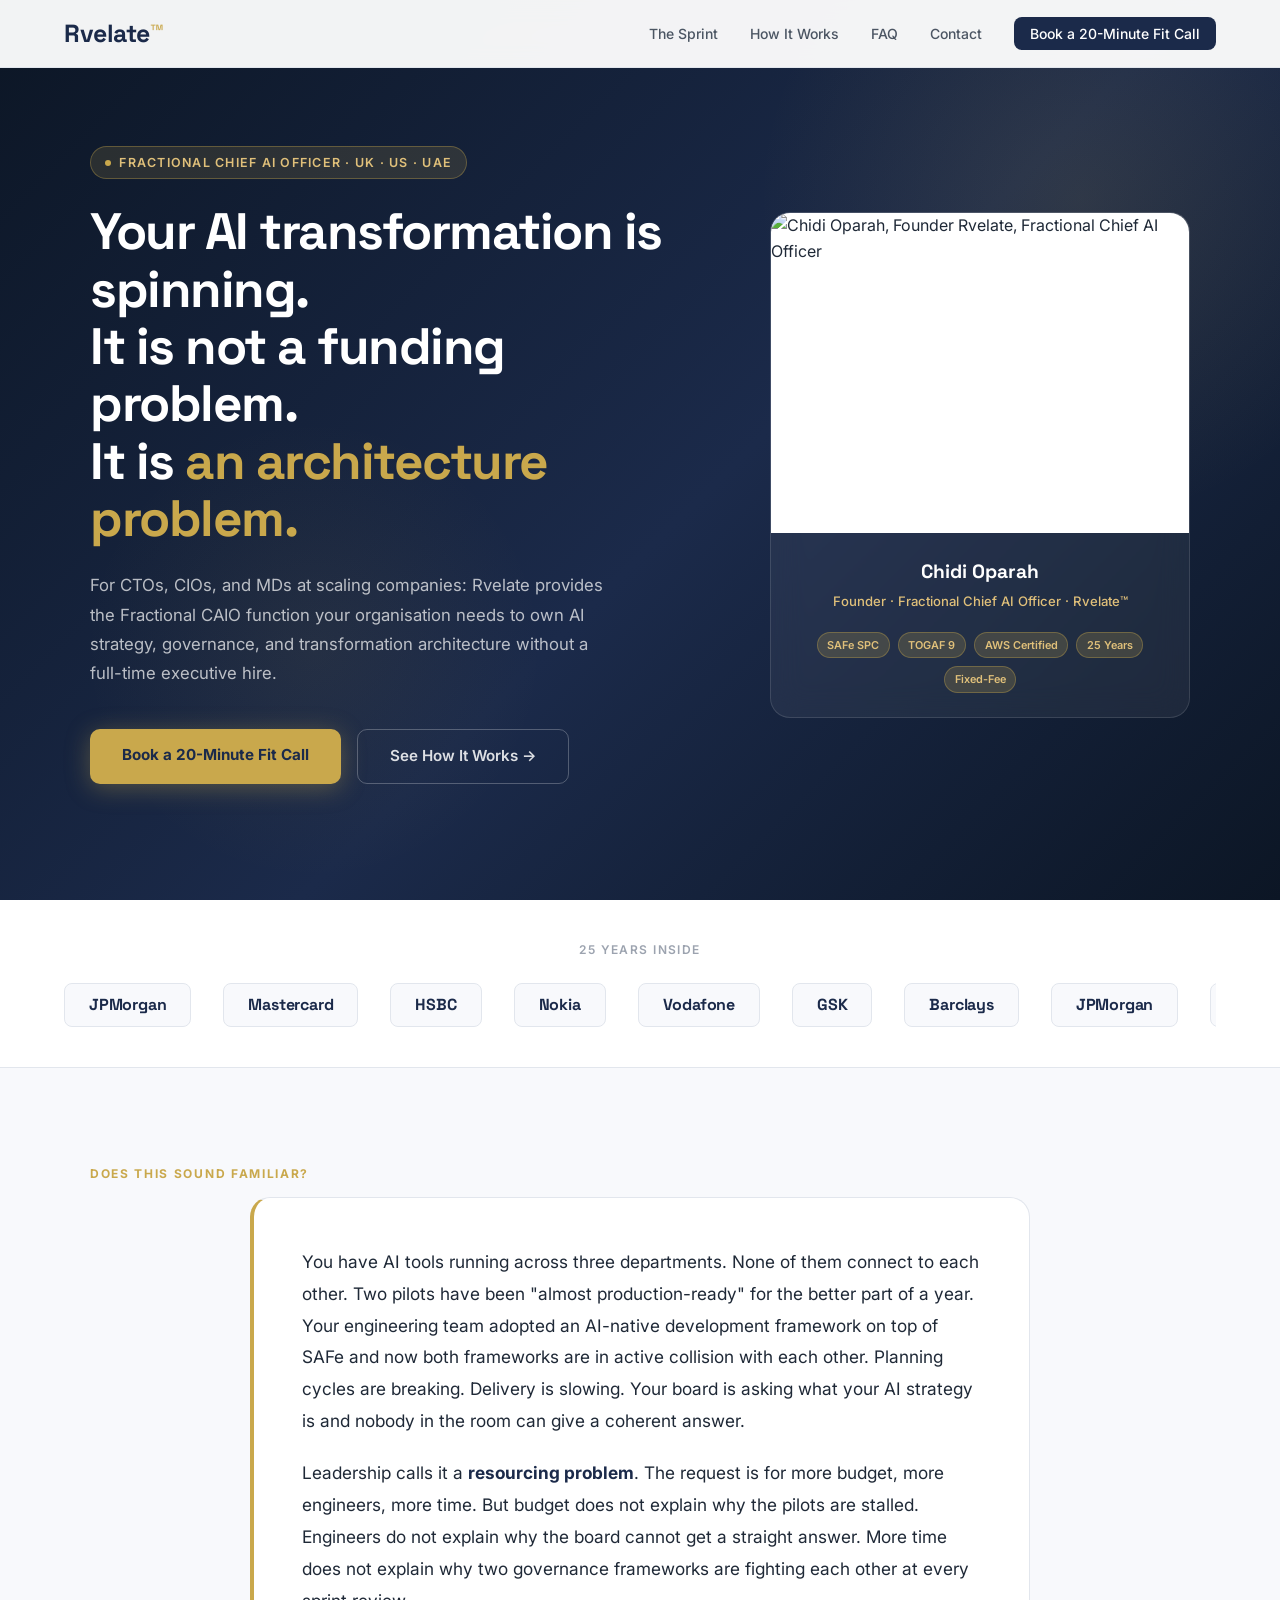
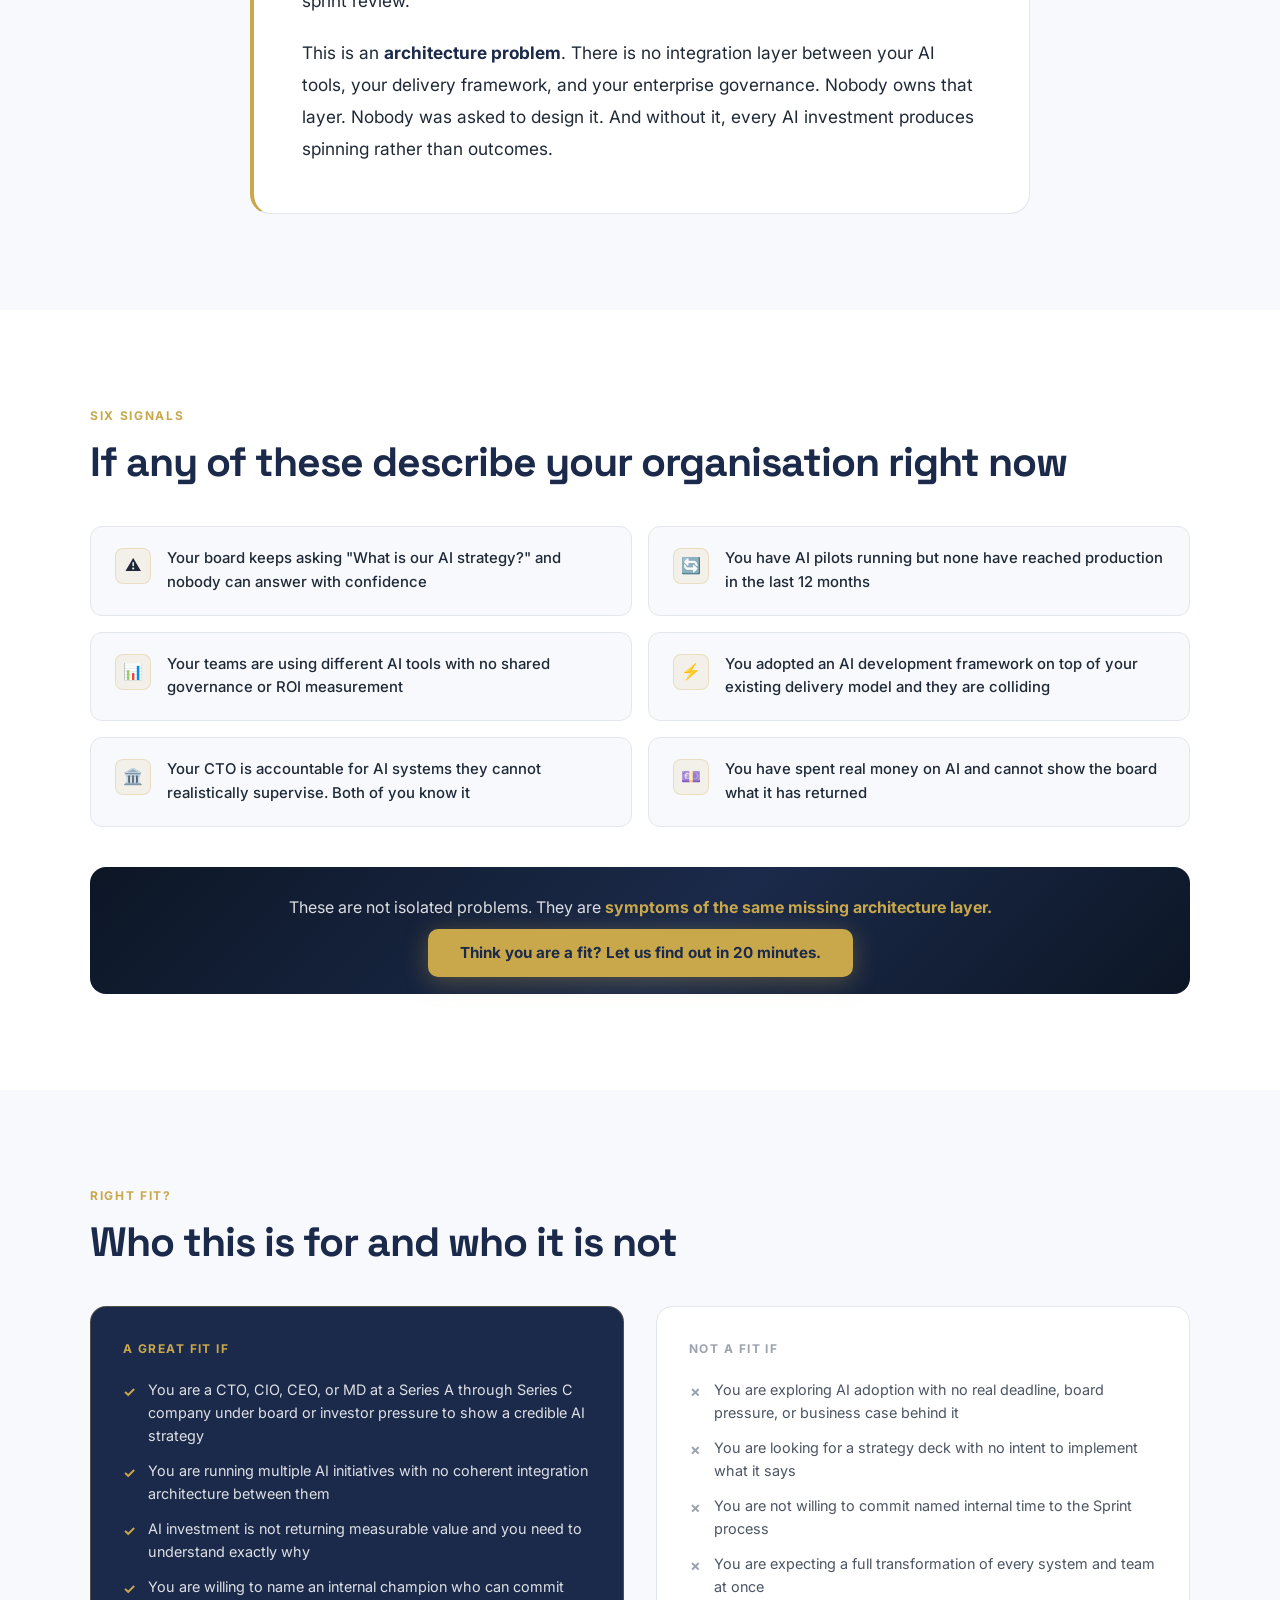
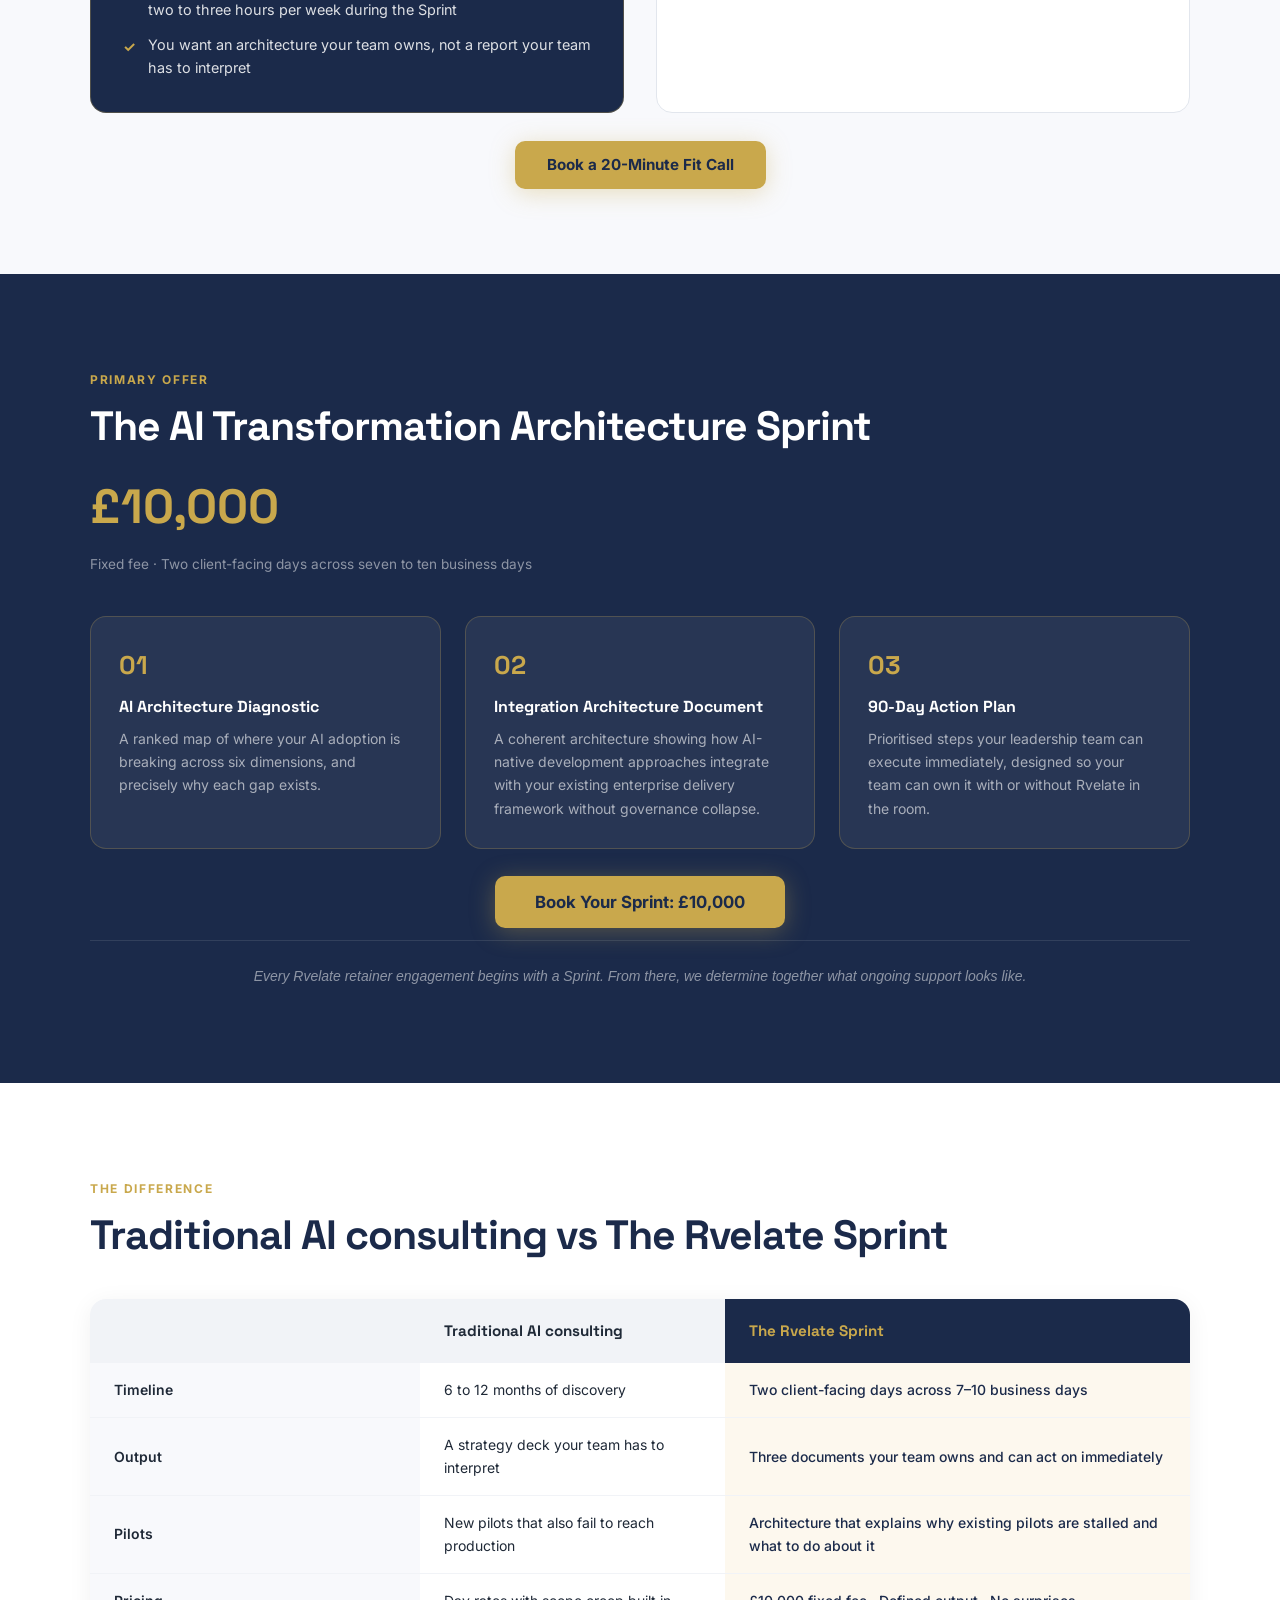
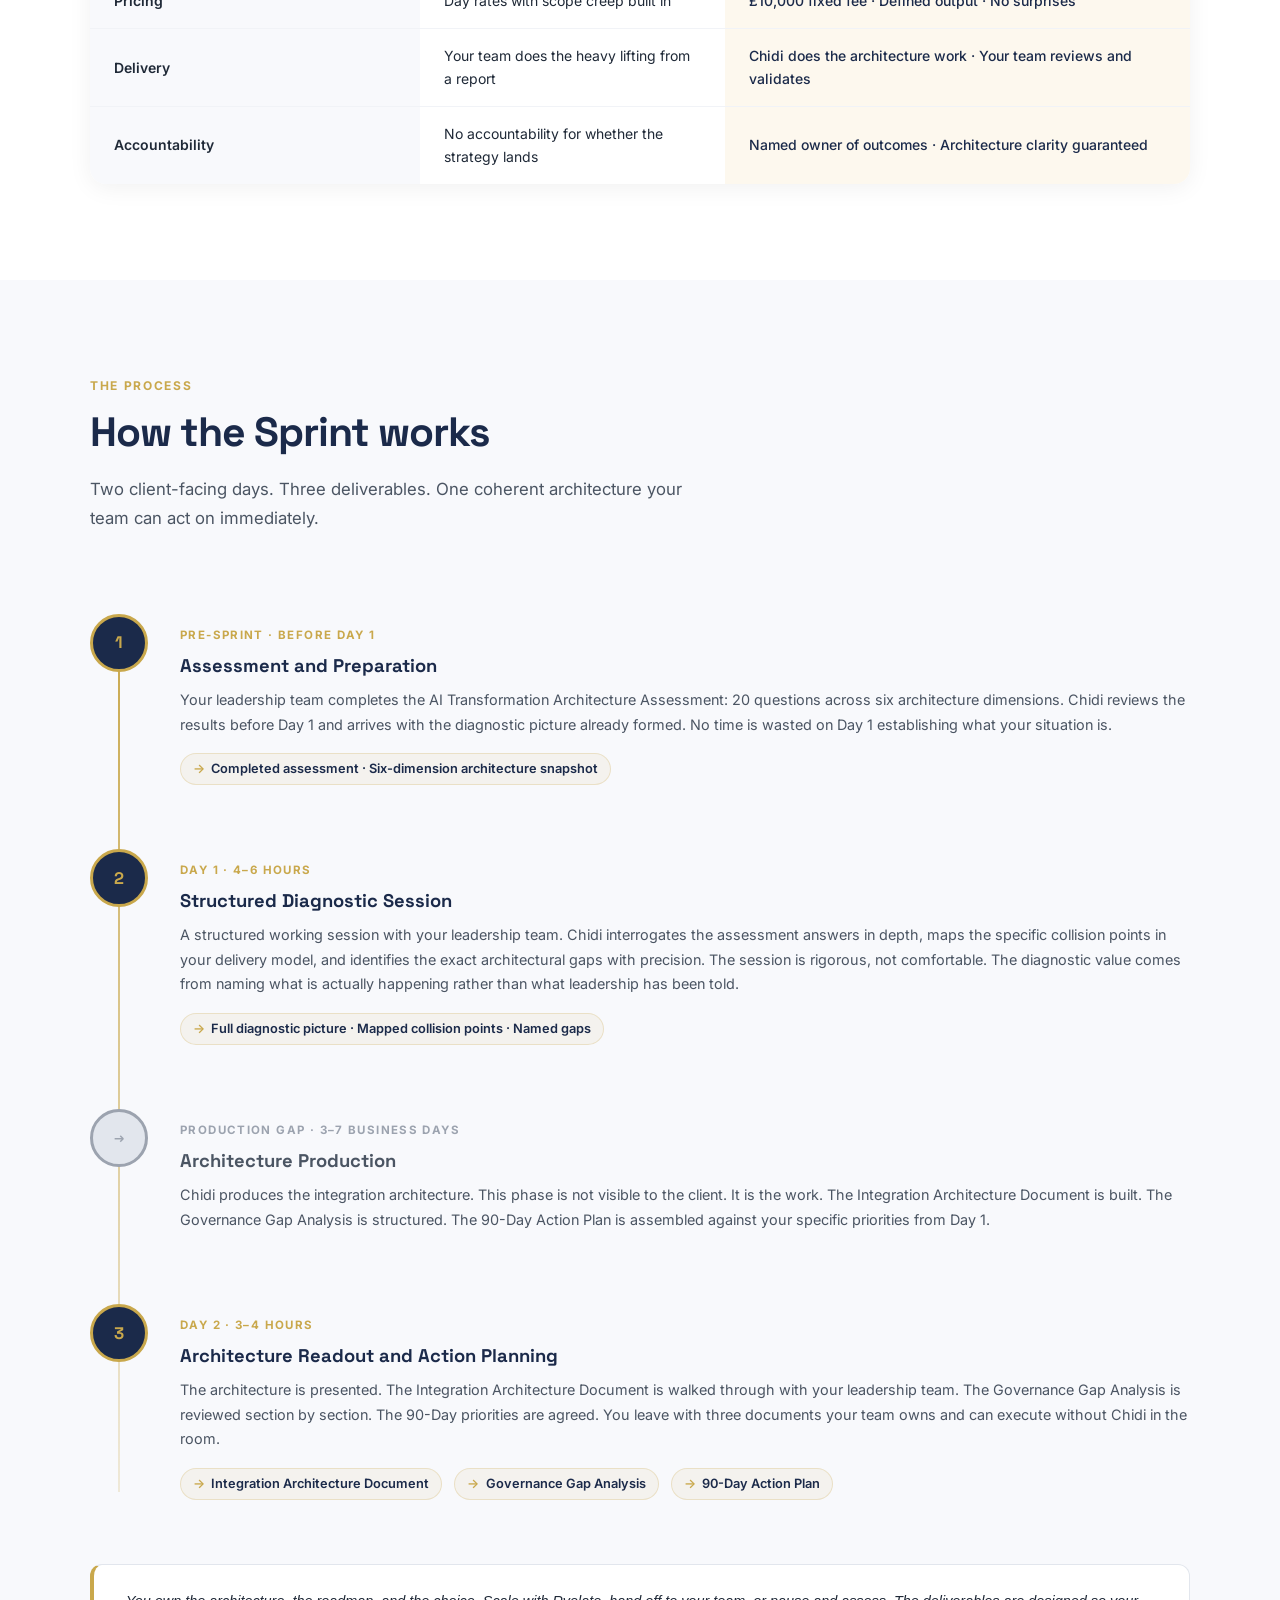
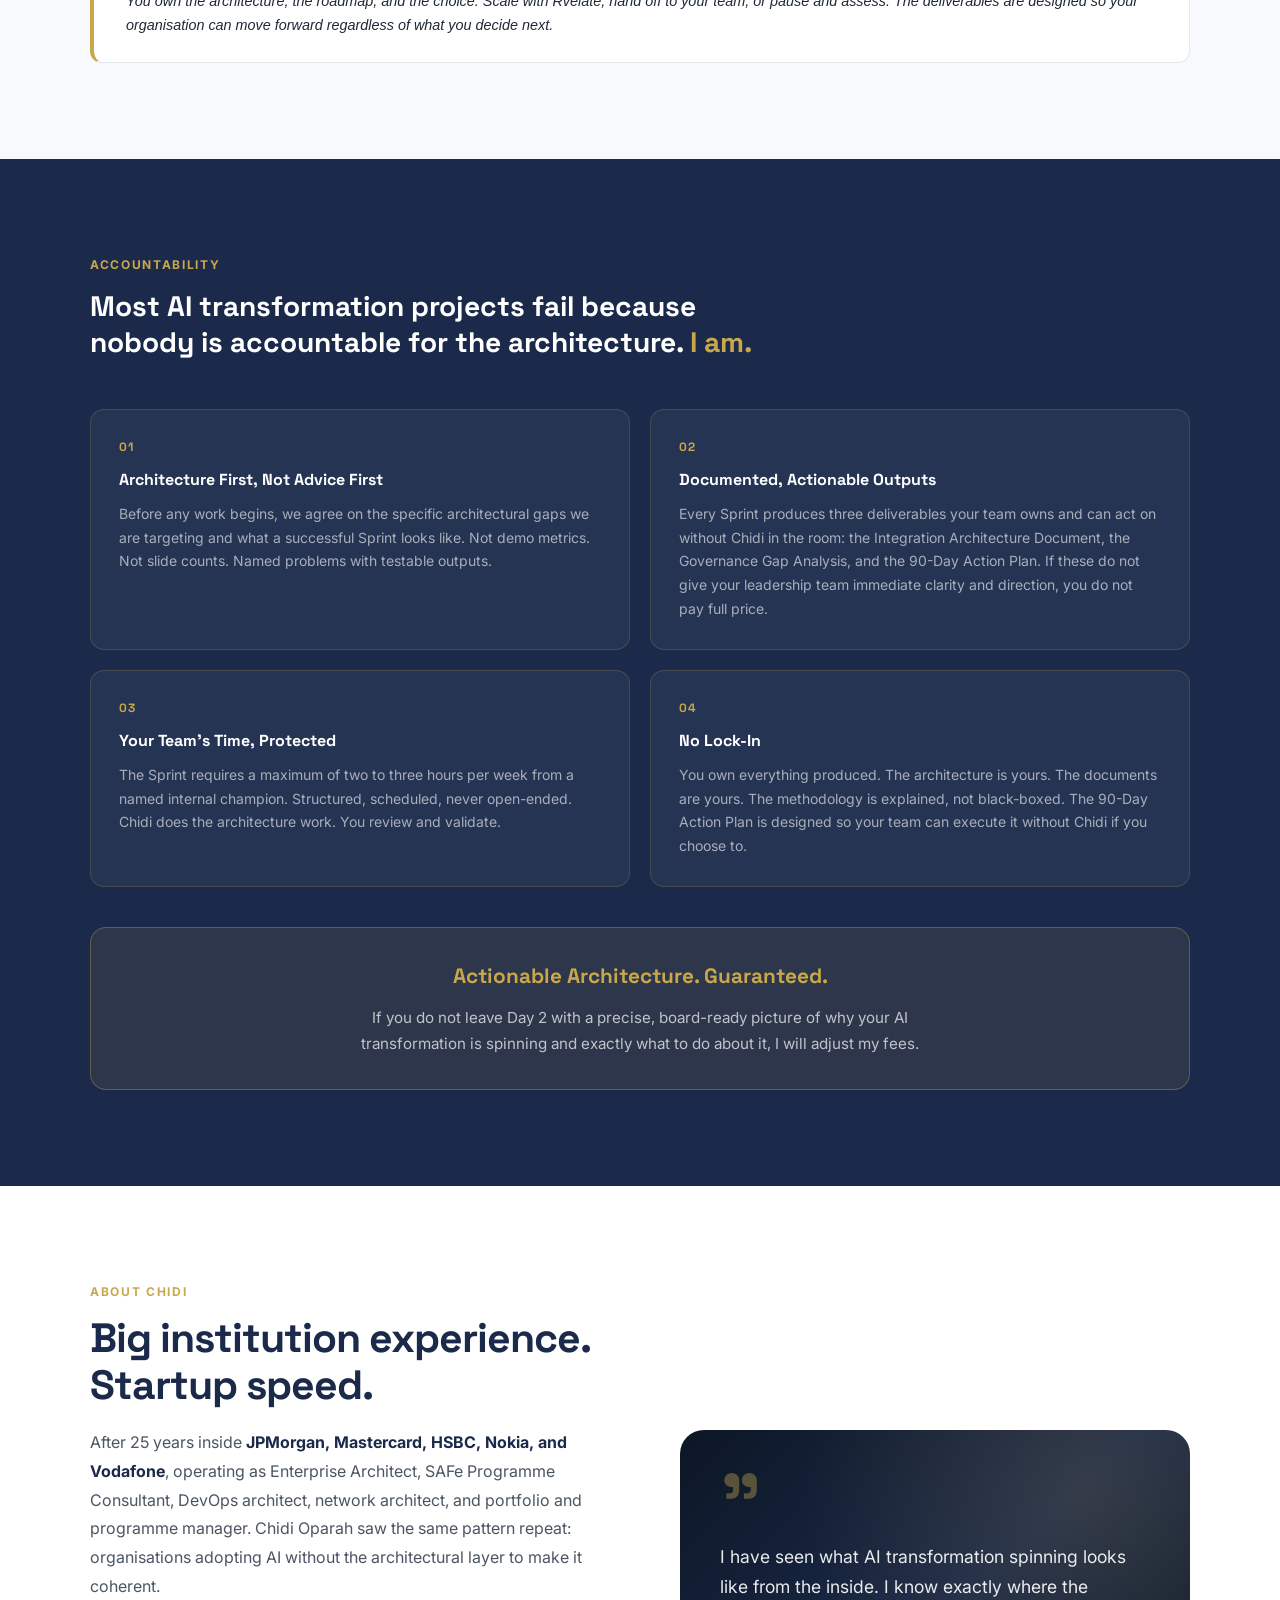
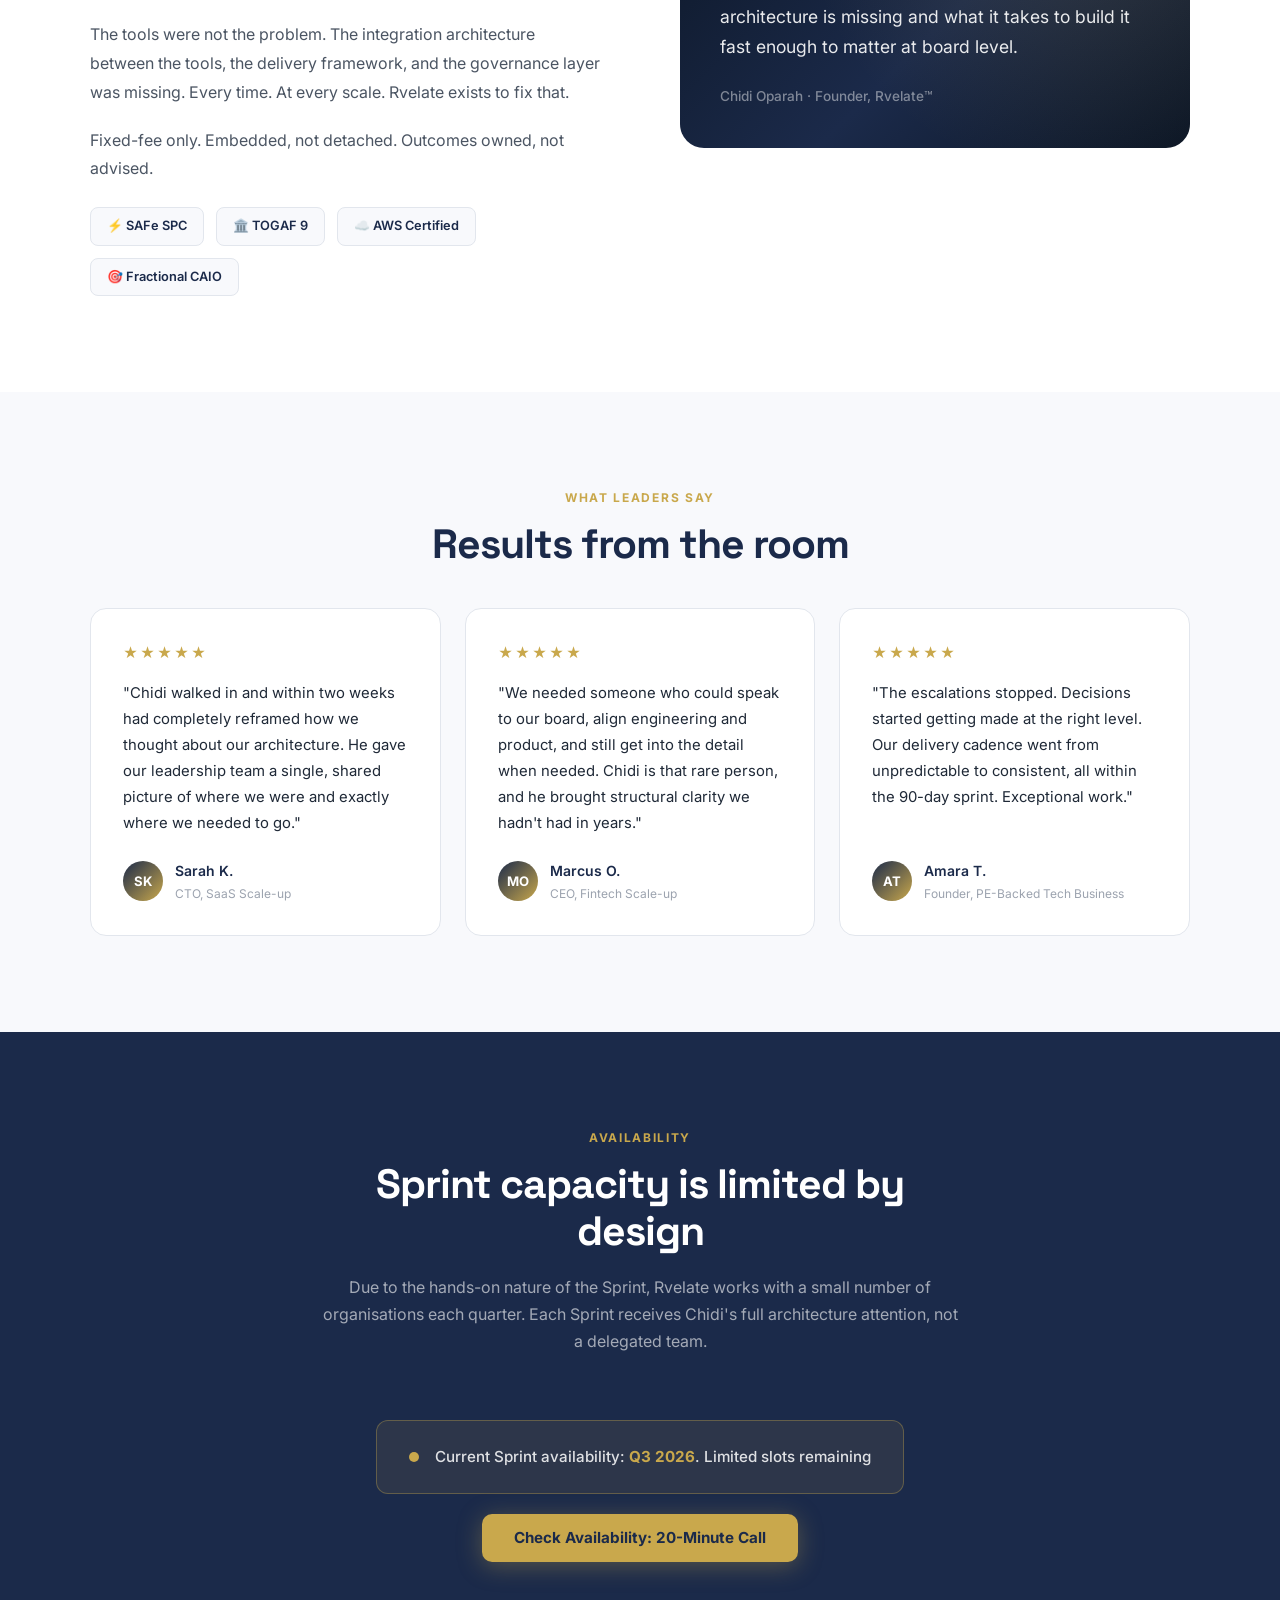
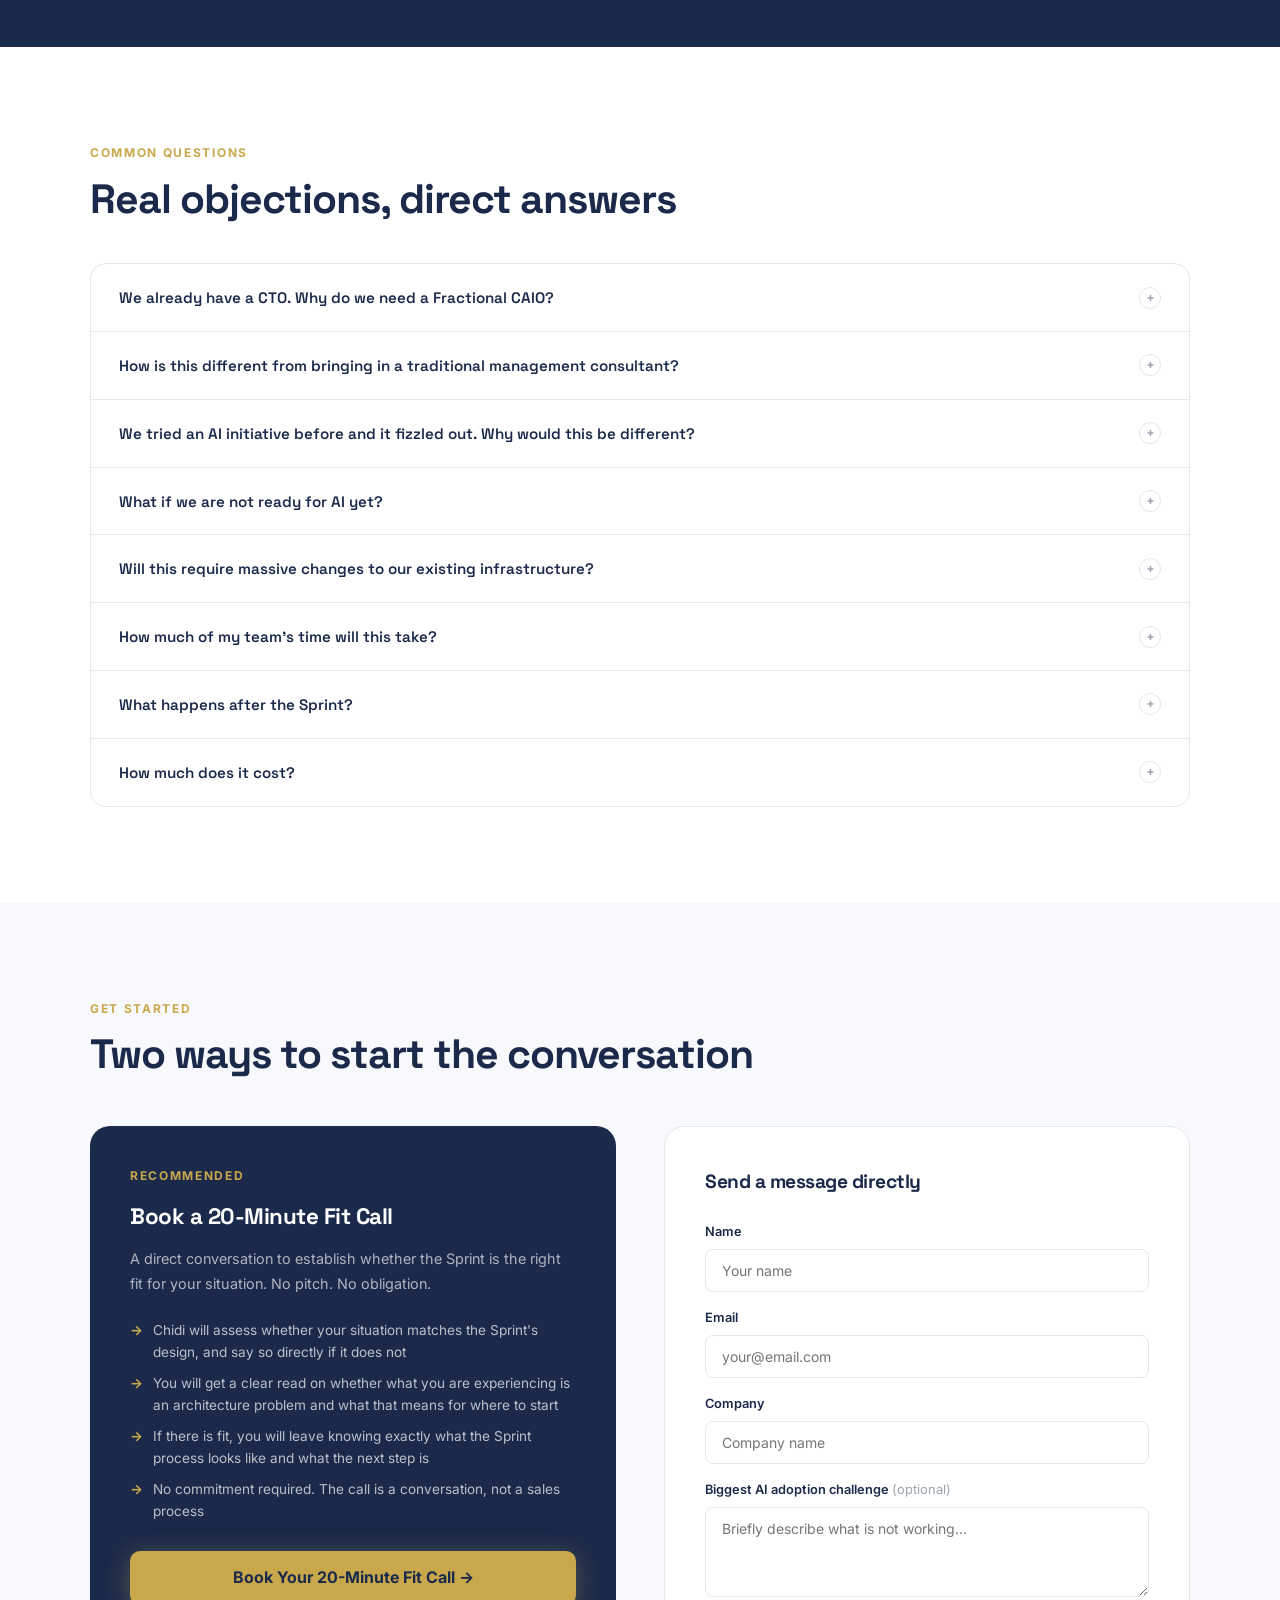
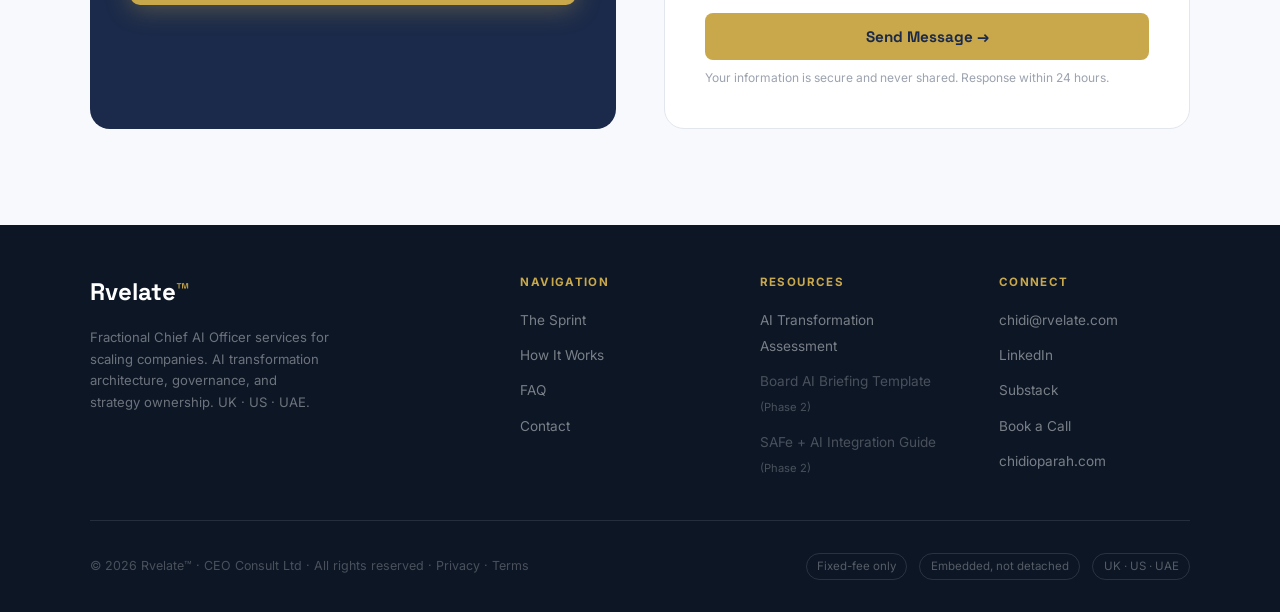
==== commit 1b4c229c: "Remove all em dashes from copy Co-Authored-By: Claude Sonnet 4.6 <noreply@anthropic.com>" ====
--- a/index.html
+++ b/index.html
@@ -61,7 +61,7 @@
 
     <div class="hero-card">
       <div class="hero-portrait">
-        <img src="https://chidioparah.com/chidi-photo.jpg" alt="Chidi Oparah, Founder Rvelate — Fractional Chief AI Officer" />
+        <img src="https://chidioparah.com/chidi-photo.jpg" alt="Chidi Oparah, Founder Rvelate, Fractional Chief AI Officer" />
       </div>
       <div class="hero-card-body">
         <div class="hero-card-name">Chidi Oparah</div>
@@ -144,7 +144,7 @@
       </div>
       <div class="familiar-item">
         <div class="familiar-icon">🏛️</div>
-        <span class="familiar-text">Your CTO is accountable for AI systems they cannot realistically supervise — and both of you know it</span>
+        <span class="familiar-text">Your CTO is accountable for AI systems they cannot realistically supervise. Both of you know it</span>
       </div>
       <div class="familiar-item">
         <div class="familiar-icon">💷</div>
@@ -162,7 +162,7 @@
 <section id="fit">
   <div class="section-inner">
     <div class="section-label">Right fit?</div>
-    <h2 class="section-title">Who this is for — and who it is not</h2>
+    <h2 class="section-title">Who this is for and who it is not</h2>
     <div class="fit-grid">
       <div class="fit-card good">
         <div class="fit-card-label">A great fit if</div>
@@ -201,7 +201,7 @@
       <div class="deliverable-card">
         <div class="deliverable-num">01</div>
         <div class="deliverable-title">AI Architecture Diagnostic</div>
-        <div class="deliverable-desc">A ranked map of where your AI adoption is breaking across six dimensions — and precisely why each gap exists.</div>
+        <div class="deliverable-desc">A ranked map of where your AI adoption is breaking across six dimensions, and precisely why each gap exists.</div>
       </div>
       <div class="deliverable-card">
         <div class="deliverable-num">02</div>
@@ -211,11 +211,11 @@
       <div class="deliverable-card">
         <div class="deliverable-num">03</div>
         <div class="deliverable-title">90-Day Action Plan</div>
-        <div class="deliverable-desc">Prioritised steps your leadership team can execute immediately — designed so your team can own it with or without Rvelate in the room.</div>
+        <div class="deliverable-desc">Prioritised steps your leadership team can execute immediately, designed so your team can own it with or without Rvelate in the room.</div>
       </div>
     </div>
     <div style="text-align:center;">
-      <a href="https://cal.com/rvelate/clarity-call-30" target="_blank" rel="noopener noreferrer" class="btn-primary" style="font-size:1.05rem;padding:1rem 2.5rem;">Book Your Sprint — £10,000</a>
+      <a href="https://cal.com/rvelate/clarity-call-30" target="_blank" rel="noopener noreferrer" class="btn-primary" style="font-size:1.05rem;padding:1rem 2.5rem;">Book Your Sprint: £10,000</a>
     </div>
     <p class="sprint-retainer-note" style="text-align:center;margin-top:1.5rem;">Every Rvelate retainer engagement begins with a Sprint. From there, we determine together what ongoing support looks like.</p>
   </div>
@@ -283,7 +283,7 @@
         <div class="phase-content">
           <div class="phase-label">Pre-Sprint · Before Day 1</div>
           <div class="phase-title">Assessment and Preparation</div>
-          <p class="phase-desc">Your leadership team completes the AI Transformation Architecture Assessment — 20 questions across six architecture dimensions. Chidi reviews the results before Day 1 and arrives with the diagnostic picture already formed. No time is wasted on Day 1 establishing what your situation is.</p>
+          <p class="phase-desc">Your leadership team completes the AI Transformation Architecture Assessment: 20 questions across six architecture dimensions. Chidi reviews the results before Day 1 and arrives with the diagnostic picture already formed. No time is wasted on Day 1 establishing what your situation is.</p>
           <span class="phase-deliverable">Completed assessment · Six-dimension architecture snapshot</span>
         </div>
       </div>
@@ -293,7 +293,7 @@
         <div class="phase-content">
           <div class="phase-label">Day 1 · 4–6 hours</div>
           <div class="phase-title">Structured Diagnostic Session</div>
-          <p class="phase-desc">A structured working session with your leadership team. Chidi interrogates the assessment answers in depth, maps the specific collision points in your delivery model, and identifies the exact architectural gaps with precision. The session is rigorous, not comfortable — the diagnostic value comes from naming what is actually happening rather than what leadership has been told.</p>
+          <p class="phase-desc">A structured working session with your leadership team. Chidi interrogates the assessment answers in depth, maps the specific collision points in your delivery model, and identifies the exact architectural gaps with precision. The session is rigorous, not comfortable. The diagnostic value comes from naming what is actually happening rather than what leadership has been told.</p>
           <span class="phase-deliverable">Full diagnostic picture · Mapped collision points · Named gaps</span>
         </div>
       </div>
@@ -303,7 +303,7 @@
         <div class="phase-content">
           <div class="phase-label gap-label">Production Gap · 3–7 business days</div>
           <div class="phase-title gap-title">Architecture Production</div>
-          <p class="phase-desc">Chidi produces the integration architecture. This phase is not visible to the client — it is the work. The Integration Architecture Document is built. The Governance Gap Analysis is structured. The 90-Day Action Plan is assembled against your specific priorities from Day 1.</p>
+          <p class="phase-desc">Chidi produces the integration architecture. This phase is not visible to the client. It is the work. The Integration Architecture Document is built. The Governance Gap Analysis is structured. The 90-Day Action Plan is assembled against your specific priorities from Day 1.</p>
         </div>
       </div>
 
@@ -359,7 +359,7 @@
 
     <div class="guarantee-callout">
       <div class="guarantee-headline">Actionable Architecture. Guaranteed.</div>
-      <p class="guarantee-subtext">If you do not leave Day 2 with a precise, board-ready picture of why your AI transformation is spinning and exactly what to do about it — I adjust my fees.</p>
+      <p class="guarantee-subtext">If you do not leave Day 2 with a precise, board-ready picture of why your AI transformation is spinning and exactly what to do about it, I will adjust my fees.</p>
     </div>
   </div>
 </section>
@@ -372,7 +372,7 @@
         <div class="section-label">About Chidi</div>
         <h2 class="section-title">Big institution experience. Startup speed.</h2>
         <p>
-          After 25 years inside <strong>JPMorgan, Mastercard, HSBC, Nokia, and Vodafone</strong> — operating as Enterprise Architect, SAFe Programme Consultant, DevOps architect, network architect, and portfolio and programme manager — Chidi Oparah saw the same pattern repeat: organisations adopting AI without the architectural layer to make it coherent.
+          After 25 years inside <strong>JPMorgan, Mastercard, HSBC, Nokia, and Vodafone</strong>, operating as Enterprise Architect, SAFe Programme Consultant, DevOps architect, network architect, and portfolio and programme manager. Chidi Oparah saw the same pattern repeat: organisations adopting AI without the architectural layer to make it coherent.
         </p>
         <p>
           The tools were not the problem. The integration architecture between the tools, the delivery framework, and the governance layer was missing. Every time. At every scale. Rvelate exists to fix that.
@@ -449,15 +449,15 @@
     <div class="availability-inner">
       <div class="section-label">Availability</div>
       <h2 class="section-title" style="color:var(--white);">Sprint capacity is limited by design</h2>
-      <p style="color:rgba(255,255,255,0.6);margin-top:0.75rem;line-height:1.7;">Due to the hands-on nature of the Sprint, Rvelate works with a small number of organisations each quarter. Each Sprint receives Chidi's full architecture attention — not a delegated team.</p>
+      <p style="color:rgba(255,255,255,0.6);margin-top:0.75rem;line-height:1.7;">Due to the hands-on nature of the Sprint, Rvelate works with a small number of organisations each quarter. Each Sprint receives Chidi's full architecture attention, not a delegated team.</p>
       <div style="display:flex;justify-content:center;margin-top:2rem;">
         <div class="avail-signal">
           <div class="avail-dot"></div>
-          <div class="avail-text">Current Sprint availability: <strong>Q3 2026</strong> — limited slots remaining</div>
+          <div class="avail-text">Current Sprint availability: <strong>Q3 2026</strong>. Limited slots remaining</div>
         </div>
       </div>
       <div style="margin-top:2rem;">
-        <a href="https://cal.com/rvelate/clarity-call-30" target="_blank" rel="noopener noreferrer" class="btn-primary">Check Availability — 20-Minute Call</a>
+        <a href="https://cal.com/rvelate/clarity-call-30" target="_blank" rel="noopener noreferrer" class="btn-primary">Check Availability: 20-Minute Call</a>
       </div>
     </div>
   </div>
@@ -496,7 +496,7 @@
           <span class="faq-icon">+</span>
         </button>
         <div class="faq-answer">
-          The AI Transformation Architecture Assessment, completed before Day 1, identifies exactly which of the six architecture dimensions caused your previous initiative to stall. The Sprint does not add another initiative on top of the ones that have already stalled — it diagnoses the architectural reasons why they stalled and produces the integration architecture that was missing when they were launched. Most failed AI initiatives fail for the same three or four architectural reasons. The Sprint names them, maps them, and gives your team a specific plan for addressing them.
+          The AI Transformation Architecture Assessment, completed before Day 1, identifies exactly which of the six architecture dimensions caused your previous initiative to stall. The Sprint does not add another initiative on top of the ones that have already stalled. It diagnoses the architectural reasons why they stalled and produces the integration architecture that was missing when they were launched. Most failed AI initiatives fail for the same three or four architectural reasons. The Sprint names them, maps them, and gives your team a specific plan for addressing them.
         </div>
       </div>
 
@@ -506,7 +506,7 @@
           <span class="faq-icon">+</span>
         </button>
         <div class="faq-answer">
-          If you have any AI tools operating inside your organisation — even at a single team level — you are already in an AI adoption posture. The question is not whether you are ready but whether you have the governance and architecture to make adoption coherent and governable. If you genuinely have no AI adoption and no near-term pressure to address it, the Sprint is probably not the right starting point. The 20-minute fit call will tell you quickly.
+          If you have any AI tools operating inside your organisation, even at a single team level, you are already in an AI adoption posture. The question is not whether you are ready but whether you have the governance and architecture to make adoption coherent and governable. If you genuinely have no AI adoption and no near-term pressure to address it, the Sprint is probably not the right starting point. The 20-minute fit call will tell you quickly.
         </div>
       </div>
 
@@ -516,7 +516,7 @@
           <span class="faq-icon">+</span>
         </button>
         <div class="faq-answer">
-          The Sprint produces an Integration Architecture Document, not a migration plan. The architecture is designed to work with your existing enterprise framework — SAFe, Scrum, LeSS, or a combination — rather than replacing it. The 90-Day Action Plan prioritises the highest-impact changes within your current operating context. Massive infrastructure change is not the output. Architectural clarity about where the gaps are and a prioritised plan for closing them is the output.
+          The Sprint produces an Integration Architecture Document, not a migration plan. The architecture is designed to work with your existing enterprise framework (SAFe, Scrum, LeSS, or a combination) rather than replacing it. The 90-Day Action Plan prioritises the highest-impact changes within your current operating context. Massive infrastructure change is not the output. Architectural clarity about where the gaps are and a prioritised plan for closing them is the output.
         </div>
       </div>
 
@@ -526,7 +526,7 @@
           <span class="faq-icon">+</span>
         </button>
         <div class="faq-answer">
-          A named internal champion — typically the CTO or a senior architect — commits a maximum of two to three hours per week during the Sprint. This includes: completing the Assessment before Day 1, participating in Day 1 (four to six hours), reviewing draft architecture documents during the production gap, and attending Day 2 (three to four hours). The schedule is structured and agreed in advance. The process is designed to protect your team's time, not consume it.
+          A named internal champion, typically the CTO or a senior architect, commits a maximum of two to three hours per week during the Sprint. This includes: completing the Assessment before Day 1, participating in Day 1 (four to six hours), reviewing draft architecture documents during the production gap, and attending Day 2 (three to four hours). The schedule is structured and agreed in advance. The process is designed to protect your team's time, not consume it.
         </div>
       </div>
 
@@ -536,7 +536,7 @@
           <span class="faq-icon">+</span>
         </button>
         <div class="faq-answer">
-          You own the deliverables and the choice of what to do next. Some clients execute the 90-Day Action Plan with their existing team. Others engage Rvelate on a Fractional CAIO retainer for ongoing AI strategy ownership and governance oversight, starting from £25,000 per month. Others take the architecture to an incoming or existing CTO and hand it over. The Sprint is designed so that all three paths are viable — your team is not dependent on Rvelate to use what it produces.
+          You own the deliverables and the choice of what to do next. Some clients execute the 90-Day Action Plan with their existing team. Others engage Rvelate on a Fractional CAIO retainer for ongoing AI strategy ownership and governance oversight, starting from £25,000 per month. Others take the architecture to an incoming or existing CTO and hand it over. The Sprint is designed so that all three paths are viable. Your team is not dependent on Rvelate to use what it produces.
         </div>
       </div>
 
@@ -546,7 +546,7 @@
           <span class="faq-icon">+</span>
         </button>
         <div class="faq-answer">
-          The AI Transformation Architecture Sprint is £10,000. Fixed fee. No day rates, no scope variations, no additional charges. The Fractional CAIO Retainer, for clients who choose to continue after the Sprint, starts from £25,000 per month — pricing by conversation depending on scope and commitment. Both are fixed-fee engagements anchored to outcomes.
+          The AI Transformation Architecture Sprint is £10,000. Fixed fee. No day rates, no scope variations, no additional charges. The Fractional CAIO Retainer, for clients who choose to continue after the Sprint, starts from £25,000 per month, pricing by conversation depending on scope and commitment. Both are fixed-fee engagements anchored to outcomes.
         </div>
       </div>
 
@@ -566,10 +566,10 @@
         <h3>Book a 20-Minute Fit Call</h3>
         <p>A direct conversation to establish whether the Sprint is the right fit for your situation. No pitch. No obligation.</p>
         <ul class="book-what-to-expect">
-          <li>Chidi will assess whether your situation matches the Sprint's design — and say so directly if it does not</li>
+          <li>Chidi will assess whether your situation matches the Sprint's design, and say so directly if it does not</li>
           <li>You will get a clear read on whether what you are experiencing is an architecture problem and what that means for where to start</li>
           <li>If there is fit, you will leave knowing exactly what the Sprint process looks like and what the next step is</li>
-          <li>No commitment required — the call is a conversation, not a sales process</li>
+          <li>No commitment required. The call is a conversation, not a sales process</li>
         </ul>
         <a href="https://cal.com/rvelate/clarity-call-30" target="_blank" rel="noopener noreferrer" class="btn-primary" style="display:block;text-align:center;font-size:1rem;padding:0.9rem 1.5rem;">Book Your 20-Minute Fit Call →</a>
       </div>
@@ -723,7 +723,7 @@
     const email = document.getElementById('email').value;
     const company = document.getElementById('company').value;
     const challenge = document.getElementById('challenge').value;
-    const subject = encodeURIComponent('Rvelate Sprint Enquiry — ' + name);
+    const subject = encodeURIComponent('Rvelate Sprint Enquiry: ' + name);
     const body = encodeURIComponent('Name: ' + name + '\nEmail: ' + email + '\nCompany: ' + company + '\n\nChallenge:\n' + challenge);
     window.location.href = 'mailto:chidi@rvelate.com?subject=' + subject + '&body=' + body;
     return false;
